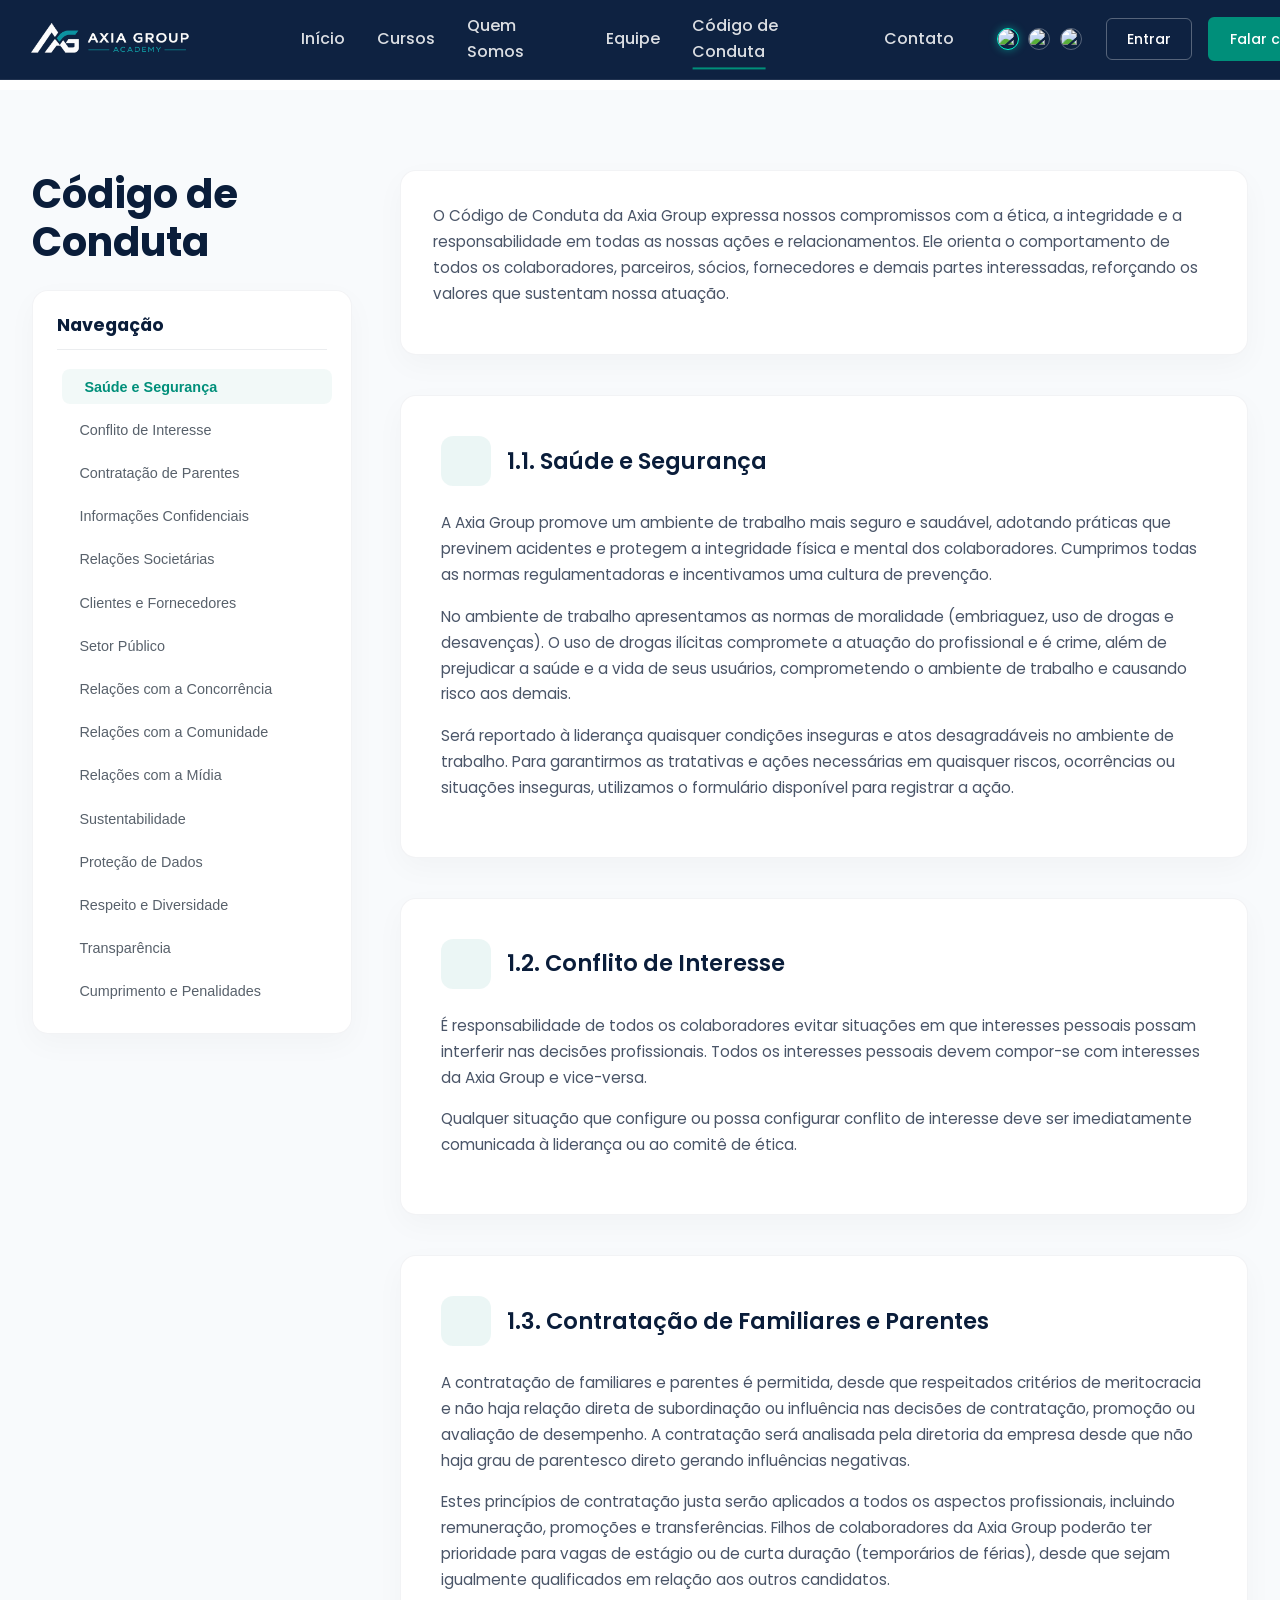
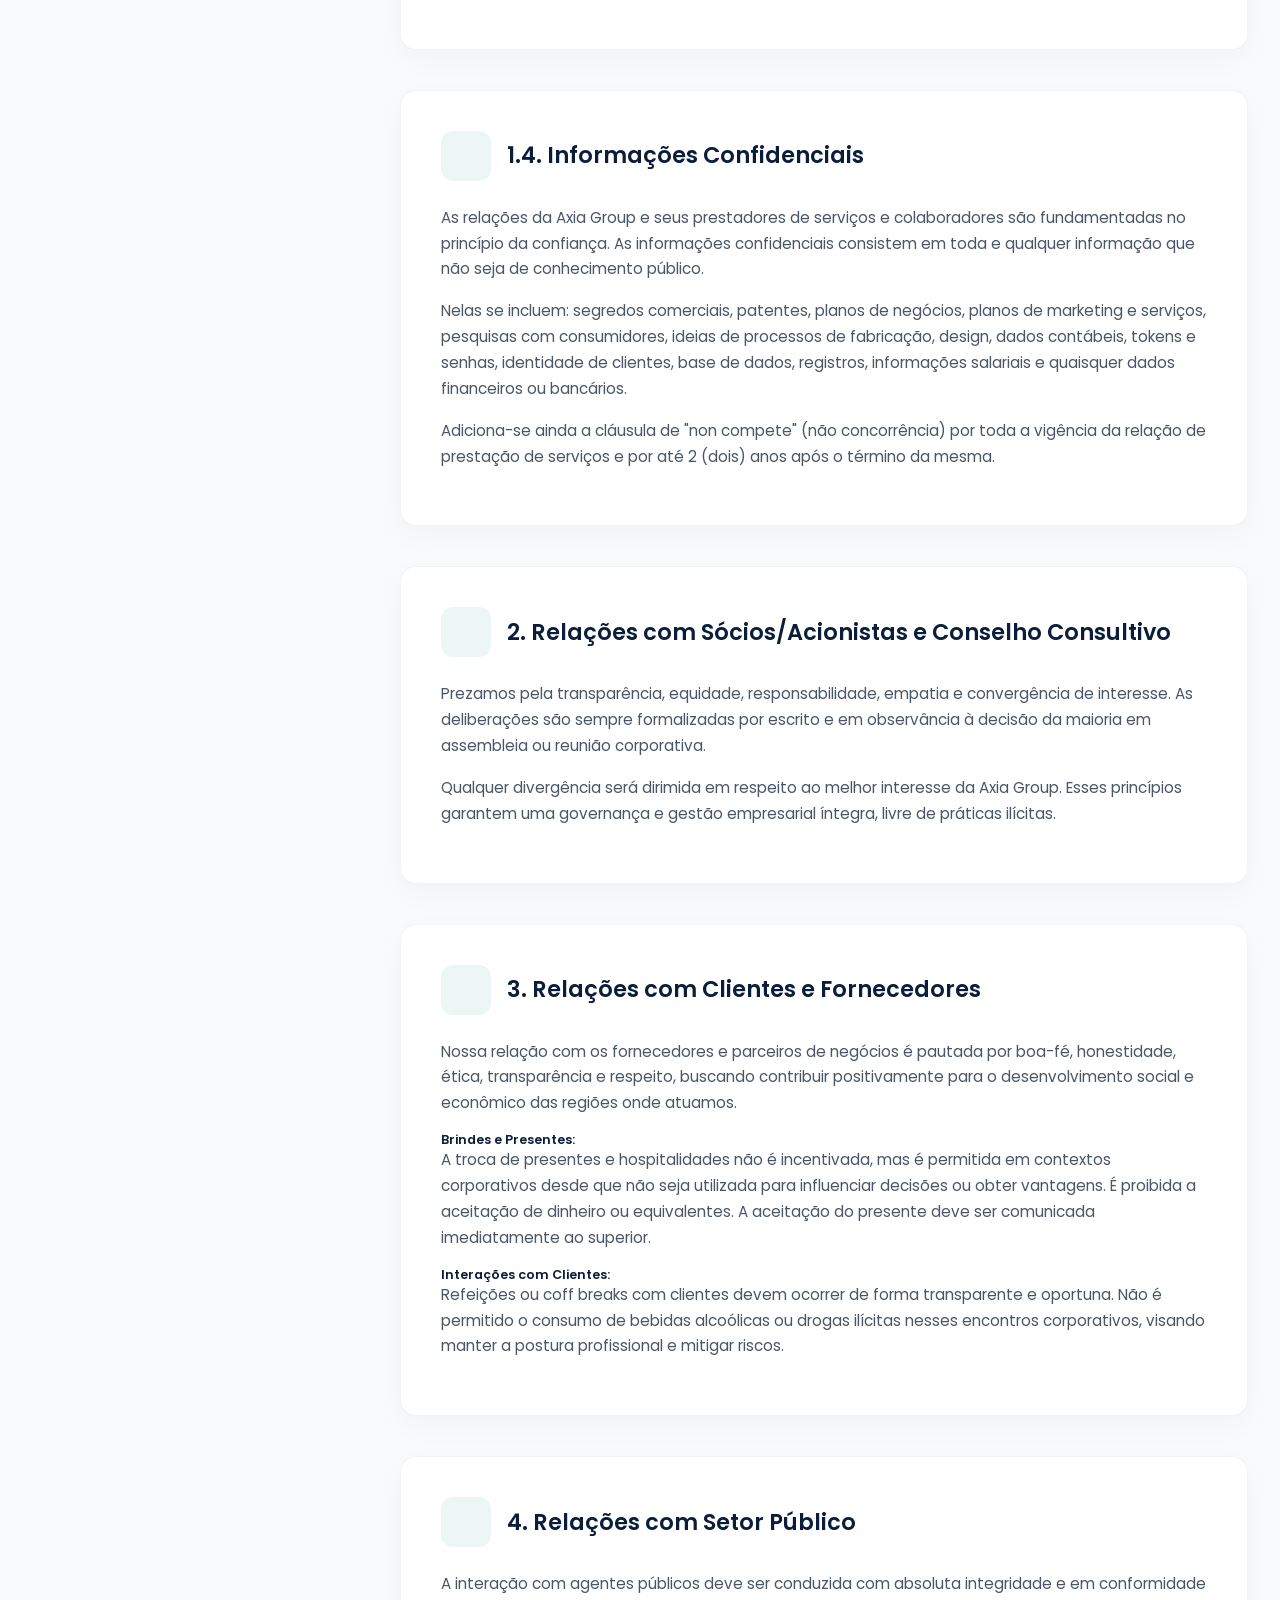
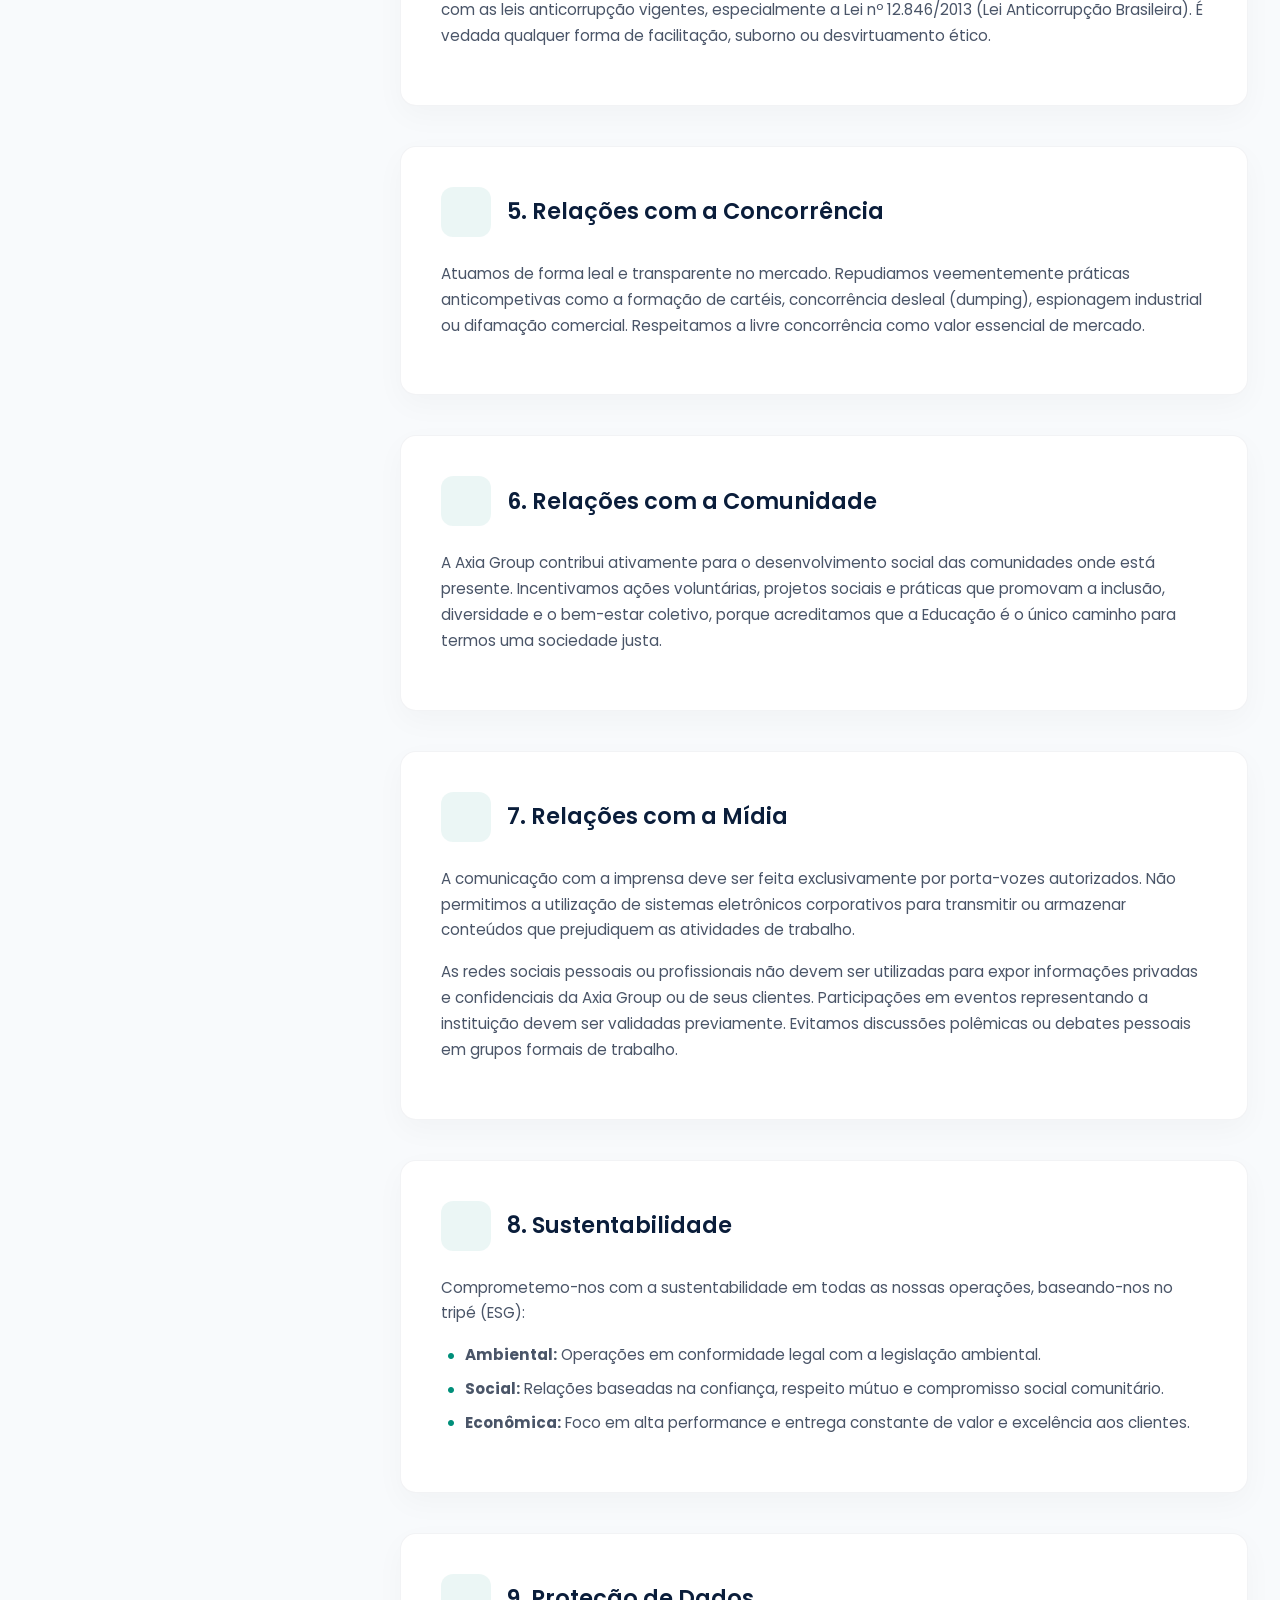
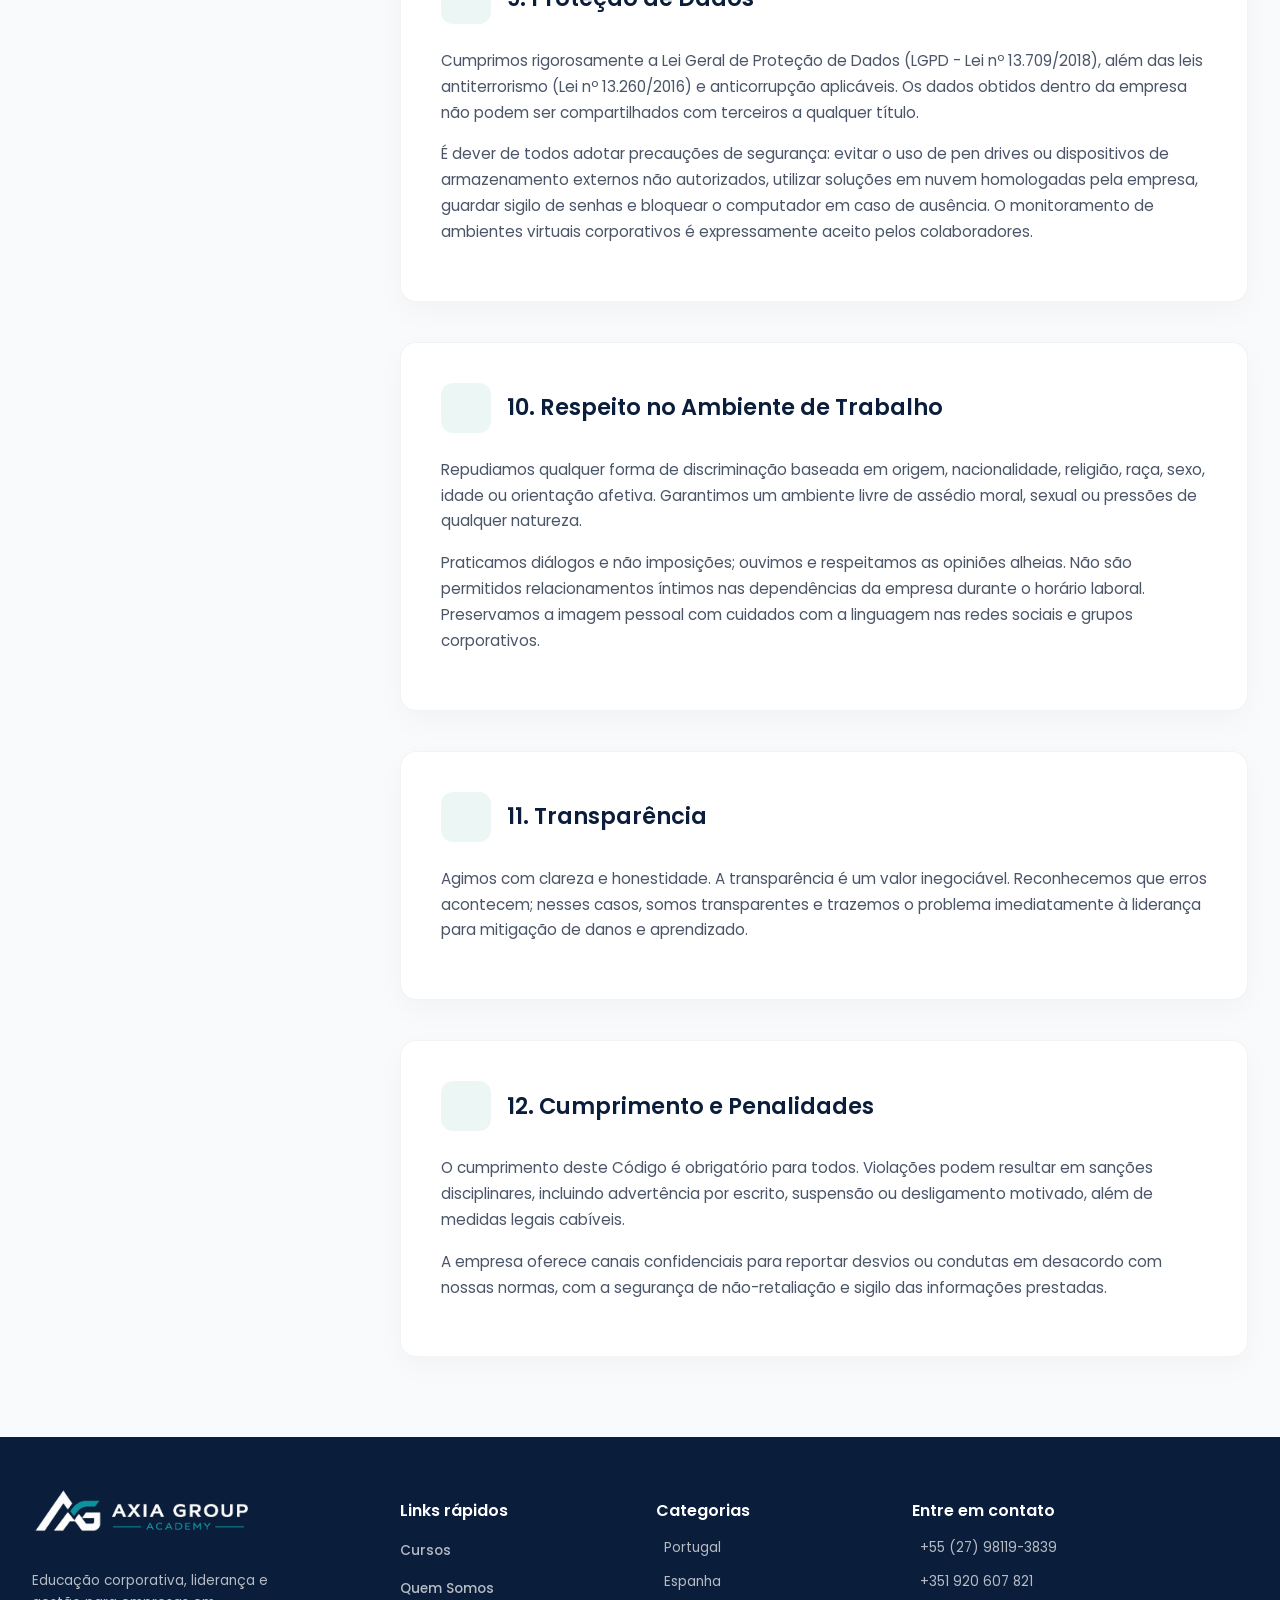
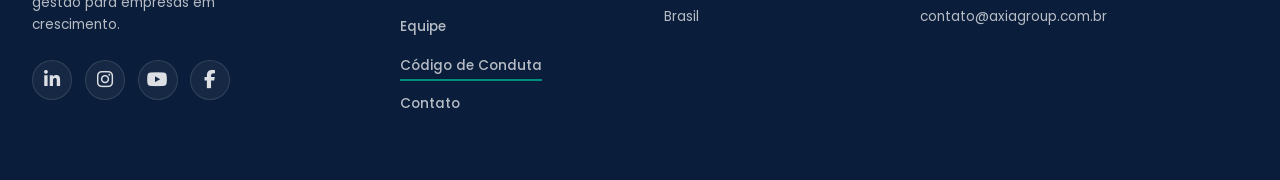
==== pages/codigo-de-condulta.html @ 371bbb48 "Terminei a parte do codigo de condulta" ====
<!doctype html>
<html lang="pt-BR">
  <head>
    <meta charset="UTF-8" />
    <meta name="viewport" content="width=device-width, initial-scale=1.0" />
    <meta
      name="description"
      content="Código de Conduta da AXIA GROUP | ACADEMY. Nossos compromissos com a ética, integridade e responsabilidade."
    />
    <title data-i18n="conduct_page_title">Código de Conduta - AXIA GROUP | ACADEMY</title>

    <!-- Google Fonts -->
    <link rel="preconnect" href="https://fonts.googleapis.com" />
    <link rel="preconnect" href="https://fonts.gstatic.com" crossorigin />
    <link
      href="https://fonts.googleapis.com/css2?family=Poppins:wght@300;400;500;600;700&display=swap"
      rel="stylesheet"
    />

    <!-- Phosphor Icons -->
    <script src="https://unpkg.com/@phosphor-icons/web"></script>

    <!-- Font Awesome -->
    <link rel="stylesheet" href="https://cdnjs.cloudflare.com/ajax/libs/font-awesome/6.5.1/css/all.min.css" />

    <!-- Custom CSS -->
    <link rel="stylesheet" href="../css/styles.css?v=1.33" />
    <link rel="stylesheet" href="../css/conduct.css" />
  </head>
  <body>
    <!-- HEADER -->
    <header class="header" id="header">
      <div class="container header-container">
        <div class="header-logo-container">
          <a href="../index.html">
            <img src="../assets/images/logo/logo.png" alt="Logo AXIA GROUP" />
          </a>
        </div>

        <nav class="nav-menu" id="nav-menu">
          <ul class="nav-list">
            <li><a href="../index.html#inicio" class="nav-link" data-i18n="nav_home">Início</a></li>
            <li><a href="../index.html#cursos" class="nav-link" data-i18n="nav_courses">Cursos</a></li>
            <li><a href="../index.html#sobre" class="nav-link" data-i18n="nav_about">Quem Somos</a></li>
            <li><a href="Equipe.html" class="nav-link" data-i18n="nav_team">Equipe</a></li>
            <li><a href="codigo-de-condulta.html" class="nav-link active" data-i18n="nav_conduct">Código de Conduta</a></li>
            <li><a href="contato.html" class="nav-link" data-i18n="nav_contact">Contato</a></li>
          </ul>
        </nav>

        <div class="header-actions">
          <div class="language-selector">
            <a href="#" class="lang-flag active" title="Português" data-lang="pt">
              <img src="https://flagcdn.com/br.svg" alt="Português" />
            </a>
            <a href="#" class="lang-flag" title="Español" data-lang="es">
              <img src="https://flagcdn.com/es.svg" alt="Español" />
            </a>
            <a href="#" class="lang-flag" title="Inglês" data-lang="en">
              <img src="https://flagcdn.com/gb.svg" alt="Inglês" />
            </a>
          </div>
          <a href="#" class="btn btn-outline-primary" data-i18n="btn_login">Entrar</a>
          <a href="https://wa.me/5527981193839" target="_blank" class="btn btn-primary" data-i18n="btn_speak_team">Falar com a Equipe</a>
          <button
            class="btn-icon mobile-toggle"
            aria-label="Menu"
            id="mobile-toggle"
          >
            <i class="ph ph-list"></i>
          </button>
        </div>
      </div>
    </header>

    <!-- MAIN CONTENT -->
    <main class="conduct-main">
      <div class="container">
        <div class="conduct-layout">
          
          <!-- LEFT COLUMN (STICKY) -->
          <div class="conduct-left-col">
            <h1 data-i18n="conduct_hero_title" style="margin-bottom: 1.5rem; color: #0a1d3a; font-weight: 700; font-size: 2.5rem; line-height: 1.2;">Código de Conduta</h1>
            
            <!-- STICKY SIDEBAR -->
            <aside class="conduct-sidebar">
            <h3 class="conduct-sidebar-title" data-i18n="conduct_sidebar_title">Navegação</h3>
            <nav class="conduct-nav">
              <button onclick="scrollToCard('seguranca', this)" class="conduct-nav-item active">
                <i class="ph ph-shield-checkered"></i> <span data-i18n="conduct_nav_1">Saúde e Segurança</span>
              </button>
              <button onclick="scrollToCard('conflito', this)" class="conduct-nav-item">
                <i class="ph ph-users-three"></i> <span data-i18n="conduct_nav_2">Conflito de Interesse</span>
              </button>
              <button onclick="scrollToCard('parentes', this)" class="conduct-nav-item">
                <i class="ph ph-briefcase"></i> <span data-i18n="conduct_nav_3">Contratação de Parentes</span>
              </button>
              <button onclick="scrollToCard('confidencial', this)" class="conduct-nav-item">
                <i class="ph ph-lock"></i> <span data-i18n="conduct_nav_4">Informações Confidenciais</span>
              </button>
              <button onclick="scrollToCard('socios', this)" class="conduct-nav-item">
                <i class="ph ph-scales"></i> <span data-i18n="conduct_nav_5">Relações Societárias</span>
              </button>
              <button onclick="scrollToCard('clientes', this)" class="conduct-nav-item">
                <i class="ph ph-handshake"></i> <span data-i18n="conduct_nav_6">Clientes e Fornecedores</span>
              </button>
              <button onclick="scrollToCard('publico', this)" class="conduct-nav-item">
                <i class="ph ph-buildings"></i> <span data-i18n="conduct_nav_7">Setor Público</span>
              </button>
              <button onclick="scrollToCard('concorrencia', this)" class="conduct-nav-item">
                <i class="ph ph-trend-up"></i> <span data-i18n="conduct_nav_8">Relações com a Concorrência</span>
              </button>
              <button onclick="scrollToCard('comunidade', this)" class="conduct-nav-item">
                <i class="ph ph-globe"></i> <span data-i18n="conduct_nav_9">Relações com a Comunidade</span>
              </button>
              <button onclick="scrollToCard('midia', this)" class="conduct-nav-item">
                <i class="ph ph-megaphone"></i> <span data-i18n="conduct_nav_10">Relações com a Mídia</span>
              </button>
              <button onclick="scrollToCard('sustentabilidade', this)" class="conduct-nav-item">
                <i class="ph ph-leaf"></i> <span data-i18n="conduct_nav_11">Sustentabilidade</span>
              </button>
              <button onclick="scrollToCard('dados', this)" class="conduct-nav-item">
                <i class="ph ph-database"></i> <span data-i18n="conduct_nav_12">Proteção de Dados</span>
              </button>
              <button onclick="scrollToCard('respeito', this)" class="conduct-nav-item">
                <i class="ph ph-heart"></i> <span data-i18n="conduct_nav_13">Respeito e Diversidade</span>
              </button>
              <button onclick="scrollToCard('transparencia', this)" class="conduct-nav-item">
                <i class="ph ph-eye"></i> <span data-i18n="conduct_nav_14">Transparência</span>
              </button>
              <button onclick="scrollToCard('penalidades', this)" class="conduct-nav-item">
                <i class="ph ph-warning-octagon"></i> <span data-i18n="conduct_nav_15">Cumprimento e Penalidades</span>
              </button>
            </nav>
          </aside>
          </div>

          <!-- CONTENT CARDS -->
          <div class="conduct-content">
            



            <!-- Intro text -->
            <div class="conduct-card" style="padding: 2rem;">
              <div class="conduct-card-body">
                <p data-i18n="conduct_intro_p">
                  O Código de Conduta da Axia Group expressa nossos compromissos com a ética, a integridade e a responsabilidade em todas as nossas ações e relacionamentos. Ele orienta o comportamento de todos os colaboradores, parceiros, sócios, fornecedores e demais partes interessadas, reforçando os valores que sustentam nossa atuação.
                </p>
              </div>
            </div>

            <!-- Card 1: Saúde e Segurança -->
            <div class="conduct-card" id="seguranca">
              <div class="conduct-card-header">
                <div class="conduct-card-icon"><i class="ph ph-shield-checkered"></i></div>
                <h4 class="conduct-card-title" data-i18n="conduct_title_1">1.1. Saúde e Segurança</h4>
              </div>
              <div class="conduct-card-body">
                <p data-i18n="conduct_text_1_p1">
                  A Axia Group promove um ambiente de trabalho mais seguro e saudável, adotando práticas que previnem acidentes e protegem a integridade física e mental dos colaboradores. Cumprimos todas as normas regulamentadoras e incentivamos uma cultura de prevenção.
                </p>
                <p data-i18n="conduct_text_1_p2">
                  No ambiente de trabalho apresentamos as normas de moralidade (embriaguez, uso de drogas e desavenças). O uso de drogas ilícitas compromete a atuação do profissional e é crime, além de prejudicar a saúde e a vida de seus usuários, comprometendo o ambiente de trabalho e causando risco aos demais.
                </p>
                <p data-i18n="conduct_text_1_p3">
                  Será reportado à liderança quaisquer condições inseguras e atos desagradáveis no ambiente de trabalho. Para garantirmos as tratativas e ações necessárias em quaisquer riscos, ocorrências ou situações inseguras, utilizamos o formulário disponível para registrar a ação.
                </p>
              </div>
            </div>

            <!-- Card 2: Conflito de Interesse -->
            <div class="conduct-card" id="conflito">
              <div class="conduct-card-header">
                <div class="conduct-card-icon"><i class="ph ph-users-three"></i></div>
                <h4 class="conduct-card-title" data-i18n="conduct_title_2">1.2. Conflito de Interesse</h4>
              </div>
              <div class="conduct-card-body">
                <p data-i18n="conduct_text_2_p1">
                  É responsabilidade de todos os colaboradores evitar situações em que interesses pessoais possam interferir nas decisões profissionais. Todos os interesses pessoais devem compor-se com interesses da Axia Group e vice-versa.
                </p>
                <p data-i18n="conduct_text_2_p2">
                  Qualquer situação que configure ou possa configurar conflito de interesse deve ser imediatamente comunicada à liderança ou ao comitê de ética.
                </p>
              </div>
            </div>

            <!-- Card 3: Contratação de Familiares -->
            <div class="conduct-card" id="parentes">
              <div class="conduct-card-header">
                <div class="conduct-card-icon"><i class="ph ph-briefcase"></i></div>
                <h4 class="conduct-card-title" data-i18n="conduct_title_3">1.3. Contratação de Familiares e Parentes</h4>
              </div>
              <div class="conduct-card-body">
                <p data-i18n="conduct_text_3_p1">
                  A contratação de familiares e parentes é permitida, desde que respeitados critérios de meritocracia e não haja relação direta de subordinação ou influência nas decisões de contratação, promoção ou avaliação de desempenho. A contratação será analisada pela diretoria da empresa desde que não haja grau de parentesco direto gerando influências negativas.
                </p>
                <p data-i18n="conduct_text_3_p2">
                  Estes princípios de contratação justa serão aplicados a todos os aspectos profissionais, incluindo remuneração, promoções e transferências. Filhos de colaboradores da Axia Group poderão ter prioridade para vagas de estágio ou de curta duração (temporários de férias), desde que sejam igualmente qualificados em relação aos outros candidatos.
                </p>
              </div>
            </div>

            <!-- Card 4: Informações Confidenciais -->
            <div class="conduct-card" id="confidencial">
              <div class="conduct-card-header">
                <div class="conduct-card-icon"><i class="ph ph-lock"></i></div>
                <h4 class="conduct-card-title" data-i18n="conduct_title_4">1.4. Informações Confidenciais</h4>
              </div>
              <div class="conduct-card-body">
                <p data-i18n="conduct_text_4_p1">
                  As relações da Axia Group e seus prestadores de serviços e colaboradores são fundamentadas no princípio da confiança. As informações confidenciais consistem em toda e qualquer informação que não seja de conhecimento público.
                </p>
                <p data-i18n="conduct_text_4_p2">
                  Nelas se incluem: segredos comerciais, patentes, planos de negócios, planos de marketing e serviços, pesquisas com consumidores, ideias de processos de fabricação, design, dados contábeis, tokens e senhas, identidade de clientes, base de dados, registros, informações salariais e quaisquer dados financeiros ou bancários.
                </p>
                <p data-i18n="conduct_text_4_p3">
                  Adiciona-se ainda a cláusula de "non compete" (não concorrência) por toda a vigência da relação de prestação de serviços e por até 2 (dois) anos após o término da mesma.
                </p>
              </div>
            </div>

            <!-- Card 5: Relações Societárias -->
            <div class="conduct-card" id="socios">
              <div class="conduct-card-header">
                <div class="conduct-card-icon"><i class="ph ph-scales"></i></div>
                <h4 class="conduct-card-title" data-i18n="conduct_title_5">2. Relações com Sócios/Acionistas e Conselho Consultivo</h4>
              </div>
              <div class="conduct-card-body">
                <p data-i18n="conduct_text_5_p1">
                  Prezamos pela transparência, equidade, responsabilidade, empatia e convergência de interesse. As deliberações são sempre formalizadas por escrito e em observância à decisão da maioria em assembleia ou reunião corporativa.
                </p>
                <p data-i18n="conduct_text_5_p2">
                  Qualquer divergência será dirimida em respeito ao melhor interesse da Axia Group. Esses princípios garantem uma governança e gestão empresarial íntegra, livre de práticas ilícitas.
                </p>
              </div>
            </div>

            <!-- Card 6: Clientes e Fornecedores -->
            <div class="conduct-card" id="clientes">
              <div class="conduct-card-header">
                <div class="conduct-card-icon"><i class="ph ph-handshake"></i></div>
                <h4 class="conduct-card-title" data-i18n="conduct_title_6">3. Relações com Clientes e Fornecedores</h4>
              </div>
              <div class="conduct-card-body">
                <p data-i18n="conduct_text_6_p1">
                  Nossa relação com os fornecedores e parceiros de negócios é pautada por boa-fé, honestidade, ética, transparência e respeito, buscando contribuir positivamente para o desenvolvimento social e econômico das regiões onde atuamos.
                </p>
                <h5 style="margin-top: 1rem; color: #0a1d3a; font-weight: 600;" data-i18n="conduct_title_6_1">Brindes e Presentes:</h5>
                <p data-i18n="conduct_text_6_p2">
                  A troca de presentes e hospitalidades não é incentivada, mas é permitida em contextos corporativos desde que não seja utilizada para influenciar decisões ou obter vantagens. É proibida a aceitação de dinheiro ou equivalentes. A aceitação do presente deve ser comunicada imediatamente ao superior.
                </p>
                <h5 style="margin-top: 1rem; color: #0a1d3a; font-weight: 600;" data-i18n="conduct_title_6_2">Interações com Clientes:</h5>
                <p data-i18n="conduct_text_6_p3">
                  Refeições ou coff breaks com clientes devem ocorrer de forma transparente e oportuna. Não é permitido o consumo de bebidas alcoólicas ou drogas ilícitas nesses encontros corporativos, visando manter a postura profissional e mitigar riscos.
                </p>
              </div>
            </div>

            <!-- Card 7: Setor Público -->
            <div class="conduct-card" id="publico">
              <div class="conduct-card-header">
                <div class="conduct-card-icon"><i class="ph ph-buildings"></i></div>
                <h4 class="conduct-card-title" data-i18n="conduct_title_7">4. Relações com Setor Público</h4>
              </div>
              <div class="conduct-card-body">
                <p data-i18n="conduct_text_7">
                  A interação com agentes públicos deve ser conduzida com absoluta integridade e em conformidade com as leis anticorrupção vigentes, especialmente a Lei nº 12.846/2013 (Lei Anticorrupção Brasileira). É vedada qualquer forma de facilitação, suborno ou desvirtuamento ético.
                </p>
              </div>
            </div>

            <!-- Card 8: Relações com a Concorrência -->
            <div class="conduct-card" id="concorrencia">
              <div class="conduct-card-header">
                <div class="conduct-card-icon"><i class="ph ph-trend-up"></i></div>
                <h4 class="conduct-card-title" data-i18n="conduct_title_8">5. Relações com a Concorrência</h4>
              </div>
              <div class="conduct-card-body">
                <p data-i18n="conduct_text_8">
                  Atuamos de forma leal e transparente no mercado. Repudiamos veementemente práticas anticompetivas como a formação de cartéis, concorrência desleal (dumping), espionagem industrial ou difamação comercial. Respeitamos a livre concorrência como valor essencial de mercado.
                </p>
              </div>
            </div>

            <!-- Card 9: Relações com a Comunidade -->
            <div class="conduct-card" id="comunidade">
              <div class="conduct-card-header">
                <div class="conduct-card-icon"><i class="ph ph-globe"></i></div>
                <h4 class="conduct-card-title" data-i18n="conduct_title_9">6. Relações com a Comunidade</h4>
              </div>
              <div class="conduct-card-body">
                <p data-i18n="conduct_text_9">
                  A Axia Group contribui ativamente para o desenvolvimento social das comunidades onde está presente. Incentivamos ações voluntárias, projetos sociais e práticas que promovam a inclusão, diversidade e o bem-estar coletivo, porque acreditamos que a Educação é o único caminho para termos uma sociedade justa.
                </p>
              </div>
            </div>

            <!-- Card 10: Relações com a Mídia -->
            <div class="conduct-card" id="midia">
              <div class="conduct-card-header">
                <div class="conduct-card-icon"><i class="ph ph-megaphone"></i></div>
                <h4 class="conduct-card-title" data-i18n="conduct_title_10">7. Relações com a Mídia</h4>
              </div>
              <div class="conduct-card-body">
                <p data-i18n="conduct_text_10_p1">
                  A comunicação com a imprensa deve ser feita exclusivamente por porta-vozes autorizados. Não permitimos a utilização de sistemas eletrônicos corporativos para transmitir ou armazenar conteúdos que prejudiquem as atividades de trabalho.
                </p>
                <p data-i18n="conduct_text_10_p2">
                  As redes sociais pessoais ou profissionais não devem ser utilizadas para expor informações privadas e confidenciais da Axia Group ou de seus clientes. Participações em eventos representando a instituição devem ser validadas previamente. Evitamos discussões polêmicas ou debates pessoais em grupos formais de trabalho.
                </p>
              </div>
            </div>

            <!-- Card 11: Sustentabilidade -->
            <div class="conduct-card" id="sustentabilidade">
              <div class="conduct-card-header">
                <div class="conduct-card-icon"><i class="ph ph-leaf"></i></div>
                <h4 class="conduct-card-title" data-i18n="conduct_title_11">8. Sustentabilidade</h4>
              </div>
              <div class="conduct-card-body">
                <p data-i18n="conduct_text_11_p1">
                  Comprometemo-nos com a sustentabilidade em todas as nossas operações, baseando-nos no tripé (ESG):
                </p>
                <ul>
                  <li data-i18n="conduct_text_11_li1"><strong>Ambiental:</strong> Operações em conformidade legal com a legislação ambiental.</li>
                  <li data-i18n="conduct_text_11_li2"><strong>Social:</strong> Relações baseadas na confiança, respeito mútuo e compromisso social comunitário.</li>
                  <li data-i18n="conduct_text_11_li3"><strong>Econômica:</strong> Foco em alta performance e entrega constante de valor e excelência aos clientes.</li>
                </ul>
              </div>
            </div>

            <!-- Card 12: Proteção de Dados -->
            <div class="conduct-card" id="dados">
              <div class="conduct-card-header">
                <div class="conduct-card-icon"><i class="ph ph-database"></i></div>
                <h4 class="conduct-card-title" data-i18n="conduct_title_12">9. Proteção de Dados</h4>
              </div>
              <div class="conduct-card-body">
                <p data-i18n="conduct_text_12_p1">
                  Cumprimos rigorosamente a Lei Geral de Proteção de Dados (LGPD - Lei nº 13.709/2018), além das leis antiterrorismo (Lei nº 13.260/2016) e anticorrupção aplicáveis. Os dados obtidos dentro da empresa não podem ser compartilhados com terceiros a qualquer título.
                </p>
                <p data-i18n="conduct_text_12_p2">
                  É dever de todos adotar precauções de segurança: evitar o uso de pen drives ou dispositivos de armazenamento externos não autorizados, utilizar soluções em nuvem homologadas pela empresa, guardar sigilo de senhas e bloquear o computador em caso de ausência. O monitoramento de ambientes virtuais corporativos é expressamente aceito pelos colaboradores.
                </p>
              </div>
            </div>

            <!-- Card 13: Respeito no Ambiente de Trabalho -->
            <div class="conduct-card" id="respeito">
              <div class="conduct-card-header">
                <div class="conduct-card-icon"><i class="ph ph-heart"></i></div>
                <h4 class="conduct-card-title" data-i18n="conduct_title_13">10. Respeito no Ambiente de Trabalho</h4>
              </div>
              <div class="conduct-card-body">
                <p data-i18n="conduct_text_13_p1">
                  Repudiamos qualquer forma de discriminação baseada em origem, nacionalidade, religião, raça, sexo, idade ou orientação afetiva. Garantimos um ambiente livre de assédio moral, sexual ou pressões de qualquer natureza.
                </p>
                <p data-i18n="conduct_text_13_p2">
                  Praticamos diálogos e não imposições; ouvimos e respeitamos as opiniões alheias. Não são permitidos relacionamentos íntimos nas dependências da empresa durante o horário laboral. Preservamos a imagem pessoal com cuidados com a linguagem nas redes sociais e grupos corporativos.
                </p>
              </div>
            </div>

            <!-- Card 14: Transparência -->
            <div class="conduct-card" id="transparencia">
              <div class="conduct-card-header">
                <div class="conduct-card-icon"><i class="ph ph-eye"></i></div>
                <h4 class="conduct-card-title" data-i18n="conduct_title_14">11. Transparência</h4>
              </div>
              <div class="conduct-card-body">
                <p data-i18n="conduct_text_14">
                  Agimos com clareza e honestidade. A transparência é um valor inegociável. Reconhecemos que erros acontecem; nesses casos, somos transparentes e trazemos o problema imediatamente à liderança para mitigação de danos e aprendizado.
                </p>
              </div>
            </div>

            <!-- Card 15: Cumprimento e Penalidades -->
            <div class="conduct-card" id="penalidades">
              <div class="conduct-card-header">
                <div class="conduct-card-icon"><i class="ph ph-warning-octagon"></i></div>
                <h4 class="conduct-card-title" data-i18n="conduct_title_15">12. Cumprimento e Penalidades</h4>
              </div>
              <div class="conduct-card-body">
                <p data-i18n="conduct_text_15_p1">
                  O cumprimento deste Código é obrigatório para todos. Violações podem resultar em sanções disciplinares, incluindo advertência por escrito, suspensão ou desligamento motivado, além de medidas legais cabíveis.
                </p>
                <p data-i18n="conduct_text_15_p2">
                  A empresa oferece canais confidenciais para reportar desvios ou condutas em desacordo com nossas normas, com a segurança de não-retaliação e sigilo das informações prestadas.
                </p>
              </div>
            </div>


          </div>

        </div>
      </div>
    </main>

    <!-- FOOTER -->
    <footer class="footer" id="contato">
      <div class="container footer-container">
        <div class="footer-col brand-col">
          <div class="footer-logo-container">
            <img src="../assets/images/logo/logo.png" alt="Logo AXIA GROUP" />
          </div>
          <p class="footer-desc" data-i18n="footer_desc">
            Educação corporativa, liderança e gestão para empresas em
            crescimento.
          </p>
          <div class="social-links footer-socials">
            <a href="#" aria-label="LinkedIn"><i class="fa-brands fa-linkedin-in"></i></a>
            <a href="#" aria-label="Instagram"><i class="fa-brands fa-instagram"></i></a>
            <a href="#" aria-label="YouTube"><i class="fa-brands fa-youtube"></i></a>
            <a href="#" aria-label="Facebook"><i class="fa-brands fa-facebook-f"></i></a>
          </div>
        </div>

        <div class="footer-col links-col">
          <h4 data-i18n="footer_links_title">Links rápidos</h4>
          <ul class="footer-links">
            <li><a href="../index.html#cursos" class="nav-link" data-i18n="nav_courses">Cursos</a></li>
            <li><a href="../index.html#sobre" class="nav-link" data-i18n="nav_about">Quem Somos</a></li>
            <li><a href="Equipe.html" class="nav-link" data-i18n="nav_team">Equipe</a></li>
            <li><a href="codigo-de-condulta.html" class="nav-link active" data-i18n="nav_conduct">Código de Conduta</a></li>
            <li><a href="contato.html" class="nav-link" data-i18n="nav_contact">Contato</a></li>
          </ul>
        </div>

        <div class="footer-col">
          <h4 data-i18n="footer_categories_title">Categorias</h4>
          <ul class="footer-links location-links">
            <li><i class="ph ph-map-pin"></i> Portugal</li>
            <li><i class="ph ph-map-pin"></i> Espanha</li>
            <li><i class="ph ph-map-pin"></i> Brasil</li>
          </ul>
        </div>

        <div class="footer-col">
          <h4 data-i18n="footer_contact_title">Entre em contato</h4>
          <ul class="footer-links contact-links">
            <li><i class="ph ph-phone"></i> +55 (27) 98119-3839</li>
            <li><i class="ph ph-phone"></i> +351 920 607 821</li>
            <li>
              <i class="ph ph-envelope-simple"></i> contato@axiagroup.com.br
            </li>
          </ul>
        </div>
      </div>
    </footer>

    <!-- Scripts -->
    <script src="../js/language.js"></script>
    <script src="../js/scripts.js"></script>
    <script>
      // Scroll to specific conduct card function
      function scrollToCard(id, element) {
        const card = document.getElementById(id);
        if (card) {
          card.scrollIntoView({ behavior: 'smooth' });
          
          // Update active sidebar nav item
          document.querySelectorAll('.conduct-nav-item').forEach(btn => {
            btn.classList.remove('active');
          });
          if (element) {
            element.classList.add('active');
          }
        }
      }
    </script>
  </body>
</html>
---- css/styles.css ----
/* ==========================================================================
   RESET
   ========================================================================== */

* {
  margin: 0;
  padding: 0;
  box-sizing: border-box;
}

html {
  scroll-behavior: smooth;
  font-size: 16px;
}

body {
  font-family: "Poppins", sans-serif;
  color: #58616b;
  background-color: #ffffff;
  line-height: 1.6;
  overflow-x: hidden;
}

a {
  text-decoration: none;
  color: inherit;
  transition: 0.3s cubic-bezier(0.4, 0, 0.2, 1);
}

ul {
  list-style: none;
}

img {
  max-width: 100%;
  height: auto;
  display: block;
}

/* ==========================================================================
   TYPOGRAPHY
   ========================================================================== */
h1,
h2,
h3,
h4,
h5,
h6 {
  color: #0a1d3a;
  font-weight: 600;
  line-height: 1.2;
}

.text-accent {
  color: #008f7a;
}

/* ==========================================================================
   UTILITIES & COMPONENTS
   ========================================================================== */
.container {
  width: 100%;
  max-width: 1300px;
  margin: 0 auto;
  padding: 0 2rem;
}

.section-title {
  font-size: 2rem;
  color: #0a1d3a;
}

/* Buttons */
.btn {
  display: inline-flex;
  align-items: center;
  justify-content: center;
  gap: 0.5rem;
  padding: 0.75rem 1.5rem;
  border-radius: 8px;
  font-weight: 500;
  font-size: 0.95rem;
  cursor: pointer;
  transition: 0.2s ease;
  border: 1px solid transparent;
}

.btn-sm {
  padding: 0.5rem 1rem;
  font-size: 0.85rem;
}

.btn-lg {
  padding: 1rem 1.5rem;
  font-size: 1rem;
}

.btn-primary {
  background-color: #008f7a;
  color: #ffffff;
}

.btn-primary:hover {
  background-color: #007a68;
}

.btn-outline-primary {
  background-color: transparent;
  color: #0a1d3a;
  border-color: #0a1d3a;
}

.btn-outline-primary:hover {
  background-color: #0a1d3a;
  color: #ffffff;
}

.btn-outline-secondary {
  background-color: transparent;
  color: #008f7a;
  border-color: #008f7a;
}

.btn-outline-secondary:hover {
  background-color: #008f7a;
  color: #ffffff;
}

.btn-icon {
  background: transparent;
  border: none;
  color: #0a1d3a;
  font-size: 1.5rem;
  cursor: pointer;
  display: flex;
  align-items: center;
  justify-content: center;
  transition: 0.2s ease;
}

.link-accent {
  color: #008f7a;
  font-weight: 500;
  display: inline-flex;
  align-items: center;
  gap: 0.5rem;
  font-size: 0.95rem;
}

.link-accent:hover {
  color: #007a68;
  gap: 0.8rem;
}

/* ==========================================================================
   HEADER
   ========================================================================== */
.header {
  position: fixed;
  top: 0;
  left: 0;
  width: 100%;
  height: 80px;
  background-color: #0e2241;
  z-index: 1000;
  transition: all 0.3s cubic-bezier(0.4, 0, 0.2, 1);
  border-bottom: 1px solid rgba(255, 255, 255, 0.08);
  display: flex;
  align-items: center;
}

.header.scrolled {
  height: 70px;
  box-shadow: 0 4px 20px rgba(0, 0, 0, 0.2);
  background-color: rgba(14, 34, 65, 0.95);
  backdrop-filter: blur(10px);
  border-bottom: 1px solid rgba(255, 255, 255, 0.05);
}

.header-container {
  position: relative;
  height: 100%;
  width: 100%;
  max-width: 1400px !important;
  margin: 0 auto;
  padding: 0 2rem;
  transform: translateY(-20px);
}

.header-logo-container {
  position: absolute;
  left: 1rem;
  top: 83%;
  transform: translateY(-50%);
  height: 100%;
  width: 220px;
  margin-left: -100px;
  display: flex;
  align-items: center;
  transition: all 0.3s cubic-bezier(0.4, 0, 0.2, 1);
}

.header-logo-container a {
  height: 100%;
  display: flex;
  align-items: center;
}

.header-logo-container img {
  margin-left: 90px;
  height: 150px;
  width: auto;
  object-fit: contain;
  display: block;
  transition: height 0.3s cubic-bezier(0.4, 0, 0.2, 1);
}

.header.scrolled .header-logo-container img {
  height: 140px;
}

.nav-menu {
  position: absolute;
  left: 49%;
  top: 75%;
  transform: translate(-50%, -50%);
}

.nav-list {
  display: flex;
  align-items: center;
  margin-left: 0;
  gap: 2rem;
}

.nav-link {
  color: rgba(255, 255, 255, 0.85);
  font-size: 1rem;
  font-weight: 500;
  position: relative;
  padding-bottom: 6px;
}

.nav-link:hover {
  color: #ffffff;
}

.nav-link::after {
  content: "";
  position: absolute;
  bottom: 0;
  left: 0;
  width: 0;
  height: 2px;
  background-color: #008f7a;
  transition: 0.3s cubic-bezier(0.4, 0, 0.2, 1);
}

.nav-link.active::after,
.nav-link:hover::after {
  width: 100%;
}

.header-actions {
  position: absolute;
  right: -7rem;
  top: 75%;
  transform: translateY(-50%);
  display: flex;
  align-items: center;
  gap: 1rem;
}

/* Language Selector Styles */
.language-selector {
  display: flex;
  align-items: center;
  gap: 0.6rem;
  margin-right: 0.5rem;
}

.lang-flag {
  display: flex;
  align-items: center;
  justify-content: center;
  width: 22px;
  height: 22px;
  border-radius: 50%;
  overflow: hidden;
  border: 1.5px solid rgba(255, 255, 255, 0.3);
  transition: all 0.2s cubic-bezier(0.4, 0, 0.2, 1);
  cursor: pointer;
  background-color: transparent;
}

.lang-flag img {
  width: 100%;
  height: 100%;
  object-fit: cover;
  display: block;
}

.lang-flag:hover {
  transform: scale(1.15);
  border-color: #00ffd1;
}

.lang-flag.active {
  border-color: #00ffd1;
  box-shadow: 0 0 8px rgba(0, 255, 209, 0.4);
}

.header-actions .btn {
  padding: 0.55rem 1.25rem;
  font-size: 0.875rem;
  font-weight: 500;
}

.header .btn-icon {
  color: #ffffff;
}

.header .btn-icon:hover {
  color: #008f7a;
}

.header .btn-outline-primary {
  color: #ffffff;
  border-color: rgba(255, 255, 255, 0.3);
}

.header .btn-outline-primary:hover {
  background-color: #ffffff;
  color: #0a1d3a;
  border-color: #ffffff;
}

.mobile-toggle {
  display: none;
}

/* ==========================================================================
   HERO SECTION
   ========================================================================== */

.hero {
  position: relative;
  padding: 140px 0 100px;
  background-color: #ffffff;
  display: flex;
  align-items: center;
  min-height: 85vh;
  overflow: hidden; /* Garante que nenhum elemento geométrico vaze a tela */
}

.hero::before {
  content: "";
  position: absolute;
  left: -200px;
  top: -100px;
  width: 600px;
  height: 600px;
  border-radius: 50%;
  background: radial-gradient(circle, rgba(0, 143, 122, 0.03) 0%, rgba(0, 143, 122, 0) 70%);
  pointer-events: none;
  z-index: 0;
}

.hero-mobile-wrapper {
  display: none;
}

.hero-desktop-wrapper {
  display: block;
  width: 100%;
}

.hero-container {
  max-width: 1400px;
  margin-left: 40px;
  margin-top: 60px;
  padding: 0 2rem;
  position: relative;
  z-index: 10;
  width: 100%;
  display: flex;
  flex-direction: column;
  justify-content: center;
}

.hero-content {
  max-width: 55%; /* Aumentado para dar espaço ao texto e quebras de linha sem sobrepor a imagem */
}

.hero-title {
  font-size: 2.8rem;
  font-weight: 700;
  color: #0f172a;
  line-height: 1.15;
  margin-bottom: 1.2rem;
  letter-spacing: -1px;
}

.text-accent {
  color: #008f7a;
}

.hero-description {
  font-size: 1.1rem;
  color: #475569;
  line-height: 1.6;
  margin-bottom: 2.5rem;
  max-width: 95%;
}

/* --- ESTRUTURA DOS ELEMENTOS GRÁFICOS (DIREITA) --- */
.hero-graphics {
  position: absolute;
  top: 0;
  right: 0;
  width: 58%; /* Ocupa a proporção exata do layout original */
  height: 100%;
  z-index: 1;
}

/* 1. Faixa Cinza Translúcida (Fundo) */
.shape-gray-bg {
  position: absolute;
  top: 0;
  left: 115px;
  width: 25%;
  height: 100%;
  background-color: #f1f5f9;
  transform: skewX(-20deg);
  z-index: 1;
}

/* 2. Faixa Verde Principal */
.shape-green-line {
  position: absolute;
  top: 0;
  left: 16%;
  width: 45px;
  height: 100%;
  background-color: #008f7a;
  transform: skewX(-20deg);
  z-index: 3;
}

/* 3. Container com o Recorte da Imagem */
.hero-img-container {
  position: absolute;
  top: 0;
  right: 0;
  width: 84%;
  height: 100%;
  clip-path: polygon(15% 0, 100% 0, 100% 100%, 0 100%);
  z-index: 2;
}

/* 4. A foto propriamente dita */
.hero-bg-img {
  width: 100%;
  height: 100%;
  object-fit: cover;
  /* O SEGREDO: Move a foto levemente para a direita e para baixo dentro do recorte, 
       impedindo que a cabeça do profissional ou as costas do aluno sejam cortadas */
  object-position: 18% center;
  transform: scale(1.1) translateY(55px);
}

/* 5. Detalhe Azul Escuro no Canto Inferior Direito */
.shape-right-dark {
  position: absolute;
  bottom: 0;
  right: 0;
  width: 160px;
  height: 160px;
  background-color: #0f172a; /* Cor escura idêntica ao seu menu */
  clip-path: polygon(100% 0, 100% 100%, 0 100%);
  z-index: 4;
}

/* 6. Detalhe Claro/Branco no Canto Superior Direito */
.shape-right-light {
  position: absolute;
  top: 0;
  right: 0;
  width: 100px;
  height: 180px;
  background-color: rgba(255, 255, 255, 0.15);
  clip-path: polygon(100% 0, 0 0, 100% 100%);
  backdrop-filter: blur(
    5px
  ); /* Dá o efeito sutil de vidro do design original */
  z-index: 4;
}

/* --- BOTÕES --- */
.hero-buttons {
  display: flex;
  gap: 1rem;
  margin-bottom: 3rem;
}

.btn {
  display: inline-flex;
  align-items: center;
  justify-content: center;
  gap: 0.5rem;
  padding: 0.85rem 1.8rem;
  font-size: 1rem;
  font-weight: 600;
  border-radius: 6px;
  text-decoration: none;
  transition: all 0.2s ease;
}

.btn-primary {
  background-color: #008f7a;
  color: #ffffff;
  border: 2px solid #008f7a;
}

.btn-primary:hover {
  background-color: #006b5c;
  border-color: #006b5c;
}

.btn-outline {
  background-color: transparent;
  color: #008f7a;
  border: 2px solid #008f7a;
}

.btn-outline:hover {
  background-color: rgba(0, 143, 122, 0.05);
}

/* --- BENEFÍCIOS --- */
.hero-benefits {
  display: flex;
  flex-wrap: wrap;
  gap: 1rem;
  margin-top: 1rem;
}

.benefit-item {
  display: flex;
  align-items: center;
  gap: 0.75rem;
  background-color: #ffffff;
  border: 1px solid #e2e8f0;
  border-radius: 8px;
  padding: 0.6rem 1.2rem;
  box-shadow: 0 2px 4px rgba(0, 0, 0, 0.01);
  transition: all 0.2s ease;
}

.benefit-item:hover {
  transform: translateY(-2px);
  box-shadow: 0 4px 12px rgba(0, 0, 0, 0.05);
  border-color: #008f7a;
}

.benefit-item i {
  color: #008f7a;
  font-size: 1.4rem;
}

.benefit-item span {
  font-size: 0.75rem;
  color: #475569;
  line-height: 1.3;
  font-weight: 500;
}

/* --- RESPONSIVIDADE --- */
@media (max-width: 992px) {
  .hero {
    padding: 100px 0 60px;
  }
  .hero-graphics {
    display: none;
  }
  .hero-content {
    max-width: 100%;
    text-align: center;
  }
  .hero-buttons {
    justify-content: center;
  }
  .hero-benefits {
    justify-content: center;
  }
}

.secao-quem-somos {
  padding: 8rem 0;
  background: radial-gradient(circle at 85% 30%, rgba(245, 158, 11, 0.03) 0%, #ffffff 70%);
  position: relative;
}

.quem-somos-grid {
  display: grid;
  grid-template-columns: 1.1fr 0.9fr;
  gap: 5rem;
  align-items: center;
}

.quem-somos-title {
  font-size: 2.6rem;
  color: #0a1d3a;
  font-weight: 700;
  line-height: 1.2;
  margin-top: 0.5rem;
  margin-bottom: 1.5rem;
}

.quem-somos-desc {
  font-size: 1.05rem;
  color: #58616b;
  line-height: 1.7;
  margin-bottom: 1.25rem;
}

.quem-somos-stats {
  display: flex;
  gap: 3rem;
  margin-top: 3rem;
  border-top: 1px solid #f1f5f9;
  padding-top: 2rem;
}

.stat-item {
  display: flex;
  flex-direction: column;
}

.stat-number {
  font-size: 3rem;
  font-weight: 700;
  color: #008f7a;
  line-height: 1;
}

.stat-label {
  font-size: 0.9rem;
  color: #64748b;
  font-weight: 500;
  margin-top: 0.5rem;
}

/* Media styling */
.quem-somos-media {
  position: relative;
  display: flex;
  align-items: center;
  justify-content: center;
}

.media-frame-bg {
  position: absolute;
  bottom: -20px;
  left: -20px;
  width: 60%;
  height: 60%;
  background: linear-gradient(135deg, rgba(255, 255, 255, 0.75) 0%, rgba(245, 158, 11, 0.04) 100%);
  backdrop-filter: blur(8px);
  -webkit-backdrop-filter: blur(8px);
  border-radius: 20px;
  z-index: 1;
  transition: all 0.5s cubic-bezier(0.16, 1, 0.3, 1);
  border: 1px solid rgba(245, 158, 11, 0.15);
  box-shadow: 0 15px 35px rgba(245, 158, 11, 0.05);
}

.quem-somos-media:hover .media-frame-bg {
  transform: translate(-12px, 12px) rotate(-1deg);
  background: linear-gradient(135deg, rgba(255, 255, 255, 0.85) 0%, rgba(245, 158, 11, 0.08) 100%);
  border-color: rgba(245, 158, 11, 0.35);
  box-shadow: 0 25px 50px rgba(245, 158, 11, 0.12);
}

.media-dots {
  position: absolute;
  top: -25px;
  right: -25px;
  z-index: 1;
  background-image: radial-gradient(#f59e0b 20%, transparent 20%);
  background-size: 15px 15px;
  width: 120px;
  height: 120px;
  opacity: 0.35;
}

.media-img-wrapper {
  border-radius: 20px;
  overflow: hidden;
  box-shadow: 0 20px 45px rgba(10, 29, 58, 0.08), 0 5px 15px rgba(245, 158, 11, 0.03);
  z-index: 2;
  position: relative;
  width: 100%;
  aspect-ratio: 1.25;
  border: 1px solid rgba(10, 29, 58, 0.06);
}

.quem-somos-img {
  width: 100%;
  height: 100%;
  object-fit: cover;
  transition: transform 0.6s cubic-bezier(0.16, 1, 0.3, 1);
}

.quem-somos-media:hover .quem-somos-img {
  transform: scale(1.04);
}

/* Responsividade para Quem Somos */
@media (max-width: 992px) {
  .secao-quem-somos {
    padding: 5rem 0;
  }
  .quem-somos-grid {
    grid-template-columns: 1fr;
    gap: 4rem;
  }
  .quem-somos-title {
    font-size: 2.2rem;
  }
  .quem-somos-stats {
    gap: 2rem;
    justify-content: space-between;
  }
  .media-img-wrapper {
    max-width: 550px;
    margin: 0 auto;
  }
}

@media (max-width: 576px) {
  .quem-somos-stats {
    flex-direction: column;
    gap: 1.5rem;
    align-items: center;
    text-align: center;
  }
  .stat-number {
    font-size: 2.5rem;
  }
}

/* ==========================================================================
   SEÇÃO MISSÃO, VISÃO E VALORES (MVV)
   ========================================================================== */
.secao-mvv {
  padding: 6rem 0;
  background: linear-gradient(180deg, #ffffff 0%, #f4faf8 100%);
  position: relative;
  overflow: hidden;
}

.secao-mvv::after {
  content: "";
  position: absolute;
  right: -200px;
  bottom: -100px;
  width: 500px;
  height: 500px;
  border-radius: 50%;
  background: radial-gradient(circle, rgba(14, 165, 233, 0.05) 0%, rgba(14, 165, 233, 0) 75%);
  pointer-events: none;
  z-index: 0;
}

.mvv-header {
  text-align: center;
  max-width: 800px;
  margin: 0 auto 3rem;
}

.mvv-section-title {
  font-size: 2.5rem;
  color: #0a1d3a;
  font-weight: 700;
  margin-top: 0.5rem;
  margin-bottom: 1rem;
  line-height: 1.2;
}

.mvv-section-subtitle {
  font-size: 1.05rem;
  color: #58616b;
  line-height: 1.6;
}

.mvv-grid {
  display: grid;
  grid-template-columns: repeat(3, 1fr);
  gap: 2rem;
  margin-top: 3rem;
}

.mvv-card {
  background: #ffffff;
  border: 1px solid #e2e8f0;
  border-radius: 16px;
  padding: 2.5rem 2rem;
  position: relative;
  overflow: hidden;
  display: flex;
  flex-direction: column;
  align-items: flex-start;
  transition: all 0.4s cubic-bezier(0.16, 1, 0.3, 1);
  box-shadow: 0 4px 20px rgba(10, 29, 58, 0.03);
  z-index: 1;
}

/* Top decorative light color bars on card hover */
.mvv-card::before {
  content: "";
  position: absolute;
  top: 0;
  left: 0;
  width: 100%;
  height: 4px;
  transform: scaleX(0);
  transform-origin: left;
  transition: transform 0.4s cubic-bezier(0.16, 1, 0.3, 1);
}

.mvv-card-missao::before {
  background-color: #008f7a;
}
.mvv-card-visao::before {
  background-color: #0a4da2;
}
.mvv-card-valores::before {
  background-color: #0ea5e9;
}

.mvv-card:hover::before {
  transform: scaleX(1);
}

/* Soft background gradient on hover */
.mvv-card-bg {
  position: absolute;
  top: 0;
  left: 0;
  width: 100%;
  height: 100%;
  opacity: 0;
  z-index: -1;
  transition: opacity 0.4s ease;
}

.mvv-card-missao .mvv-card-bg {
  background: linear-gradient(180deg, rgba(0, 143, 122, 0.02) 0%, rgba(0, 143, 122, 0) 100%);
}
.mvv-card-visao .mvv-card-bg {
  background: linear-gradient(180deg, rgba(10, 77, 162, 0.02) 0%, rgba(10, 77, 162, 0) 100%);
}
.mvv-card-valores .mvv-card-bg {
  background: linear-gradient(180deg, rgba(14, 165, 233, 0.02) 0%, rgba(14, 165, 233, 0) 100%);
}

.mvv-card:hover .mvv-card-bg {
  opacity: 1;
}

/* Card hover translation & glowing shadows */
.mvv-card-missao:hover {
  transform: translateY(-8px);
  border-color: rgba(0, 143, 122, 0.3);
  box-shadow: 0 20px 40px rgba(0, 143, 122, 0.08);
}

.mvv-card-visao:hover {
  transform: translateY(-8px);
  border-color: rgba(10, 77, 162, 0.3);
  box-shadow: 0 20px 40px rgba(10, 77, 162, 0.08);
}

.mvv-card-valores:hover {
  transform: translateY(-8px);
  border-color: rgba(14, 165, 233, 0.3);
  box-shadow: 0 20px 40px rgba(14, 165, 233, 0.08);
}

/* Icon wrappers */
.mvv-icon-wrapper {
  width: 64px;
  height: 64px;
  border-radius: 12px;
  display: flex;
  align-items: center;
  justify-content: center;
  font-size: 2rem;
  margin-bottom: 2rem;
  transition: all 0.4s cubic-bezier(0.16, 1, 0.3, 1);
}

.mvv-card-missao .mvv-icon-wrapper {
  background-color: rgba(0, 143, 122, 0.06);
  color: #008f7a;
}
.mvv-card-visao .mvv-icon-wrapper {
  background-color: rgba(10, 77, 162, 0.06);
  color: #0a4da2;
}
.mvv-card-valores .mvv-icon-wrapper {
  background-color: rgba(14, 165, 233, 0.06);
  color: #0ea5e9;
}

/* Icon hover transformations */
.mvv-card:hover .mvv-icon-wrapper {
  transform: scale(1.1) rotate(5deg);
}

.mvv-card-missao:hover .mvv-icon-wrapper {
  background-color: #008f7a;
  color: #ffffff;
  box-shadow: 0 8px 20px rgba(0, 143, 122, 0.25);
}
.mvv-card-visao:hover .mvv-icon-wrapper {
  background-color: #0a4da2;
  color: #ffffff;
  box-shadow: 0 8px 20px rgba(10, 77, 162, 0.25);
}
.mvv-card-valores:hover .mvv-icon-wrapper {
  background-color: #0ea5e9;
  color: #ffffff;
  box-shadow: 0 8px 20px rgba(14, 165, 233, 0.25);
}

/* Titles and descriptions */
.mvv-title {
  font-size: 1.4rem;
  font-weight: 700;
  color: #0a1d3a;
  margin-bottom: 1rem;
  transition: color 0.3s ease;
}

.mvv-card-missao:hover .mvv-title {
  color: #008f7a;
}
.mvv-card-visao:hover .mvv-title {
  color: #0a4da2;
}
.mvv-card-valores:hover .mvv-title {
  color: #0ea5e9;
}

.mvv-desc {
  font-size: 0.95rem;
  color: #58616b;
  line-height: 1.6;
  margin-bottom: 2rem;
  flex-grow: 1;
  text-align: justify;
}

/* Footer tags styling */
.mvv-card-footer {
  width: 100%;
  display: flex;
  justify-content: flex-start;
  border-top: 1px solid #f1f5f9;
  padding-top: 1.25rem;
  margin-top: auto;
}

.mvv-tag {
  font-size: 0.75rem;
  font-weight: 600;
  text-transform: uppercase;
  letter-spacing: 0.05em;
  padding: 0.35rem 0.85rem;
  border-radius: 50px;
  transition: all 0.3s ease;
}

.mvv-card-missao .mvv-tag {
  background-color: rgba(0, 143, 122, 0.06);
  color: #008f7a;
}
.mvv-card-visao .mvv-tag {
  background-color: rgba(10, 77, 162, 0.06);
  color: #0a4da2;
}
.mvv-card-valores .mvv-tag {
  background-color: rgba(14, 165, 233, 0.06);
  color: #0ea5e9;
}

.mvv-card-missao:hover .mvv-tag {
  background-color: rgba(0, 143, 122, 0.12);
}
.mvv-card-visao:hover .mvv-tag {
  background-color: rgba(10, 77, 162, 0.12);
}
.mvv-card-valores:hover .mvv-tag {
  background-color: rgba(14, 165, 233, 0.12);
}

/* Responsividade para MVV */
@media (max-width: 992px) {
  .mvv-grid {
    grid-template-columns: repeat(2, 1fr);
    gap: 1.5rem;
  }
  .mvv-card {
    padding: 2rem 1.5rem;
  }
  .mvv-section-title {
    font-size: 2.2rem;
  }
}

@media (max-width: 768px) {
  .secao-mvv {
    padding: 4rem 0;
  }
  .mvv-grid {
    grid-template-columns: 1fr;
    gap: 1.5rem;
  }
  .mvv-card {
    align-items: center;
    text-align: center;
  }
  .mvv-card-footer {
    justify-content: center;
  }
}

/* ==========================================================================
   NOSSAS TRILHAS SECTION
   ========================================================================== */
.trilhas {
  padding: 5rem 0;
  background-color: #f8fafc;
  border-top: 1px solid #e2e8f0;
  border-bottom: 1px solid #e2e8f0;
  position: relative;
  overflow: hidden;
}

.trilhas::before {
  content: "";
  position: absolute;
  left: -150px;
  top: 10%;
  width: 450px;
  height: 450px;
  border-radius: 50%;
  background: radial-gradient(circle, rgba(0, 143, 122, 0.04) 0%, rgba(0, 143, 122, 0) 70%);
  pointer-events: none;
  z-index: 0;
}

.trilhas .container {
  max-width: 100%;
  padding: 0 4rem;
}

.section-header-flex {
  display: flex;
  justify-content: space-between;
  align-items: flex-end;
  margin-bottom: 2.5rem;
  border-bottom: 2px solid #e2e8f0;
  padding-bottom: 0.75rem;
}

.trilhas-grid {
  display: grid;
  grid-template-columns: repeat(5, 1fr);
  gap: 1.75rem;
}

.trilha-card {
  background: #ffffff;
  border: 1px solid #e2e8f0;
  border-radius: 12px;
  padding: 2rem 1.75rem;
  transition: all 0.4s cubic-bezier(0.4, 0, 0.2, 1);
  display: flex;
  flex-direction: column;
  position: relative;
  cursor: pointer;
  box-shadow:
    0 4px 6px -1px rgba(0, 0, 0, 0.02),
    0 2px 4px -1px rgba(0, 0, 0, 0.01);
}

.trilha-card:hover {
  transform: translateY(-6px);
  box-shadow:
    0 20px 25px -5px rgba(0, 143, 122, 0.08),
    0 10px 10px -5px rgba(0, 143, 122, 0.04);
  border-color: #008f7a;
}

.trilha-icon {
  font-size: 2rem;
  color: #008f7a;
  background: rgba(0, 143, 122, 0.06);
  width: 56px;
  height: 56px;
  border-radius: 10px;
  display: flex;
  align-items: center;
  justify-content: center;
  margin-bottom: 1.5rem;
  transition: all 0.3s ease;
}

.trilha-card:hover .trilha-icon {
  background: #008f7a;
  color: #ffffff;
}

.trilha-title {
  font-size: 1.15rem;
  font-weight: 600;
  color: #0a1d3a;
  margin-bottom: 0.75rem;
}

.trilha-desc {
  font-size: 0.85rem;
  color: #64748b;
  line-height: 1.6;
  flex-grow: 1;
  margin-bottom: 1.5rem;
}

.trilha-arrow {
  width: 28px;
  height: 28px;
  border-radius: 50%;
  border: 1px solid #008f7a;
  display: flex;
  align-items: center;
  justify-content: center;
  color: #008f7a;
  align-self: flex-end;
  font-size: 0.85rem;
  transition: all 0.3s cubic-bezier(0.4, 0, 0.2, 1);
}

.trilha-card:hover .trilha-arrow {
  background: #008f7a;
  color: #ffffff;
  transform: translateX(3px);
}

/* ==========================================================================
   SEÇÕES: PARA EMPRESAS & APRENDA DO SEU JEITO
   ========================================================================== */
.secao-incompany {
  padding: 7rem 0;
  background-color: #ffffff;
  position: relative;
  overflow: hidden;
}

.secao-incompany::before {
  content: "";
  position: absolute;
  left: -200px;
  top: 20%;
  width: 500px;
  height: 500px;
  border-radius: 50%;
  background: radial-gradient(circle, rgba(0, 143, 122, 0.035) 0%, rgba(0, 143, 122, 0) 75%);
  pointer-events: none;
  z-index: 0;
}

/* ==========================================================================
   SEÇÃO PLATAFORMA (APP DA EMPRESA)
   ========================================================================== */
.secao-plataforma {
  padding: 6rem 0 7rem 0;
  background-color: #f4f8f6;
  border-top: 1px solid #e2e8f0;
  border-bottom: 1px solid #e2e8f0;
  position: relative;
  overflow: hidden;
}

.plataforma-grid-container {
  display: grid;
  grid-template-columns: 0.95fr 1.05fr;
  gap: 4rem;
  align-items: center;
  margin-bottom: 0;
}

@media (max-width: 991px) {
  .plataforma-grid-container {
    grid-template-columns: 1fr;
    gap: 3rem;
  }
}

.destaque-label-app {
  font-size: 0.8rem;
  font-weight: 700;
  display: inline-block;
  padding: 0.4rem 1rem;
  background-color: #008f7a;
  color: #ffffff;
  border-radius: 50px;
  text-transform: uppercase;
  letter-spacing: 0.05em;
  margin-bottom: 1.5rem;
}

.secao-plataforma .plataforma-title {
  font-size: 2.8rem;
  color: #0a1d3a;
  line-height: 1.15;
  font-weight: 700;
  margin-bottom: 1.5rem;
}

.secao-plataforma .plataforma-title .text-highlight {
  color: #008f7a;
}

.secao-plataforma .plataforma-description {
  font-size: 1.05rem;
  color: #58616b;
  line-height: 1.6;
  margin-bottom: 2.5rem;
  max-width: 550px;
}

/* Mini Features Grid */
.plataforma-mini-features {
  display: grid;
  grid-template-columns: repeat(4, 1fr);
  gap: 1.5rem;
  margin-bottom: 2.5rem;
}

@media (max-width: 768px) {
  .plataforma-mini-features {
    grid-template-columns: repeat(2, 1fr);
    gap: 1.25rem;
  }
}

.mini-feature-item {
  display: flex;
  flex-direction: column;
  align-items: center;
  text-align: center;
}

.mini-feature-icon {
  width: 60px;
  height: 60px;
  border-radius: 12px;
  border: 1px solid rgba(0, 143, 122, 0.2);
  background-color: rgba(0, 143, 122, 0.05);
  display: flex;
  align-items: center;
  justify-content: center;
  color: #008f7a;
  font-size: 1.75rem;
  margin-bottom: 0.75rem;
  transition: all 0.3s ease;
}

.mini-feature-item:hover .mini-feature-icon {
  background-color: #008f7a;
  color: #ffffff;
  transform: translateY(-3px);
  box-shadow: 0 10px 20px rgba(0, 143, 122, 0.15);
}

.mini-feature-item p {
  font-size: 0.8rem;
  font-weight: 500;
  color: #0a1d3a;
  line-height: 1.4;
}

/* CTA Button */
.btn-app-cta {
  background-color: #008f7a;
  color: #ffffff;
  font-weight: 600;
  padding: 0.9rem 2rem;
  border-radius: 8px;
  display: inline-flex;
  align-items: center;
  gap: 0.75rem;
  transition: all 0.3s ease;
  box-shadow: 0 4px 14px rgba(0, 143, 122, 0.2);
  border: none;
  cursor: pointer;
  text-decoration: none;
}

.btn-app-cta:hover {
  background-color: #006e5d;
  color: #ffffff;
  transform: translateY(-2px);
  box-shadow: 0 6px 20px rgba(0, 143, 122, 0.3);
}

.store-badges-wrapper {
  display: flex;
  gap: 1.25rem;
  align-items: center;
  margin-top: 2.5rem;
}

@media (max-width: 576px) {
  .store-badges-wrapper {
    flex-direction: row;
    justify-content: flex-start;
    width: 100%;
  }
}

.store-badge-link {
  display: inline-block;
  border-radius: 10px;
  overflow: hidden;
  box-shadow: 0 4px 15px rgba(10, 29, 58, 0.08);
  transition: all 0.3s cubic-bezier(0.16, 1, 0.3, 1);
  border: 2px solid transparent;
  line-height: 0;
}

.store-badge-link-aplle {
  display: inline-block;
  border-radius: 10px;
  overflow: hidden;
  box-shadow: 0 4px 15px rgba(10, 29, 58, 0.08);
  transition: all 0.3s cubic-bezier(0.16, 1, 0.3, 1);
  border: 2px solid transparent;
  line-height: 0;
}

.store-badge-link-aplle:hover {
  transform: translateY(-4px) scale(1.02);
  box-shadow: 0 12px 24px rgba(10, 29, 58, 0.15);
  border-color: #008f7a;
}

.store-badge-link:hover {
  transform: translateY(-4px) scale(1.02);
  box-shadow: 0 12px 24px rgba(10, 29, 58, 0.15);
  border-color: #008f7a;
}

.store-badge-img {
  height: 46px;
  width: auto;
  display: block;
}

/* Media Mockup Container */
.plataforma-media-wrapper {
  position: relative;
  display: flex;
  justify-content: center;
  align-items: flex-end;
  height: 100%;
}

.plataforma-mockup-img {
  width: 115%;
  max-width: none;
  height: auto;
  z-index: 2;
  filter: drop-shadow(0 20px 40px rgba(0, 0, 0, 0.08));
  display: block;
}

@media (max-width: 991px) {
  .plataforma-mockup-img {
    width: 100%;
    max-width: 600px;
    margin: 0 auto;
  }
}

.dots-decoration {
  position: absolute;
  top: -20px;
  right: -20px;
  width: 120px;
  height: 120px;
  background-image: radial-gradient(#008f7a 20%, transparent 20%);
  background-size: 15px 15px;
  opacity: 0.25;
  z-index: 1;
}

/* Bottom App Stores Bar */
.app-stores-bar {
  background: linear-gradient(90deg, #f0e6ff 0%, #f5f0ff 100%);
  border-top: 1px solid rgba(10, 29, 58, 0.05);
  padding: 1.5rem 3rem;
  border-radius: 16px 16px 0 0;
  display: flex;
  justify-content: space-between;
  align-items: center;
  max-width: 1200px;
  margin: 4rem auto 0;
  box-shadow: 0 -5px 25px rgba(0, 0, 0, 0.02);
  position: relative;
  z-index: 5;
}

@media (max-width: 768px) {
  .app-stores-bar {
    flex-direction: column;
    gap: 1.5rem;
    padding: 1.5rem;
    text-align: center;
  }
}

.stores-bar-left {
  display: flex;
  align-items: center;
  gap: 1.25rem;
  color: #0a1d3a;
}

@media (max-width: 768px) {
  .stores-bar-left {
    flex-direction: column;
    gap: 0.5rem;
  }
}

.stores-device-icon {
  width: 48px;
  height: 48px;
  border-radius: 50%;
  background-color: #ffffff;
  color: #7c3aed;
  display: flex;
  align-items: center;
  justify-content: center;
  font-size: 1.5rem;
  box-shadow: 0 4px 10px rgba(124, 58, 237, 0.1);
}

.stores-bar-left span {
  font-size: 0.95rem;
  line-height: 1.4;
  text-align: left;
}

@media (max-width: 768px) {
  .stores-bar-left span {
    text-align: center;
  }
}

.stores-bar-right {
  display: flex;
  gap: 1rem;
}

@media (max-width: 576px) {
  .stores-bar-right {
    flex-direction: column;
    width: 100%;
  }
}

/* Store Badge Button */
.store-badge-btn {
  background-color: #000000;
  color: #ffffff !important;
  padding: 0.6rem 1.5rem;
  border-radius: 8px;
  display: inline-flex;
  align-items: center;
  gap: 0.75rem;
  transition: all 0.3s ease;
  border: 1px solid rgba(255, 255, 255, 0.1);
  text-decoration: none;
}

.store-badge-btn:hover {
  background-color: #1a1a1a;
  transform: translateY(-2px);
  box-shadow: 0 8px 15px rgba(0, 0, 0, 0.15);
}

.store-icon {
  width: 24px;
  height: 24px;
  flex-shrink: 0;
}

.store-text {
  display: flex;
  flex-direction: column;
  text-align: left;
}

.store-sub {
  font-size: 0.6rem;
  font-weight: 500;
  letter-spacing: 0.05em;
  opacity: 0.8;
  text-transform: uppercase;
}

.store-main {
  font-size: 1.05rem;
  font-weight: 700;
  line-height: 1.1;
}

.secao-container {
  display: grid;
  grid-template-columns: 1fr 1.2fr;
  gap: 5rem;
  align-items: center;
}

/* Para Empresas Style (Inspirado no layout HKTCDOBRASIL) */
.incompany-header {
  max-width: 850px;
  margin-bottom: 4rem;
}

.incompany-header .incompany-title {
  font-size: 2.5rem;
  color: #0a1d3a;
  line-height: 1.2;
  margin-bottom: 1rem;
}

.incompany-header .incompany-description {
  font-size: 1.1rem;
  color: #58616b;
  line-height: 1.6;
}

.incompany-grid-container {
  display: grid;
  grid-template-columns: 1fr 1.3fr auto;
  gap: 4rem;
  align-items: center;
}

.incompany-media {
  width: 100%;
  height: 520px;
  border-radius: 16px;
  overflow: hidden;
  position: relative;
  box-shadow: 0 20px 40px rgba(0, 0, 0, 0.06);
}

.incompany-media::after {
  content: "";
  position: absolute;
  top: 0;
  left: 0;
  width: 100%;
  height: 100%;
  background: linear-gradient(
    to bottom,
    rgba(10, 29, 58, 0.05),
    rgba(10, 29, 58, 0.3)
  );
  pointer-events: none;
}

.incompany-media.has-video::after {
  display: none;
}

.incompany-portrait-img {
  width: 100%;
  height: 100%;
  object-fit: cover;
  object-position: center;
}

.incompany-icon {
  font-size: 2.5rem;
  color: #008f7a;
  margin-bottom: 1rem;
}

.destaque-label {
  font-size: 0.9rem;
  font-weight: 600;
  display: inline-block;
  margin-bottom: 0.75rem;
  text-transform: uppercase;
  letter-spacing: 1px;
}

/* Detailed features style */
.incompany-body .incompany-features-list {
  display: flex;
  flex-direction: column;
  gap: 2rem;
}

.incompany-body .incompany-features-list li {
  display: flex;
  align-items: flex-start;
  gap: 1.25rem;
}

.incompany-body .incompany-features-list i {
  color: #008f7a;
  font-size: 1.75rem;
  margin-top: 2px;
  flex-shrink: 0;
}

.incompany-body .incompany-features-list h4 {
  font-size: 1.15rem;
  color: #0a1d3a;
  margin-bottom: 0.25rem;
  font-weight: 600;
}

.incompany-body .incompany-features-list p {
  font-size: 0.9rem;
  color: #58616b;
  line-height: 1.5;
}

.incompany-cta {
  margin-top: 2.5rem;
}

/* Vertical Decorative Text on the Right */
.incompany-vertical-text {
  display: flex;
  align-items: center;
  justify-content: center;
  border-left: 1px solid #e2e8f0;
  padding-left: 2rem;
  height: 380px;
}

.incompany-vertical-text span {
  writing-mode: vertical-rl;
  text-transform: uppercase;
  font-size: 0.85rem;
  font-weight: 600;
  color: #94a3b8;
  letter-spacing: 0.2em;
  white-space: nowrap;
}

/* Plataforma Style */
.plataforma-img-wrapper {
  display: flex;
  justify-content: center;
  align-items: center;
}

.plataforma-img-wrapper img {
  width: 820px;
  height: 420px;
  filter: drop-shadow(0 20px 30px rgba(0, 0, 0, 0.08));
}

/* ==========================================================================
   SOCIAL PROOF (DEPOIMENTOS & CERTIFICAÇÃO)
   ========================================================================== */
.social-proof {
  padding: 0 0 4rem;
  background: #ffffff;
}

.social-proof-grid {
  display: grid;
  grid-template-columns: 1.2fr 1fr 1fr 1fr;
  gap: 1.5rem;
}

@media (max-width: 1024px) {
  .social-proof-grid {
    grid-template-columns: 1fr 1fr;
  }
}

@media (max-width: 576px) {
  .social-proof-grid {
    grid-template-columns: 1fr;
  }
}

.social-proof-intro h2 {
  font-size: 1.8rem;
  margin-bottom: 1rem;
}

.social-proof-intro p {
  font-size: 0.85rem;
}

.depoimento-card {
  padding: 1.5rem;
  background: #ffffff;
  border: 1px solid #e8ecef;
  border-radius: 8px;
  display: flex;
  flex-direction: column;
}

.depoimento-quote {
  font-size: 1.5rem;
  color: #008f7a;
  margin-bottom: 1rem;
}

.depoimento-text {
  font-size: 0.8rem;
  margin-bottom: 1.5rem;
  flex-grow: 1;
  color: #0a1d3a;
}

.depoimento-author {
  display: flex;
  flex-direction: column;
}

.depoimento-author strong {
  color: #0a1d3a;
  font-weight: 600;
  font-size: 0.8rem;
}

.depoimento-author span {
  font-size: 0.7rem;
  color: #58616b;
}

/* ==========================================================================
   SEÇÃO DE CERTIFICAÇÕES
   ========================================================================== */
.secao-certificacoes {
  padding: 6rem 0;
  background-color: #ffffff;
  border-top: 1px solid #f1f5f9;
  border-bottom: 1px solid #f1f5f9;
}

.certificacoes-header {
  text-align: center;
  max-width: 800px;
  margin: 0 auto 4rem;
}

.certificacoes-title {
  font-size: 2.5rem;
  color: #0a1d3a;
  font-weight: 700;
  margin-top: 0.5rem;
  margin-bottom: 1rem;
}

.certificacoes-subtitle {
  font-size: 1.05rem;
  color: #58616b;
  line-height: 1.6;
}

.certificacoes-grid {
  display: grid;
  grid-template-columns: repeat(5, 1fr);
  gap: 1.5rem;
}

@media (max-width: 1024px) {
  .certificacoes-grid {
    grid-template-columns: repeat(3, 1fr);
    gap: 1.5rem;
  }
}

@media (max-width: 768px) {
  .certificacoes-grid {
    grid-template-columns: repeat(2, 1fr);
  }
}

@media (max-width: 480px) {
  .certificacoes-grid {
    grid-template-columns: 1fr;
  }
}

/* Certificado Card */
.certificacao-item-card {
  background-color: #f8fafc;
  border: 1px solid #e2e8f0;
  border-radius: 12px;
  padding: 2rem 1.5rem;
  text-align: center;
  display: flex;
  flex-direction: column;
  align-items: center;
  cursor: pointer;
  transition: all 0.3s cubic-bezier(0.16, 1, 0.3, 1);
}

.certificacao-item-card:hover {
  transform: translateY(-5px);
  background-color: #ffffff;
  border-color: #008f7a;
  box-shadow: 0 12px 30px rgba(0, 143, 122, 0.08);
}

.cert-badge-wrapper {
  width: 120px;
  height: 120px;
  border-radius: 50%;
  background-color: #ffffff;
  border: 1px solid #f1f5f9;
  display: flex;
  align-items: center;
  justify-content: center;
  margin-bottom: 1.5rem;
  padding: 0.5rem;
  transition: transform 0.3s ease;
  box-shadow: 0 4px 12px rgba(10, 29, 58, 0.03);
}

.certificacao-item-card:hover .cert-badge-wrapper {
  transform: scale(1.05);
  border-color: rgba(0, 143, 122, 0.2);
  box-shadow: 0 6px 18px rgba(0, 143, 122, 0.08);
}

.cert-badge-img {
  max-width: 100%;
  max-height: 100%;
  object-fit: contain;
}

.certificacao-item-card h4 {
  font-size: 1.05rem;
  color: #0a1d3a;
  font-weight: 700;
  margin-bottom: 0.75rem;
}

.certificacao-item-card p {
  font-size: 0.8rem;
  color: #58616b;
  line-height: 1.5;
  flex-grow: 1;
  margin-bottom: 1.25rem;
}

.cert-zoom-hint {
  font-size: 0.75rem;
  font-weight: 600;
  color: #008f7a;
  display: inline-flex;
  align-items: center;
  gap: 0.25rem;
  opacity: 0.8;
  transition: opacity 0.2s ease;
}

.certificacao-item-card:hover .cert-zoom-hint {
  opacity: 1;
}

/* Lightbox Modal */
.cert-modal {
  display: none;
  position: fixed;
  z-index: 10000;
  left: 0;
  top: 0;
  width: 100%;
  height: 100%;
  overflow: auto;
  background-color: rgba(10, 29, 58, 0.9);
  backdrop-filter: blur(8px);
  justify-content: center;
  align-items: center;
  flex-direction: column;
}

.cert-modal-content {
  margin: 0;
  display: block;
  max-width: 85%;
  max-height: 75%;
  border-radius: 12px;
  box-shadow: 0 20px 50px rgba(0, 0, 0, 0.3);
  animation: zoom 0.3s cubic-bezier(0.16, 1, 0.3, 1);
  background-color: #ffffff;
  padding: 2rem;
  box-sizing: border-box;
}

@keyframes zoom {
  from {
    transform: scale(0.85);
    opacity: 0;
  }
  to {
    transform: scale(1);
    opacity: 1;
  }
}

.cert-modal-close {
  position: absolute;
  top: 2rem;
  right: 3rem;
  color: #ffffff;
  font-size: 3rem;
  font-weight: 300;
  cursor: pointer;
  transition: color 0.2s ease;
  z-index: 10001;
}

.cert-modal-close:hover {
  color: #008f7a;
}

.cert-modal-caption {
  margin-top: 30px;
  color: #ffffff;
  font-size: 1.2rem;
  font-weight: 600;
  text-align: center;
  animation: zoom 0.3s cubic-bezier(0.16, 1, 0.3, 1);
}

/* ==========================================================================
   FOOTER
   ========================================================================== */
.footer {
  background-color: #0a1d3a;
  color: #ffffff;
  padding: 4rem 0;
}

.footer .header-logo-container {
  height: 200px;
  width: 250px;
  margin-top: -75px;
  margin-left: -20px;
}

.footer-container {
  display: grid;
  grid-template-columns: 1.5fr 1fr 1fr 1.5fr;
  gap: 2rem;
}

.footer-logo-container {
  height: 200px;
  margin-top: -80px;
  margin-left: -30px;
  display: flex;
  align-items: center;
  margin-bottom: 1.5rem;
}

.footer-logo-container img {
  height: 100%;
  width: auto;
  object-fit: contain;
  display: block;
}

.footer-desc {
  color: rgba(255, 255, 255, 0.7);
  margin-top: -75px;
  font-size: 0.85rem;
  max-width: 80%;
}

.footer-socials {
  margin-top: 1.5rem;
}

.footer-col h4 {
  color: #ffffff;
  font-size: 1rem;
  margin-bottom: 1rem;
}

.contact-links,
.location-links {
  display: flex;
  flex-direction: column;
  gap: 0.8rem;
}

.contact-links li,
.location-links li {
  display: flex;
  align-items: center;
  gap: 0.5rem;
  color: rgba(255, 255, 255, 0.7);
  font-size: 0.85rem;
}

.contact-links i,
.location-links i {
  color: #008f7a;
  font-size: 1.2rem;
}

.footer-links-grid {
  display: grid;
  grid-template-columns: 1fr 1fr;
  gap: 1rem;
}

.footer-links {
  display: flex;
  flex-direction: column;
  gap: 0.8rem;
}

.footer-links a {
  color: rgba(255, 255, 255, 0.7);
  font-size: 0.85rem;
}

.footer-links a:hover {
  color: #ffffff;
}

.social-links {
  display: flex;
  gap: 0.8rem;
}

.social-links a {
  width: 40px;
  height: 40px;
  background: rgba(255, 255, 255, 0.05);
  border: 1px solid rgba(255, 255, 255, 0.12);
  border-radius: 50%;
  display: flex;
  align-items: center;
  justify-content: center;
  color: rgba(255, 255, 255, 0.85);
  font-size: 1.15rem;
  transition: all 0.3s cubic-bezier(0.4, 0, 0.2, 1);
}

.social-links a:hover {
  background: #008f7a;
  color: #ffffff;
  border-color: #008f7a;
  transform: translateY(-3px);
  box-shadow: 0 6px 15px rgba(0, 143, 122, 0.4);
}

/* ==========================================================================
   ANIMATIONS & EFFECTS
   ========================================================================== */
.fade-up {
  opacity: 0;
  transform: translateY(20px);
  transition:
    opacity 0.6s ease,
    transform 0.6s ease;
}

.fade-up.visible {
  opacity: 1;
  transform: translateY(0);
}

.delay-100 {
  transition-delay: 0.1s;
}
.delay-200 {
  transition-delay: 0.2s;
}
.delay-300 {
  transition-delay: 0.3s;
}
.delay-400 {
  transition-delay: 0.4s;
}

/* ==========================================================================
   MEDIA QUERIES (RESPONSIVE)
   ========================================================================== */
@media (max-width: 1200px) {
  .social-proof-grid {
    grid-template-columns: repeat(3, 1fr);
  }
  .social-proof-intro {
    grid-column: span 3;
  }
  .certificacao-card {
    grid-column: span 3;
    flex-direction: row;
    align-items: center;
  }
  .cert-img {
    max-width: 30%;
  }

  .header-container {
    padding: 0 2rem;
  }
}

@media (max-width: 992px) {
  /* Menu e Cabeçalho Móvel */
  .header {
    height: 80px;
    background-color: transparent;
    border-bottom: none;
    box-shadow: none;
  }
  .header.scrolled {
    height: 80px;
    background-color: #0e2241;
    border-bottom: 1px solid rgba(255, 255, 255, 0.1);
    box-shadow: 0 4px 20px rgba(0, 0, 0, 0.15);
  }
  /* Keep header solid when mobile menu is open */
  .header:has(.nav-menu.active) {
    background-color: #0e2241 !important;
    border-bottom: 1px solid rgba(255, 255, 255, 0.1) !important;
  }
  .header-container {
    display: flex;
    justify-content: space-between;
    align-items: center;
    padding: 0 1.5rem;
    max-width: 100% !important;
    transform: none;
    position: relative;
  }
  .header-logo-container {
    position: static;
    transform: none;
    height: 40px;
    margin-top: 0;
    margin-left: 0;
  }
  .header-logo-container img {
    margin-left: 0;
    height: 100%;
  }
  .header-actions .btn {
    display: none;
  }
  .header-actions {
    position: static;
    transform: none;
    display: flex;
    align-items: center;
    gap: 1rem;
  }
  .mobile-toggle {
    display: flex;
  }
  .nav-menu {
    position: fixed;
    top: 80px;
    left: -100%;
    width: 100%;
    height: calc(100vh - 80px);
    background-color: #0e2241;
    display: flex;
    flex-direction: column;
    align-items: center;
    padding-top: 3rem;
    transform: none;
    transition: 0.3s cubic-bezier(0.4, 0, 0.2, 1);
    z-index: 999;
    border-top: 1px solid rgba(255, 255, 255, 0.1);
  }
  .nav-menu.active {
    left: 0;
  }
  .nav-list {
    flex-direction: column;
    gap: 2rem;
    text-align: center;
  }
  .nav-link {
    font-size: 1.2rem;
  }

  /* Hero Section - Mobile Spec */
  .hero {
    padding: 135px 0 20px;
    min-height: auto;
    background: #060f1e url('../assets/elementos-hero/hero-mobile.png') no-repeat center 110px;
    background-size: 125% auto;
    display: flex;
    flex-direction: column;
  }
  .hero-desktop-wrapper {
    display: none;
  }
  .hero-mobile-wrapper {
    display: flex;
    flex-direction: column;
    width: 100%;
    flex: 1;
  }
  .hero-mobile-wrapper .container {
    display: flex;
    flex-direction: column;
    flex: 1;
    height: 100%;
  }
  .hero-mobile-content {
    display: flex;
    flex-direction: column;
    align-items: flex-start;
    text-align: left;
    width: 100%;
    height: 100%;
    flex: 1;
  }
  .hero-mobile-title {
    font-size: 1.6rem;
    font-weight: 700;
    line-height: 1.25;
    color: #FFFFFF;
    margin-bottom: 0.75rem;
    letter-spacing: -0.5px;
    text-align: left;
    margin-top: 0.5rem;
  }
  .hero-mobile-title .text-accent {
    color: #00FFD1;
  }
  .hero-mobile-description {
    font-size: 0.825rem;
    color: rgba(255, 255, 255, 0.7);
    line-height: 1.5;
    margin-bottom: 1.25rem;
    max-width: 100%;
    text-align: left;
  }

  /* Custom outline CTA button matching mockup */
  .btn-hero-mobile {
    background-color: rgba(0, 255, 209, 0.03);
    color: #FFFFFF;
    border: 1px solid #00FFD1;
    border-radius: 6px;
    padding: 0.7rem 1.4rem;
    font-size: 0.85rem;
    font-weight: 600;
    display: inline-flex;
    align-items: center;
    gap: 0.5rem;
    transition: all 0.2s ease;
    cursor: pointer;
  }
  .btn-hero-mobile i {
    color: #00FFD1;
    font-size: 0.9rem;
    transition: transform 0.2s ease;
  }
  .btn-hero-mobile:hover {
    background-color: rgba(0, 255, 209, 0.1);
    border-color: #00FFD1;
    color: #FFFFFF;
    box-shadow: 0 0 15px rgba(0, 255, 209, 0.3);
  }
  .btn-hero-mobile:hover i {
    transform: translateX(3px);
  }

  .hero-mobile-buttons {
    display: flex;
    justify-content: flex-start;
    margin-bottom: 2.5rem;
    width: 100%;
  }

  /* Benefits Row Layout */
  .hero-mobile-benefits {
    display: grid;
    grid-template-columns: repeat(4, 1fr);
    gap: 0.25rem;
    width: 100%;
    margin-top: 2.5rem;
    padding-top: 1.5rem;
    border-top: none;
  }
  .mobile-benefit-item {
    display: flex;
    flex-direction: column;
    align-items: center;
    text-align: center;
    border-right: 1px solid rgba(255, 255, 255, 0.15);
    padding-right: 0.25rem;
    padding-left: 0.25rem;
  }
  .mobile-benefit-item:last-child {
    border-right: none;
  }
  .mobile-benefit-item i {
    color: #00FFD1;
    font-size: 1.6rem;
    margin-bottom: 0.5rem;
  }
  .mobile-benefit-item span {
    font-size: 0.65rem;
    color: rgba(255, 255, 255, 0.85);
    font-weight: 500;
    line-height: 1.35;
  }

  /* Bottom Metadata Row */
  .hero-mobile-footer-row {
    display: flex;
    justify-content: space-between;
    align-items: center;
    width: 100%;
    padding-top: 1.25rem;
    margin-top: 1.25rem;
    border-top: 1px solid rgba(255, 255, 255, 0.1);
  }
  .hero-mobile-footer-row span {
    font-size: 0.55rem;
    font-weight: 700;
    letter-spacing: 0.05em;
    color: rgba(255, 255, 255, 0.7);
    text-transform: uppercase;
  }
  .hero-mobile-footer-row span .text-accent-alt {
    color: #00FFD1;
  }
  .hero-mobile-footer-row .row-divider {
    width: 1px;
    height: 10px;
    background-color: rgba(255, 255, 255, 0.15);
  }

  /* Trilhas Grid */
  .trilhas-grid {
    grid-template-columns: repeat(auto-fit, minmax(240px, 1fr));
    gap: 1.5rem;
  }

  /* In-Company Section */
  .incompany-grid-container {
    grid-template-columns: 1fr;
    gap: 3rem;
  }
  .incompany-vertical-text {
    display: none;
  }
  .incompany-media {
    height: 380px;
  }
  .secao-incompany,
  .secao-plataforma {
    padding: 4rem 0;
  }
  .incompany-header {
    margin-bottom: 2.5rem;
  }
  .incompany-header .incompany-title {
    font-size: 2rem;
  }

  /* Plataforma / Aplicativo */
  .plataforma-grid-container {
    grid-template-columns: 1fr;
    gap: 3rem;
  }
  .plataforma-content {
    text-align: center;
  }
  .secao-plataforma .plataforma-title {
    font-size: 2.2rem;
  }
  .secao-plataforma .plataforma-description {
    max-width: 100%;
    margin-bottom: 2rem;
  }
  .store-badges-wrapper {
    justify-content: center;
    margin-top: 2rem;
  }
  .plataforma-media-wrapper {
    order: 2; /* Move a imagem para depois do texto no mobile */
  }
  .plataforma-mockup-img {
    width: 100%;
    max-width: 500px;
    margin: 0 auto;
  }

  /* Rodapé e depoimentos */
  .resultados-grid {
    grid-template-columns: 1fr 1fr;
  }
  .resultado-item:nth-child(2) {
    border-right: none;
  }
  .footer-container {
    grid-template-columns: 1fr 1fr;
    gap: 3rem 2rem;
  }
}

@media (max-width: 768px) {
  .container {
    padding: 0 1.5rem;
  }
  .trilhas .container {
    padding: 0 1.5rem;
  }
  .incompany-media {
    height: 300px;
  }
  .certificacoes-grid {
    grid-template-columns: repeat(2, 1fr);
    gap: 1.25rem;
  }
  .plataforma-mini-features {
    grid-template-columns: repeat(2, 1fr);
    gap: 1.25rem;
  }
}

@media (max-width: 576px) {
  .hero-title {
    font-size: 2rem;
  }
  .hero-benefits {
    grid-template-columns: repeat(2, 1fr);
    display: grid;
  }
  .benefit-item {
    padding: 0.75rem 0.5rem;
    flex-direction: column;
    text-align: center;
  }
  .benefit-item span {
    font-size: 0.7rem;
  }
  .resultados-grid {
    grid-template-columns: 1fr;
  }
  .resultado-item {
    border-right: none;
    border-bottom: 1px solid rgba(255, 255, 255, 0.1);
    padding: 1rem 0;
  }
  .social-proof-grid {
    grid-template-columns: 1fr;
  }
  .social-proof-intro,
  .certificacao-card {
    grid-column: 1;
  }
  .certificacao-card {
    flex-direction: column;
  }
  .footer-container {
    grid-template-columns: 1fr;
    gap: 2rem;
  }
  .plataforma-mini-features {
    grid-template-columns: 1fr;
    gap: 1rem;
  }
  .mini-feature-item {
    flex-direction: row;
    text-align: left;
    align-items: center;
    gap: 1rem;
  }
  .mini-feature-icon {
    margin-bottom: 0;
    width: 50px;
    height: 50px;
    font-size: 1.5rem;
  }
  .mini-feature-item p {
    text-align: left;
  }
  .store-badges-wrapper {
    flex-direction: column;
    align-items: center;
    gap: 1rem;
  }
  .certificacoes-grid {
    grid-template-columns: 1fr;
  }
  .footer-links-grid {
    grid-template-columns: 1fr;
    gap: 0.8rem;
  }
}
---- css/conduct.css ----
/* ==========================================================================
   AXIA GROUP | ACADEMY - CÓDIGO DE CONDUTA
   ========================================================================== */

/* ==========================================================================
   BLOCK 1: HERO SECTION & HEADER ADJUSTMENTS
   ========================================================================== */

/* ==========================================================================
   BLOCK 1: MAIN CONTAINER & HEADER SPACING
   ========================================================================== */

.conduct-main {
  margin-top: 90px; /* Espaçamento de 90px para afastar todo o conteúdo do header fixo */
  padding: 5rem 0;
  background-color: #f8fafc;
}

.conduct-layout {
  display: grid;
  grid-template-columns: 320px 1fr;
  gap: 3rem;
  align-items: start;
}


/* ==========================================================================
   BLOCK 2: SIDEBAR / NAVEGAÇÃO DA ESQUERDA
   ========================================================================== */

.conduct-left-col {
  position: sticky;
  top: 90px; /* Mantém o título H1 e a barra de navegação visíveis abaixo do header fixo ao rolar */
}

.conduct-sidebar {
  background: #ffffff;
  border-radius: 16px;
  padding: 1.5rem;
  box-shadow: 0 10px 30px rgba(0, 0, 0, 0.03);
  border: 1px solid rgba(10, 29, 58, 0.05);
}

.conduct-sidebar-title {
  font-size: 1.1rem;
  color: #0a1d3a;
  font-weight: 700;
  margin-bottom: 1.2rem;
  padding-bottom: 0.8rem;
  border-bottom: 1px solid rgba(10, 29, 58, 0.08);
}

.conduct-nav {
  display: flex;
  flex-direction: column;
  gap: 0.5rem;
}

.conduct-nav-item {
  color: #58616b;
  font-size: 0.9rem;
  font-weight: 500;
  padding: 0.6rem 0.8rem;
  border-radius: 8px;
  transition: all 0.2s ease;
  display: flex;
  align-items: center;
  gap: 0.6rem;
  cursor: pointer;
  border: none;
  background: none;
  text-align: left;
  width: 100%;
}

.conduct-nav-item:hover,
.conduct-nav-item.active {
  color: #008f7a;
  background-color: rgba(0, 143, 122, 0.05);
  transform: translateX(5px);
}

.conduct-nav-item.active {
  font-weight: 600;
}


/* ==========================================================================
   BLOCK 3: CONTENT CARDS (CÓDIGO DE CONDUTA)
   ========================================================================== */

.conduct-content {
  display: flex;
  flex-direction: column;
  gap: 2.5rem;
}

.conduct-card {
  background: #ffffff;
  border-radius: 16px;
  padding: 2.5rem;
  box-shadow: 0 10px 30px rgba(0, 0, 0, 0.03);
  border: 1px solid rgba(10, 29, 58, 0.05);
  scroll-margin-top: 210px;
  transition: transform 0.3s ease, box-shadow 0.3s ease;
}

.conduct-card:hover {
  transform: translateY(-3px);
  box-shadow: 0 15px 40px rgba(0, 0, 0, 0.06);
}

.conduct-card-header {
  display: flex;
  align-items: center;
  gap: 1rem;
  margin-bottom: 1.5rem;
}

.conduct-card-icon {
  width: 50px;
  height: 50px;
  border-radius: 12px;
  background-color: rgba(0, 143, 122, 0.08);
  color: #008f7a;
  display: flex;
  align-items: center;
  justify-content: center;
  font-size: 1.5rem;
}

.conduct-card-title {
  font-size: 1.4rem;
  color: #0a1d3a;
  margin: 0;
}

.conduct-card-body {
  color: #4a5568;
  font-size: 0.95rem;
  line-height: 1.7;
}

.conduct-card-body p {
  margin-bottom: 1rem;
}

.conduct-card-body ul {
  list-style: none;
  padding-left: 0;
  margin-bottom: 1rem;
}

.conduct-card-body ul li {
  position: relative;
  padding-left: 1.5rem;
  margin-bottom: 0.5rem;
}

.conduct-card-body ul li::before {
  content: "•";
  color: #008f7a;
  font-weight: bold;
  font-size: 1.2rem;
  position: absolute;
  left: 0.3rem;
  top: -0.1rem;
}


/* ==========================================================================
   BLOCK 4: PDF DOWNLOAD BAR
   ========================================================================== */

.conduct-download-bar {
  position: sticky;
  top: 90px; /* Mantém a aba do PDF fixa no topo do conteúdo ao rolar */
  z-index: 5;
  background: #ffffff;
  border-radius: 12px;
  padding: 1.5rem;
  display: flex;
  align-items: center;
  justify-content: space-between;
  box-shadow: 0 10px 30px rgba(0, 0, 0, 0.05); /* Sombra reforçada para sobreposição visual */
  border: 1px solid rgba(10, 29, 58, 0.05);
  margin-bottom: 2rem;
}

.conduct-download-info {
  display: flex;
  align-items: center;
  gap: 1rem;
}

.conduct-download-icon {
  font-size: 2.2rem;
  color: #dc2626;
}

.conduct-download-text h4 {
  font-size: 1rem;
  margin: 0 0 0.2rem;
}

.conduct-download-text p {
  margin: 0;
  font-size: 0.8rem;
  color: #58616b;
}

.btn-download {
  background-color: #dc2626;
  color: #ffffff;
  font-size: 0.85rem;
  padding: 0.6rem 1.2rem;
  border-radius: 6px;
  display: inline-flex;
  align-items: center;
  gap: 0.5rem;
  transition: all 0.2s;
}

.btn-download:hover {
  background-color: #b91c1c;
  box-shadow: 0 4px 12px rgba(220, 38, 38, 0.25);
  color: #ffffff;
}


/* ==========================================================================
   BLOCK 5: ETHICS CHANNELS & COMPLIANCE REPORT FORM
   ========================================================================== */

.conduct-cta-box {
  background: linear-gradient(135deg, #0e2241 0%, #07162c 100%);
  color: #ffffff;
  border-radius: 16px;
  padding: 3rem;
  margin-top: 3rem;
  display: flex;
  flex-direction: column;
  gap: 2rem;
  box-shadow: 0 15px 40px rgba(7, 22, 44, 0.15);
}

.conduct-cta-header {
  text-align: center;
}

.conduct-cta-title {
  font-size: 2rem;
  color: #ffffff;
  margin-bottom: 0.8rem;
}

.conduct-cta-desc {
  color: rgba(255, 255, 255, 0.8);
  max-width: 600px;
  margin: 0 auto;
  font-size: 1rem;
}

.conduct-cta-content {
  display: grid;
  grid-template-columns: 1fr 1fr;
  gap: 2rem;
}

.ethics-info-card {
  background: rgba(255, 255, 255, 0.05);
  border: 1px solid rgba(255, 255, 255, 0.1);
  border-radius: 12px;
  padding: 2rem;
}

.ethics-info-title {
  color: #00ffd1;
  font-size: 1.2rem;
  margin-bottom: 1.2rem;
  display: flex;
  align-items: center;
  gap: 0.6rem;
}

.ethics-list {
  display: flex;
  flex-direction: column;
  gap: 1rem;
}

.ethics-item {
  display: flex;
  align-items: center;
  gap: 0.8rem;
}

.ethics-item i {
  color: #00ffd1;
  font-size: 1.2rem;
}

.ethics-item a {
  color: #ffffff;
  text-decoration: underline;
  transition: color 0.2s;
}

.ethics-item a:hover {
  color: #00ffd1;
}

.ethics-form-card {
  background: rgba(255, 255, 255, 0.05);
  border: 1px solid rgba(255, 255, 255, 0.1);
  border-radius: 12px;
  padding: 2rem;
}

.ethics-form-title {
  color: #00ffd1;
  font-size: 1.2rem;
  margin-bottom: 1.2rem;
  display: flex;
  align-items: center;
  gap: 0.6rem;
}

.ethics-form-group {
  margin-bottom: 1rem;
}

.ethics-form-group label {
  display: block;
  font-size: 0.85rem;
  color: rgba(255, 255, 255, 0.8);
  margin-bottom: 0.4rem;
}

.ethics-form-input,
.ethics-form-textarea {
  width: 100%;
  background: rgba(255, 255, 255, 0.08);
  border: 1px solid rgba(255, 255, 255, 0.15);
  border-radius: 6px;
  padding: 0.6rem 0.8rem;
  color: #ffffff;
  font-family: inherit;
  font-size: 0.9rem;
  transition: border-color 0.2s, box-shadow 0.2s;
}

.ethics-form-input:focus,
.ethics-form-textarea:focus {
  outline: none;
  border-color: #00ffd1;
  box-shadow: 0 0 8px rgba(0, 255, 209, 0.25);
}

.ethics-form-textarea {
  min-height: 100px;
  resize: vertical;
}

.ethics-form-btn {
  width: 100%;
  background-color: #008f7a;
  color: #ffffff;
  border: none;
  border-radius: 6px;
  padding: 0.75rem;
  font-weight: 600;
  cursor: pointer;
  transition: all 0.2s;
  display: flex;
  align-items: center;
  justify-content: center;
  gap: 0.5rem;
}

.ethics-form-btn:hover {
  background-color: #00ffd1;
  color: #07162c;
  box-shadow: 0 4px 15px rgba(0, 255, 209, 0.3);
}


/* ==========================================================================
   BLOCK 6: RESPONSIVE MEDIA QUERIES
   ========================================================================== */

@media (max-width: 992px) {
  .conduct-layout {
    grid-template-columns: 1fr;
  }
  .conduct-left-col {
    position: static;
  }
  .conduct-sidebar {
    display: none;
  }
  .conduct-cta-content {
    grid-template-columns: 1fr;
  }
}
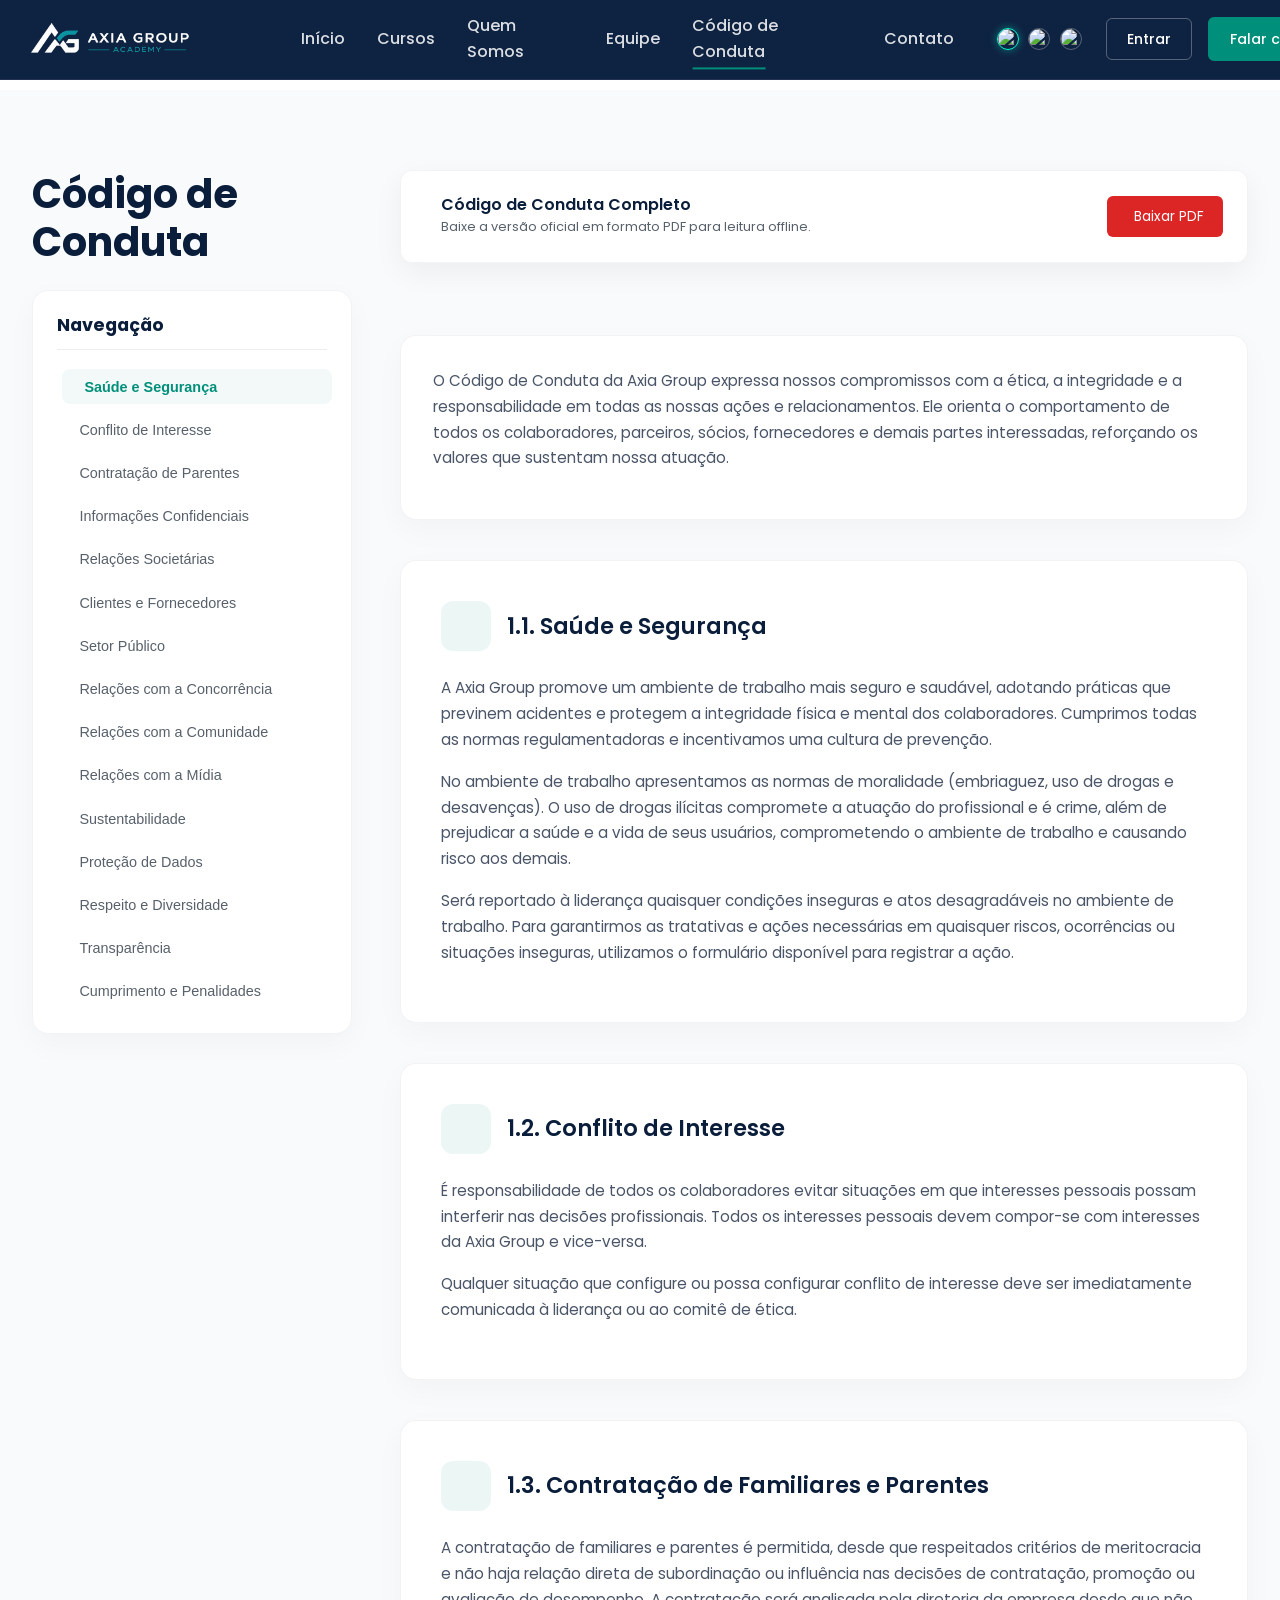
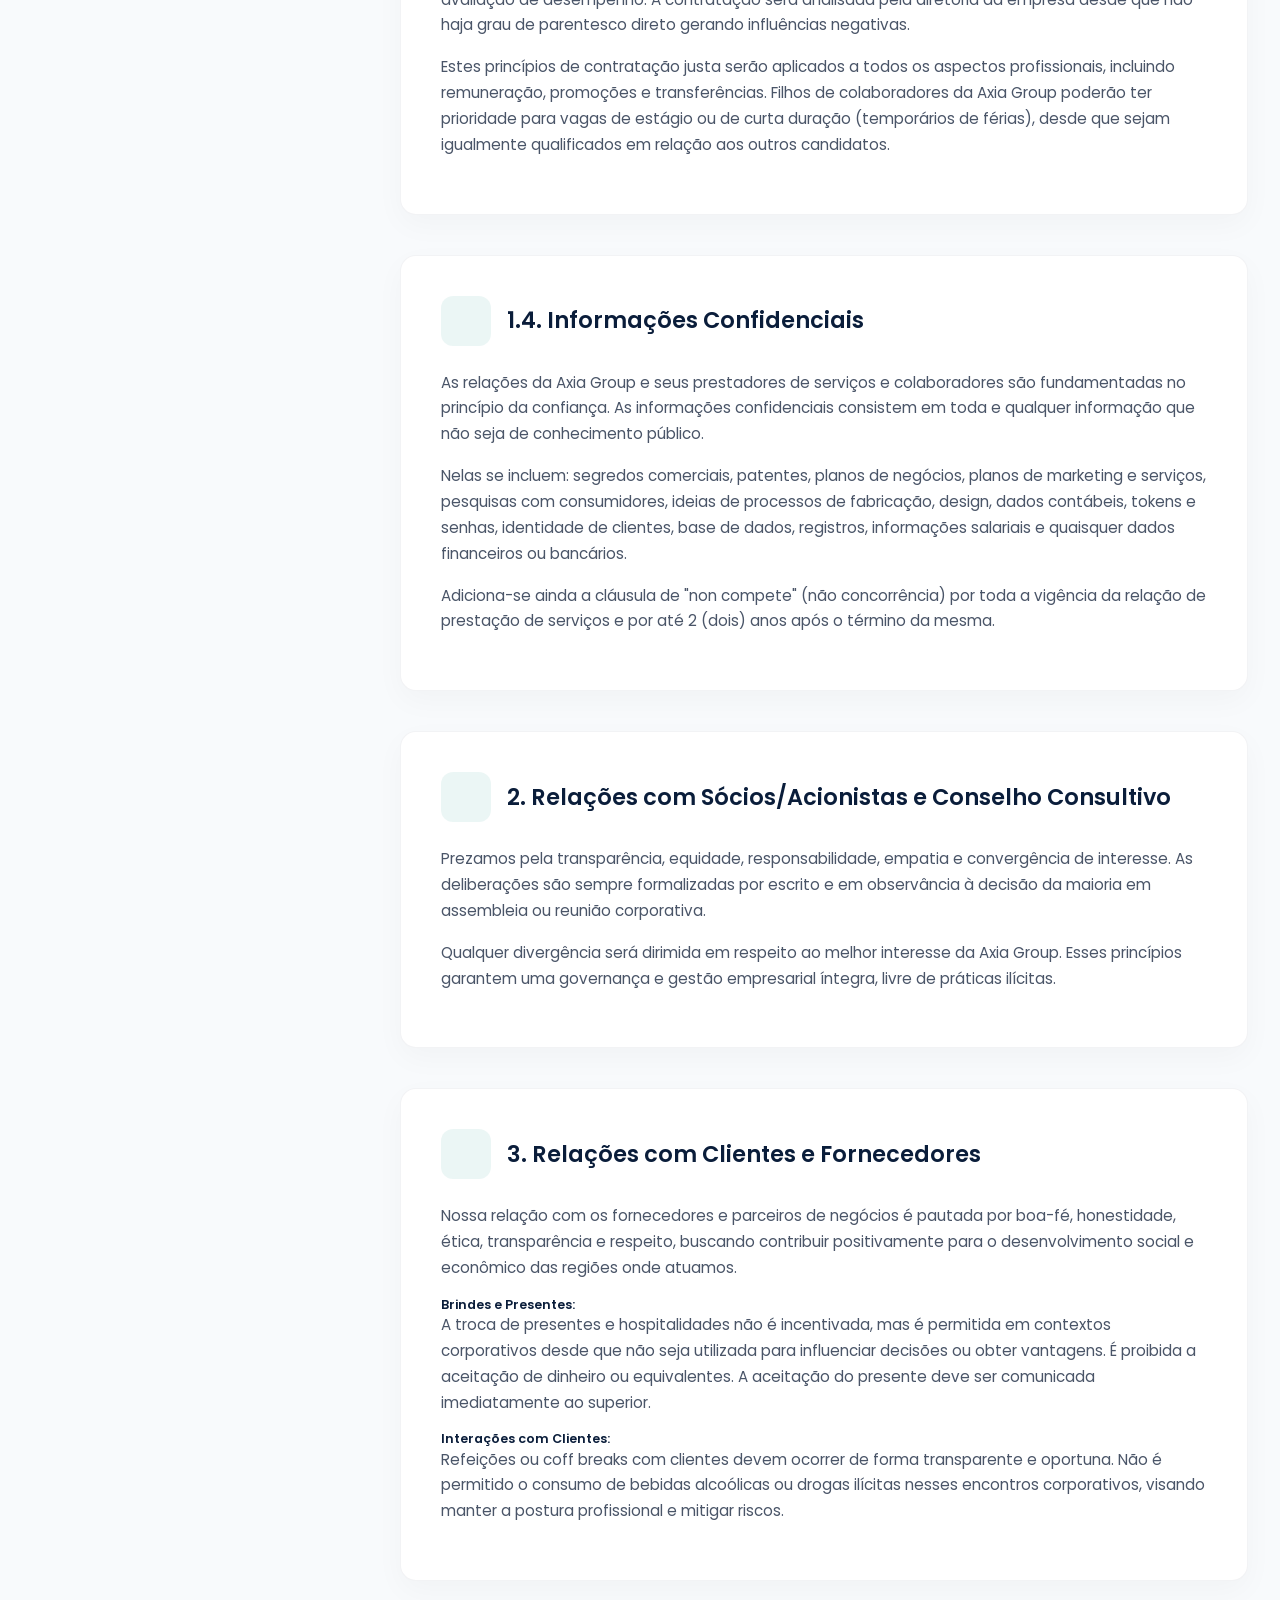
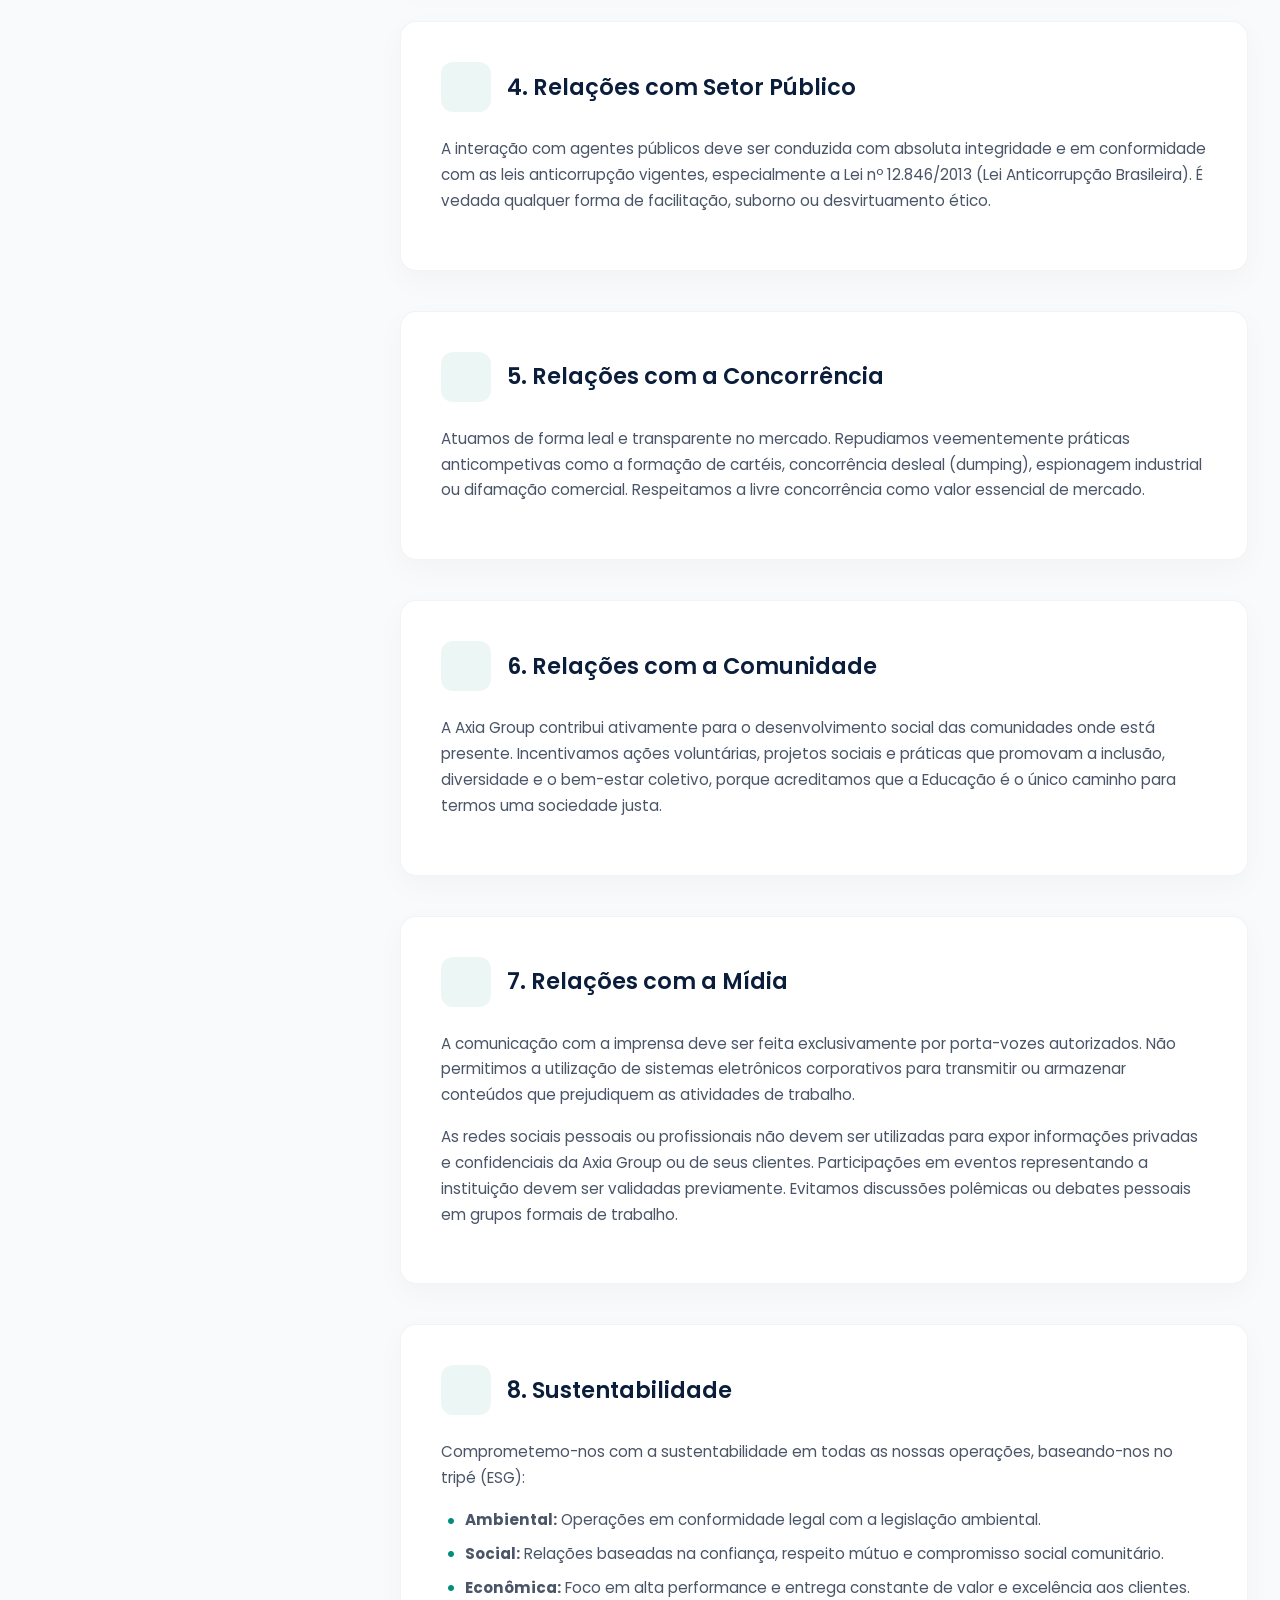
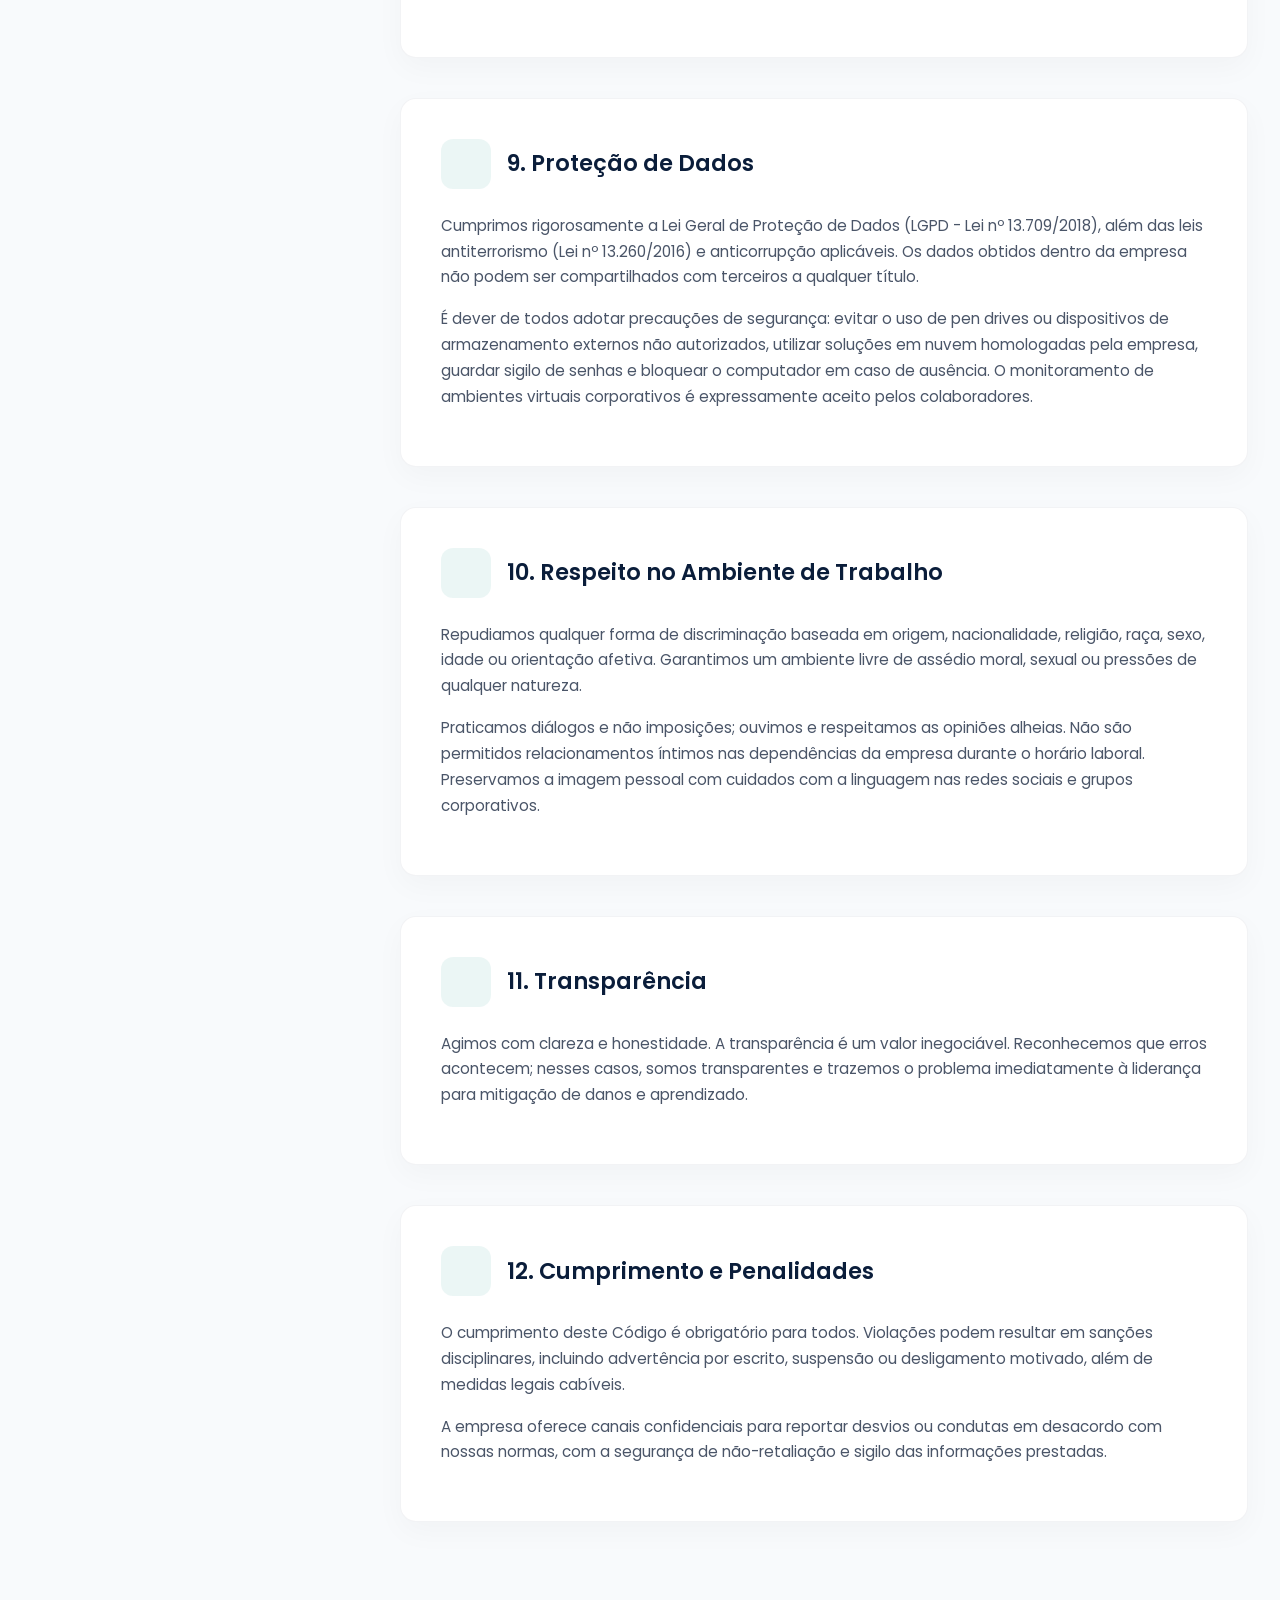
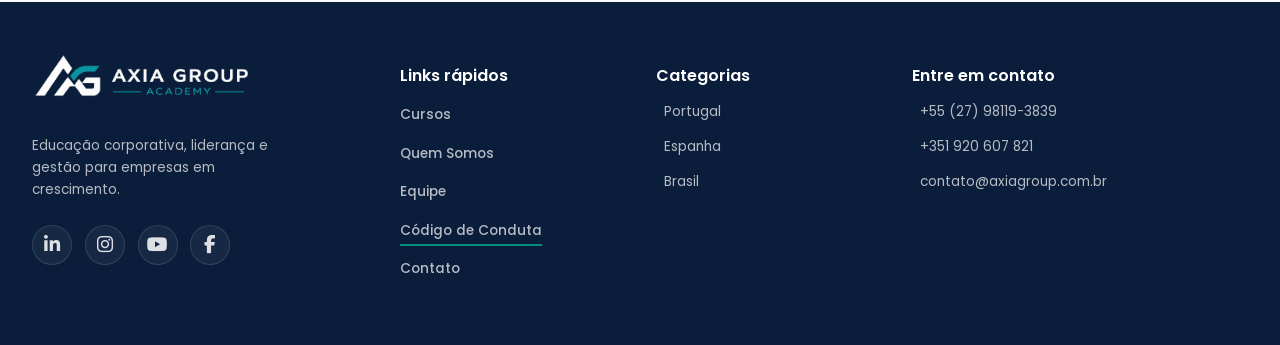
==== commit 13814c4c: "terminei o basico" ====
--- a/pages/codigo-de-condulta.html
+++ b/pages/codigo-de-condulta.html
@@ -138,8 +138,22 @@
           <!-- CONTENT CARDS -->
           <div class="conduct-content">
             
-
-
+            <!-- PDF Download Bar -->
+            <div class="conduct-download-bar">
+              <div class="conduct-download-info">
+                <div class="conduct-download-icon">
+                  <i class="ph ph-file-pdf"></i>
+                </div>
+                <div class="conduct-download-text">
+                  <h4 data-i18n="conduct_download_title">Código de Conduta Completo</h4>
+                  <p data-i18n="conduct_download_desc">Baixe a versão oficial em formato PDF para leitura offline.</p>
+                </div>
+              </div>
+              <a href="#" onclick="openPdfModal(event)" class="btn-download">
+                <i class="ph ph-download-simple"></i>
+                <span data-i18n="conduct_download_btn">Baixar PDF</span>
+              </a>
+            </div>
 
             <!-- Intro text -->
             <div class="conduct-card" style="padding: 2rem;">
@@ -449,6 +463,42 @@
         </div>
       </div>
     </footer>
+
+    <!-- PDF Language Selection Modal -->
+    <div id="pdf-lang-modal" class="pdf-modal-overlay" aria-hidden="true">
+      <div class="pdf-modal-container">
+        <button class="pdf-modal-close" onclick="closePdfModal()" aria-label="Fechar Modal">
+          <i class="ph ph-x"></i>
+        </button>
+        <div class="pdf-modal-header">
+          <div class="pdf-modal-icon">
+            <i class="ph ph-file-pdf"></i>
+          </div>
+          <h3>Download PDF</h3>
+          <p>Selecione o idioma / Seleccione el idioma / Choose the language:</p>
+        </div>
+        <div class="pdf-modal-options">
+          <a href="../pdf/codigo_de_conduta_pt.pdf" download class="pdf-modal-opt-card" onclick="closePdfModal()">
+            <img src="https://flagcdn.com/br.svg" alt="Brasil" />
+            <span class="opt-name">Português</span>
+            <span class="opt-sub">PDF Oficial (PT)</span>
+            <i class="ph ph-download-simple opt-arrow"></i>
+          </a>
+          <a href="../pdf/codigo_de_conduta_es.pdf" download class="pdf-modal-opt-card" onclick="closePdfModal()">
+            <img src="https://flagcdn.com/es.svg" alt="España" />
+            <span class="opt-name">Español</span>
+            <span class="opt-sub">PDF Oficial (ES)</span>
+            <i class="ph ph-download-simple opt-arrow"></i>
+          </a>
+          <a href="../pdf/codigo_de_conduta_en.pdf" download class="pdf-modal-opt-card" onclick="closePdfModal()">
+            <img src="https://flagcdn.com/gb.svg" alt="English" />
+            <span class="opt-name">English</span>
+            <span class="opt-sub">Official PDF (EN)</span>
+            <i class="ph ph-download-simple opt-arrow"></i>
+          </a>
+        </div>
+      </div>
+    </div>
 
     <!-- Scripts -->
     <script src="../js/language.js"></script>
@@ -469,6 +519,39 @@
           }
         }
       }
+
+      // PDF Modal Functions
+      function openPdfModal(e) {
+        if (e) e.preventDefault();
+        const modal = document.getElementById('pdf-lang-modal');
+        if (modal) {
+          modal.classList.add('active');
+          modal.setAttribute('aria-hidden', 'false');
+        }
+      }
+
+      // Close PDF modal function
+      function closePdfModal() {
+        const modal = document.getElementById('pdf-lang-modal');
+        if (modal) {
+          modal.classList.remove('active');
+          modal.setAttribute('aria-hidden', 'true');
+        }
+      }
+
+      // Close modal on escape key or clicking overlay
+      document.addEventListener('keydown', (e) => {
+        if (e.key === 'Escape') {
+          closePdfModal();
+        }
+      });
+
+      document.addEventListener('click', (e) => {
+        const modal = document.getElementById('pdf-lang-modal');
+        if (modal && e.target === modal) {
+          closePdfModal();
+        }
+      });
     </script>
   </body>
 </html>
--- a/css/conduct.css
+++ b/css/conduct.css
@@ -403,3 +403,167 @@
     grid-template-columns: 1fr;
   }
 }
+
+/* ==========================================================================
+   BLOCK 7: PDF LANGUAGE MODAL
+   ========================================================================== */
+.pdf-modal-overlay {
+  position: fixed;
+  inset: 0;
+  background: rgba(7, 22, 44, 0.45);
+  backdrop-filter: blur(12px);
+  -webkit-backdrop-filter: blur(12px);
+  display: flex;
+  align-items: center;
+  justify-content: center;
+  z-index: 9999;
+  opacity: 0;
+  pointer-events: none;
+  transition: opacity 0.3s cubic-bezier(0.4, 0, 0.2, 1);
+}
+
+.pdf-modal-overlay.active {
+  opacity: 1;
+  pointer-events: all;
+}
+
+.pdf-modal-container {
+  background: #ffffff;
+  border-radius: 24px;
+  width: 90%;
+  max-width: 460px;
+  padding: 2.8rem 2.2rem;
+  box-shadow: 
+    inset 0 1px 1px rgba(255, 255, 255, 0.8),
+    0 25px 60px rgba(7, 22, 44, 0.12);
+  border: 1px solid rgba(7, 22, 44, 0.08);
+  position: relative;
+  transform: translateY(20px) scale(0.95);
+  transition: transform 0.3s cubic-bezier(0.34, 1.56, 0.64, 1);
+}
+
+.pdf-modal-overlay.active .pdf-modal-container {
+  transform: translateY(0) scale(1);
+}
+
+.pdf-modal-close {
+  position: absolute;
+  top: 1.25rem;
+  right: 1.25rem;
+  width: 32px;
+  height: 32px;
+  border-radius: 50%;
+  background: #f1f5f9;
+  border: none;
+  display: flex;
+  align-items: center;
+  justify-content: center;
+  color: #475569;
+  font-size: 1rem;
+  cursor: pointer;
+  transition: all 0.2s ease;
+}
+
+.pdf-modal-close:hover {
+  background: #0a1d3a;
+  color: #ffffff;
+  transform: rotate(90deg);
+}
+
+.pdf-modal-header {
+  text-align: center;
+  margin-bottom: 2rem;
+}
+
+.pdf-modal-icon {
+  width: 56px;
+  height: 56px;
+  background: linear-gradient(135deg, rgba(220, 38, 38, 0.08), rgba(239, 68, 68, 0.08));
+  border: 1px solid rgba(220, 38, 38, 0.15);
+  border-radius: 16px;
+  display: flex;
+  align-items: center;
+  justify-content: center;
+  color: #dc2626;
+  font-size: 1.8rem;
+  margin: 0 auto 1.25rem;
+}
+
+.pdf-modal-header h3 {
+  font-family: 'Outfit', sans-serif;
+  font-size: 1.45rem;
+  font-weight: 700;
+  color: #0a1d3a;
+  margin-bottom: 0.5rem;
+  letter-spacing: -0.5px;
+}
+
+.pdf-modal-header p {
+  font-size: 0.88rem;
+  color: #64748b;
+  margin: 0;
+}
+
+.pdf-modal-options {
+  display: flex;
+  flex-direction: column;
+  gap: 0.9rem;
+}
+
+.pdf-modal-opt-card {
+  display: flex;
+  align-items: center;
+  gap: 1.1rem;
+  padding: 1.1rem 1.4rem;
+  border-radius: 16px;
+  border: 1.5px solid #e2e8f0;
+  background: #ffffff;
+  color: #0a1d3a;
+  text-decoration: none;
+  transition: all 0.25s cubic-bezier(0.4, 0, 0.2, 1);
+  position: relative;
+}
+
+.pdf-modal-opt-card img {
+  width: 28px;
+  height: 20px;
+  border-radius: 4px;
+  object-fit: cover;
+  box-shadow: 0 2px 4px rgba(0,0,0,0.08);
+}
+
+.pdf-modal-opt-card .opt-name {
+  font-family: 'Outfit', sans-serif;
+  font-size: 1.05rem;
+  font-weight: 600;
+}
+
+.pdf-modal-opt-card .opt-sub {
+  font-size: 0.76rem;
+  color: #64748b;
+  margin-left: auto;
+  padding-right: 1.5rem;
+}
+
+.pdf-modal-opt-card .opt-arrow {
+  position: absolute;
+  right: 1.4rem;
+  font-size: 1rem;
+  color: #94a3b8;
+  transition: transform 0.25s ease, color 0.25s ease;
+}
+
+.pdf-modal-opt-card:hover {
+  border-color: #008f7a;
+  box-shadow: 0 8px 24px rgba(0, 143, 122, 0.08);
+  transform: translateY(-2px);
+}
+
+.pdf-modal-opt-card:hover .opt-arrow {
+  color: #008f7a;
+  transform: translateY(2px);
+}
+
+.pdf-modal-opt-card:active {
+  transform: translateY(0);
+}
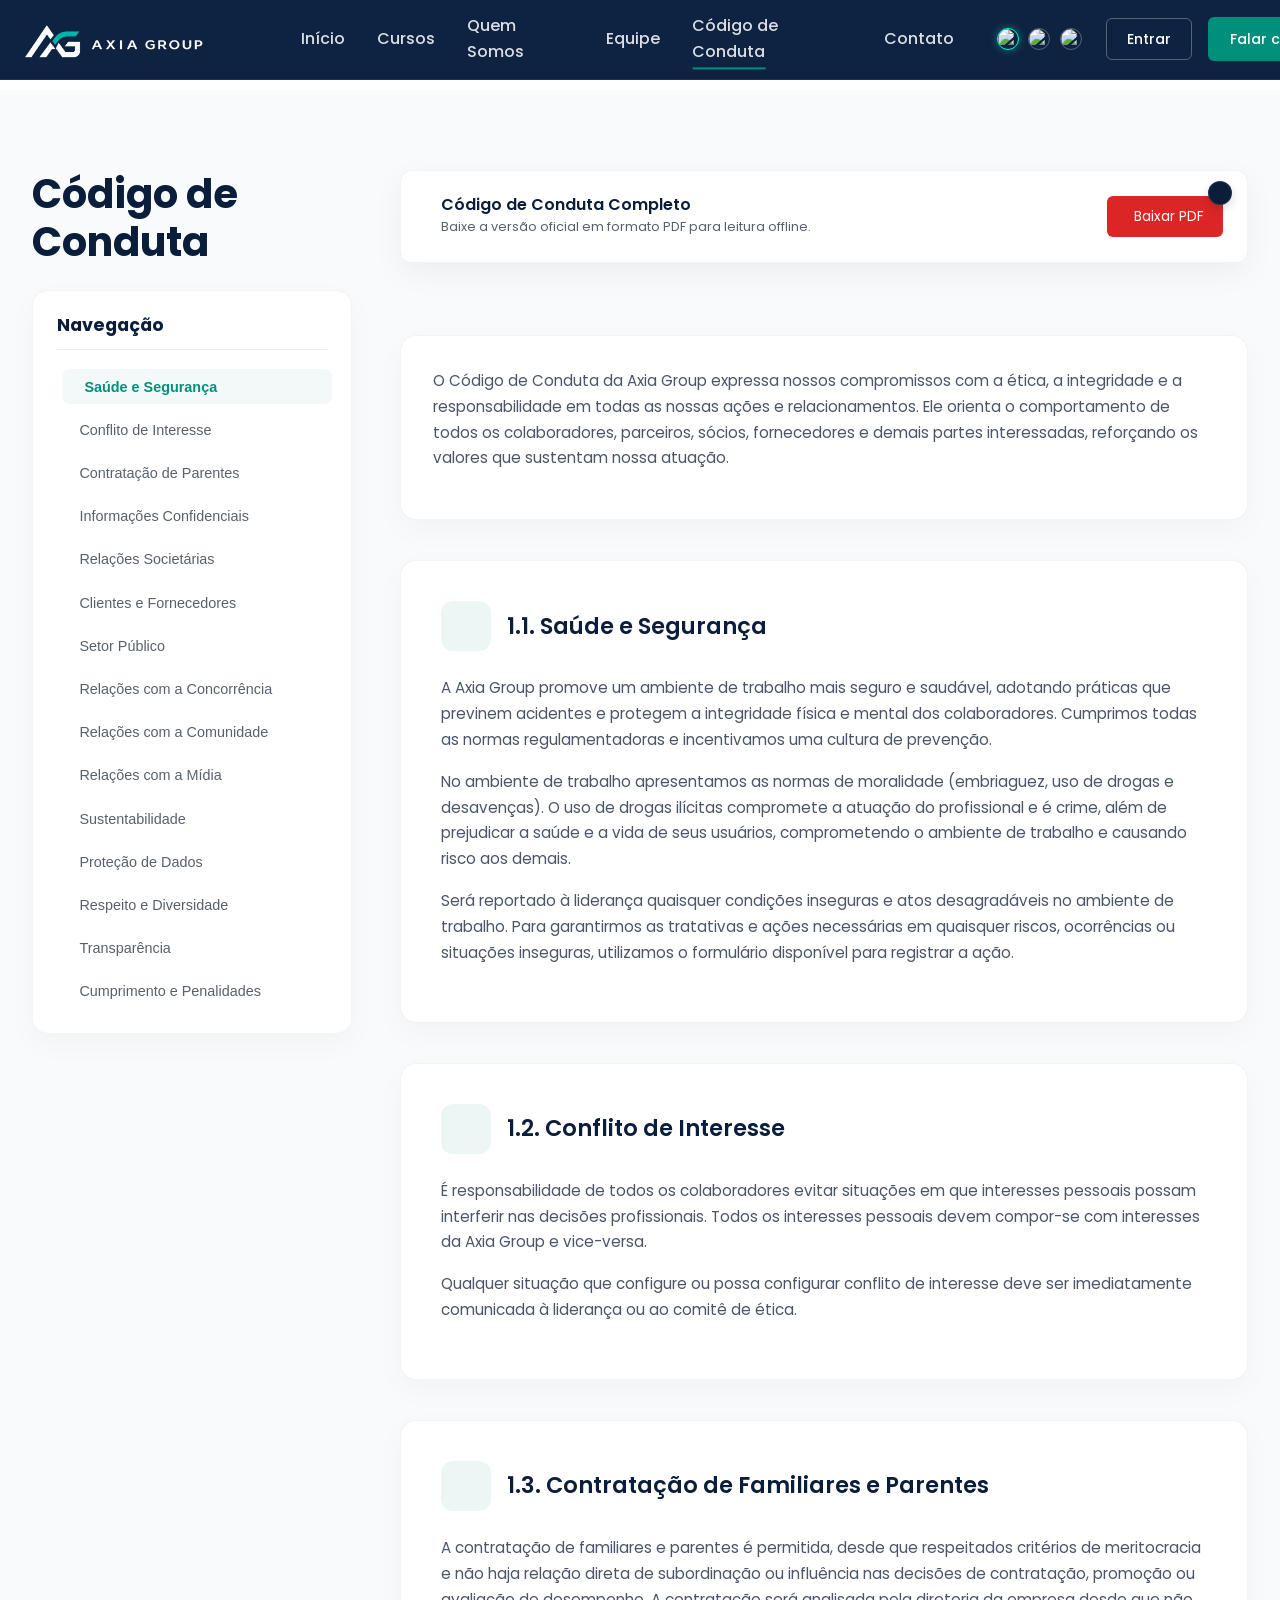
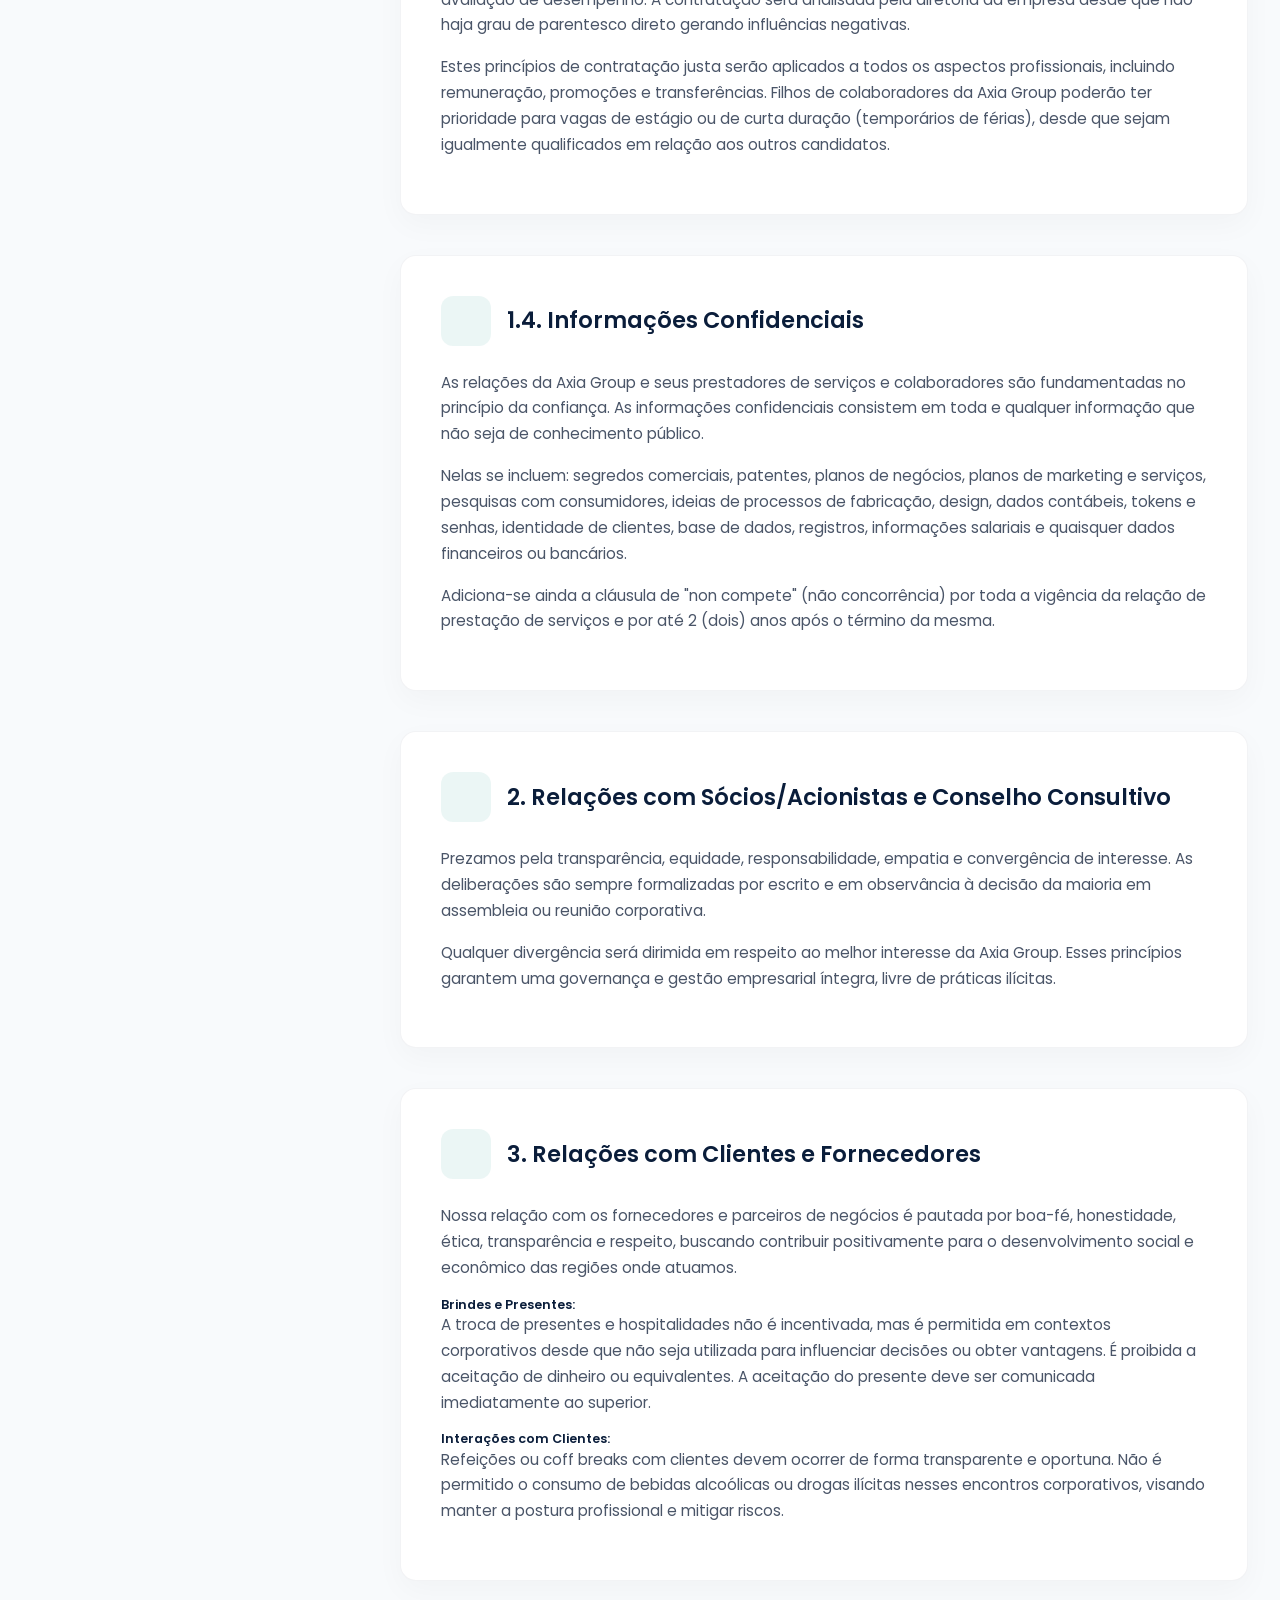
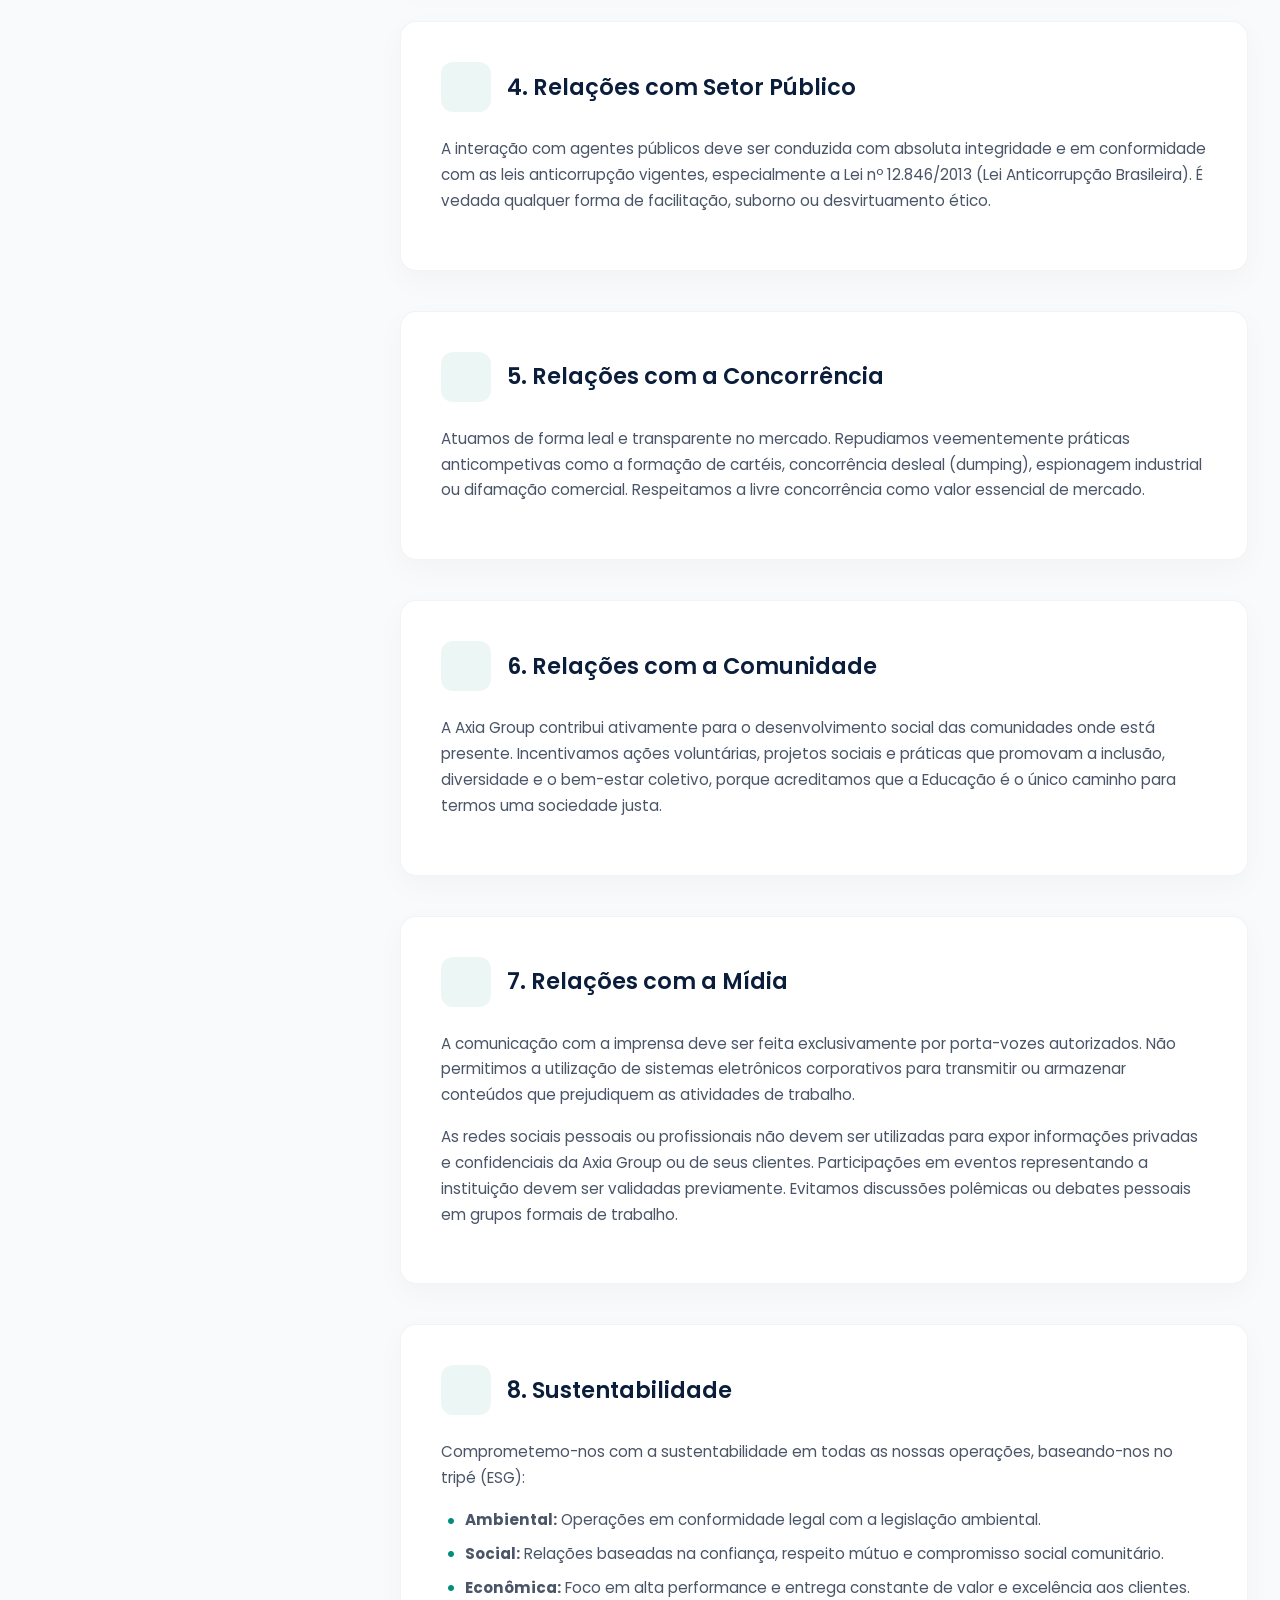
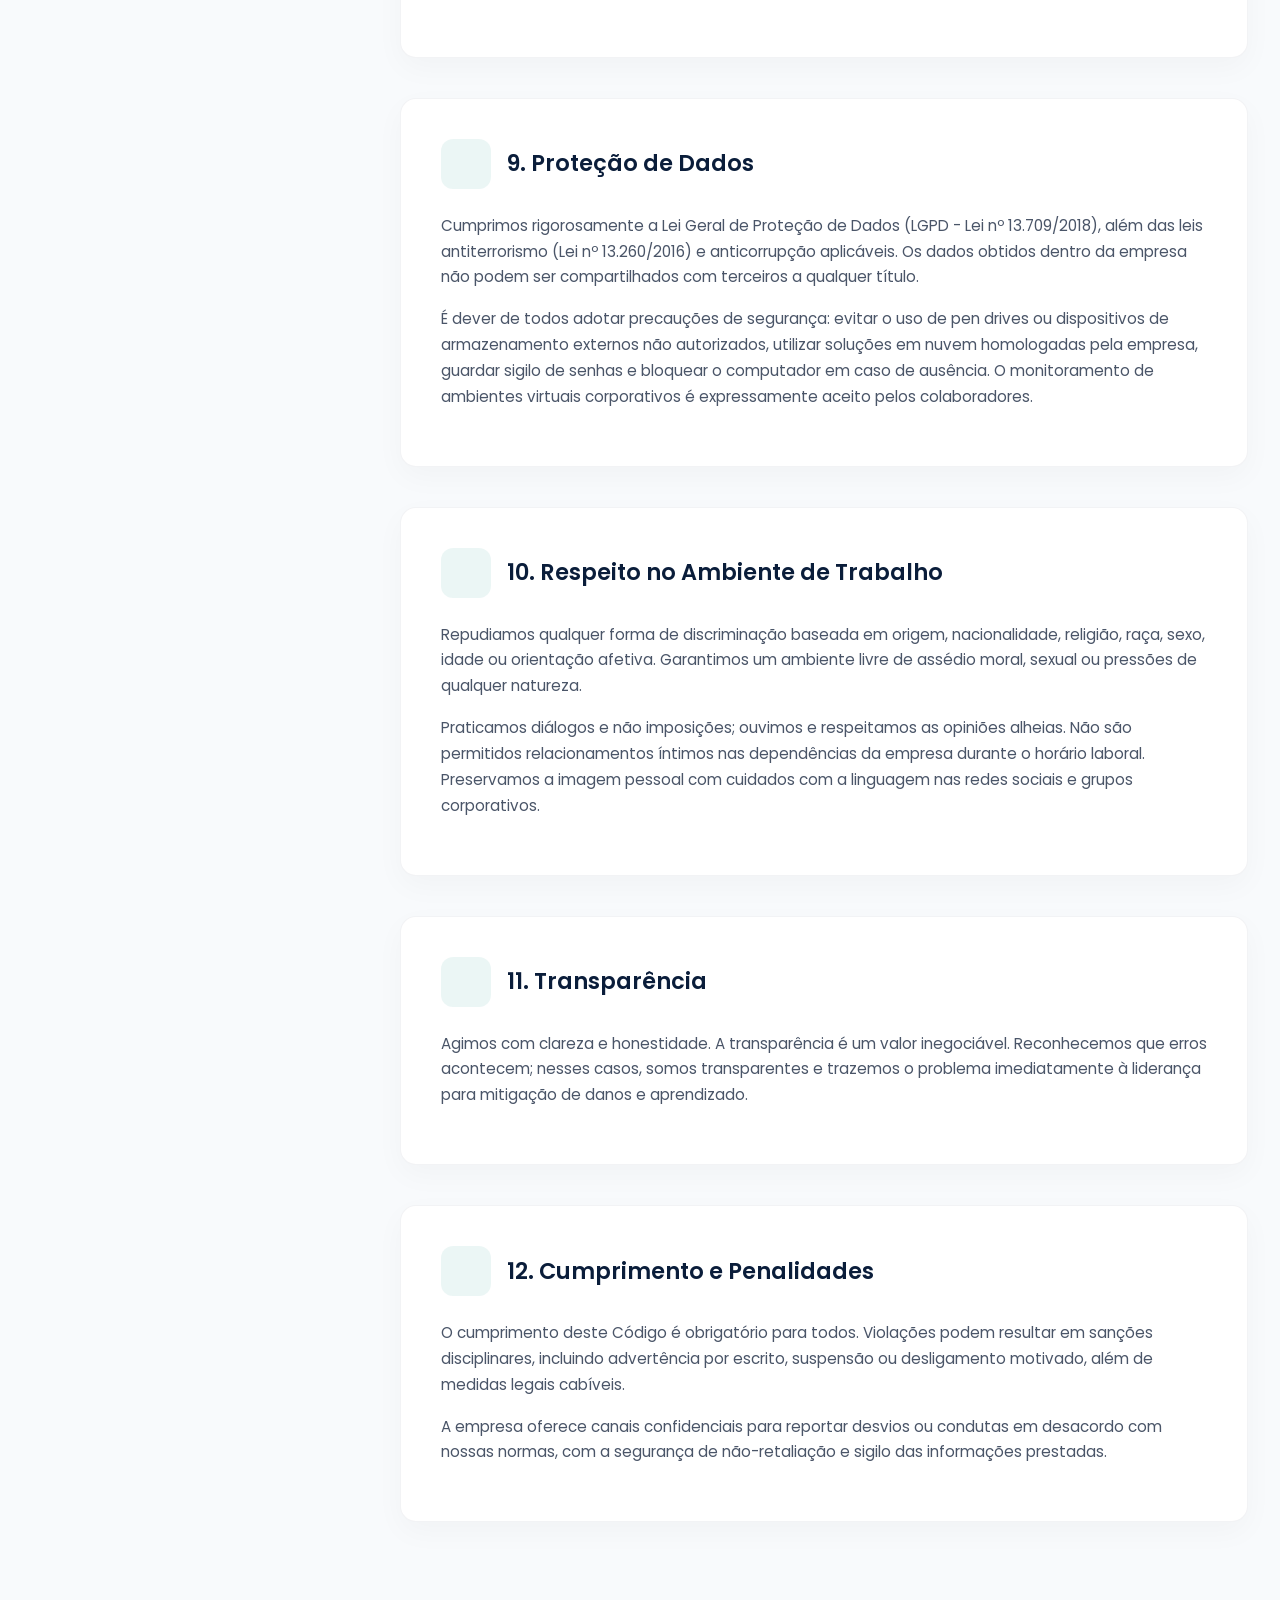
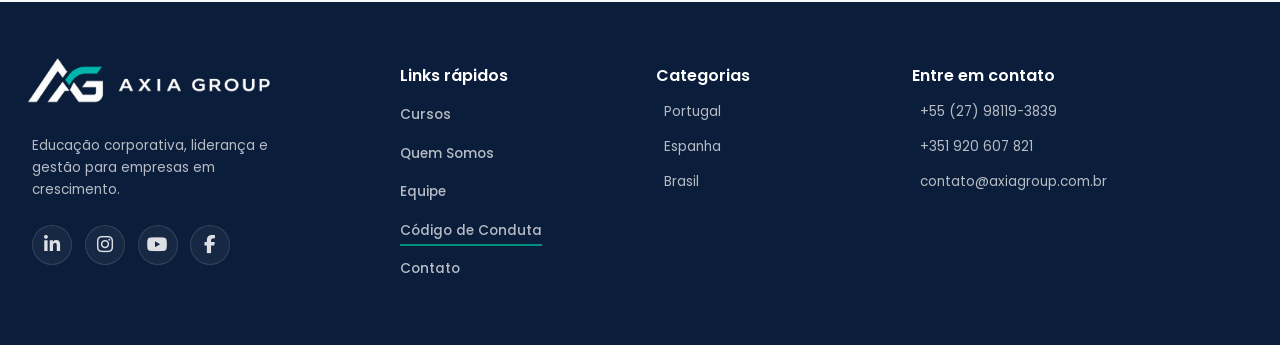
==== commit c4366bfe: "Terminei mobile" ====
--- a/pages/codigo-de-condulta.html
+++ b/pages/codigo-de-condulta.html
@@ -139,7 +139,10 @@
           <div class="conduct-content">
             
             <!-- PDF Download Bar -->
-            <div class="conduct-download-bar">
+            <div class="conduct-download-bar" id="conduct-download-bar">
+              <button class="btn-close-download-bar" onclick="dismissDownloadBar(event)" aria-label="Fechar alerta de download">
+                <i class="ph ph-x"></i>
+              </button>
               <div class="conduct-download-info">
                 <div class="conduct-download-icon">
                   <i class="ph ph-file-pdf"></i>
@@ -552,6 +555,34 @@
           closePdfModal();
         }
       });
+
+      // PDF Download Bar Dismiss/Reset logic
+      let isDownloadBarDismissed = false;
+
+      function dismissDownloadBar(e) {
+        if (e) {
+          e.preventDefault();
+          e.stopPropagation();
+        }
+        const bar = document.getElementById('conduct-download-bar');
+        if (bar) {
+          bar.classList.add('dismissed');
+          isDownloadBarDismissed = true;
+        }
+      }
+
+      window.addEventListener('scroll', () => {
+        // If we scroll back to top, restore the dismissed download bar
+        if (window.scrollY < 50) {
+          if (isDownloadBarDismissed) {
+            const bar = document.getElementById('conduct-download-bar');
+            if (bar) {
+              bar.classList.remove('dismissed');
+              isDownloadBarDismissed = false;
+            }
+          }
+        }
+      });
     </script>
   </body>
 </html>
--- a/css/styles.css
+++ b/css/styles.css
@@ -2137,9 +2137,9 @@
   /* Menu e Cabeçalho Móvel */
   .header {
     height: 80px;
-    background-color: transparent;
-    border-bottom: none;
-    box-shadow: none;
+    background-color: #0e2241;
+    border-bottom: 1px solid rgba(255, 255, 255, 0.08);
+    box-shadow: 0 4px 20px rgba(0, 0, 0, 0.15);
   }
   .header.scrolled {
     height: 80px;
@@ -2162,15 +2162,39 @@
     position: relative;
   }
   .header-logo-container {
-    position: static;
-    transform: none;
-    height: 40px;
+    position: relative;
+    height: 100%;
+    width: 200px;
+    margin-top: -45px;
+    margin-left: -40px;
+    display: flex;
+    align-items: center;
+  }
+  .header-logo-container img {
+    position: absolute;
+    top: 50%;
+    left: 0;
+    transform: translateY(-50%);
+    height: 120px;
+    width: auto;
+    object-fit: contain;
+    margin-left: 0;
+    z-index: 10;
+    transition: height 0.3s cubic-bezier(0.4, 0, 0.2, 1);
+  }
+  .header.scrolled .header-logo-container img {
+    height: 120px;
+    margin-left: 0;
+  }
+  .footer-logo-container {
+    height: 150px;
     margin-top: 0;
-    margin-left: 0;
-  }
-  .header-logo-container img {
-    margin-left: 0;
-    height: 100%;
+    margin-left: -15px;
+    margin-bottom: 1.5rem;
+  }
+  .footer-desc {
+    margin-top: -50px;
+    max-width: 100%;
   }
   .header-actions .btn {
     display: none;
@@ -2195,7 +2219,7 @@
     display: flex;
     flex-direction: column;
     align-items: center;
-    padding-top: 3rem;
+    padding-top: 5rem;
     transform: none;
     transition: 0.3s cubic-bezier(0.4, 0, 0.2, 1);
     z-index: 999;
@@ -2215,7 +2239,7 @@
 
   /* Hero Section - Mobile Spec */
   .hero {
-    padding: 135px 0 20px;
+    margin-top: -33px;
     min-height: auto;
     background: #060f1e url('../assets/elementos-hero/hero-mobile.png') no-repeat center 110px;
     background-size: 125% auto;
@@ -2254,7 +2278,7 @@
     margin-bottom: 0.75rem;
     letter-spacing: -0.5px;
     text-align: left;
-    margin-top: 0.5rem;
+    margin-top: 60px;
   }
   .hero-mobile-title .text-accent {
     color: #00FFD1;
@@ -2309,9 +2333,9 @@
   .hero-mobile-benefits {
     display: grid;
     grid-template-columns: repeat(4, 1fr);
-    gap: 0.25rem;
+    gap: 10px;
     width: 100%;
-    margin-top: 2.5rem;
+    margin-top: 5px;
     padding-top: 1.5rem;
     border-top: none;
   }
@@ -2321,21 +2345,23 @@
     align-items: center;
     text-align: center;
     border-right: 1px solid rgba(255, 255, 255, 0.15);
-    padding-right: 0.25rem;
-    padding-left: 0.25rem;
+    padding-right: 5px;
+    padding-left: 5px;
   }
   .mobile-benefit-item:last-child {
     border-right: none;
   }
   .mobile-benefit-item i {
     color: #00FFD1;
-    font-size: 1.6rem;
+    font-size: 2rem;
     margin-bottom: 0.5rem;
+    margin-left: -10px;
   }
   .mobile-benefit-item span {
-    font-size: 0.65rem;
+    font-size: 0.75rem;
     color: rgba(255, 255, 255, 0.85);
     font-weight: 500;
+    margin-left: -10px;
     line-height: 1.35;
   }
 
@@ -2347,7 +2373,7 @@
     width: 100%;
     padding-top: 1.25rem;
     margin-top: 1.25rem;
-    border-top: 1px solid rgba(255, 255, 255, 0.1);
+    border-top: 2px solid rgba(255, 255, 255, 0.1);
   }
   .hero-mobile-footer-row span {
     font-size: 0.55rem;
--- a/css/conduct.css
+++ b/css/conduct.css
@@ -185,6 +185,46 @@
   box-shadow: 0 10px 30px rgba(0, 0, 0, 0.05); /* Sombra reforçada para sobreposição visual */
   border: 1px solid rgba(10, 29, 58, 0.05);
   margin-bottom: 2rem;
+  transition: all 0.4s cubic-bezier(0.4, 0, 0.2, 1);
+}
+
+/* Tactile floating close button */
+.btn-close-download-bar {
+  position: absolute;
+  top: 10px;
+  right: 15px;
+  width: 24px;
+  height: 24px;
+  border-radius: 50%;
+  background: #0a1d3a;
+  border: 1px solid rgba(255, 255, 255, 0.1);
+  display: flex;
+  align-items: center;
+  justify-content: center;
+  color: #ffffff;
+  font-size: 0.7rem;
+  cursor: pointer;
+  box-shadow: 0 4px 10px rgba(0, 0, 0, 0.15);
+  transition: all 0.2s ease;
+  z-index: 10;
+}
+
+.btn-close-download-bar:hover {
+  background: #ff0000;
+  color: #ffffff;
+  transform: scale(1.1);
+}
+
+.conduct-download-bar.dismissed {
+  opacity: 0;
+  transform: translateY(-20px) scale(0.95);
+  pointer-events: none;
+  visibility: hidden;
+  height: 0 !important;
+  padding: 0 !important;
+  margin-bottom: 0 !important;
+  border: none !important;
+  overflow: hidden !important;
 }
 
 .conduct-download-info {
@@ -567,3 +607,38 @@
 .pdf-modal-opt-card:active {
   transform: translateY(0);
 }
+
+@media (max-width: 600px) {
+  .conduct-download-bar {
+    flex-direction: column;
+    gap: 1.25rem;
+    text-align: center;
+    align-items: stretch;
+    padding: 1.25rem;
+  }
+  .conduct-download-info {
+    flex-direction: column;
+    text-align: center;
+    gap: 0.75rem;
+  }
+  .btn-download {
+    justify-content: center;
+    width: 100%;
+  }
+}
+
+@media (max-width: 480px) {
+  .pdf-modal-container {
+    padding: 2rem 1.25rem;
+  }
+  .pdf-modal-opt-card {
+    padding: 0.9rem 1.1rem;
+    gap: 0.8rem;
+  }
+  .pdf-modal-opt-card .opt-name {
+    font-size: 0.95rem;
+  }
+  .pdf-modal-opt-card .opt-sub {
+    display: none;
+  }
+}
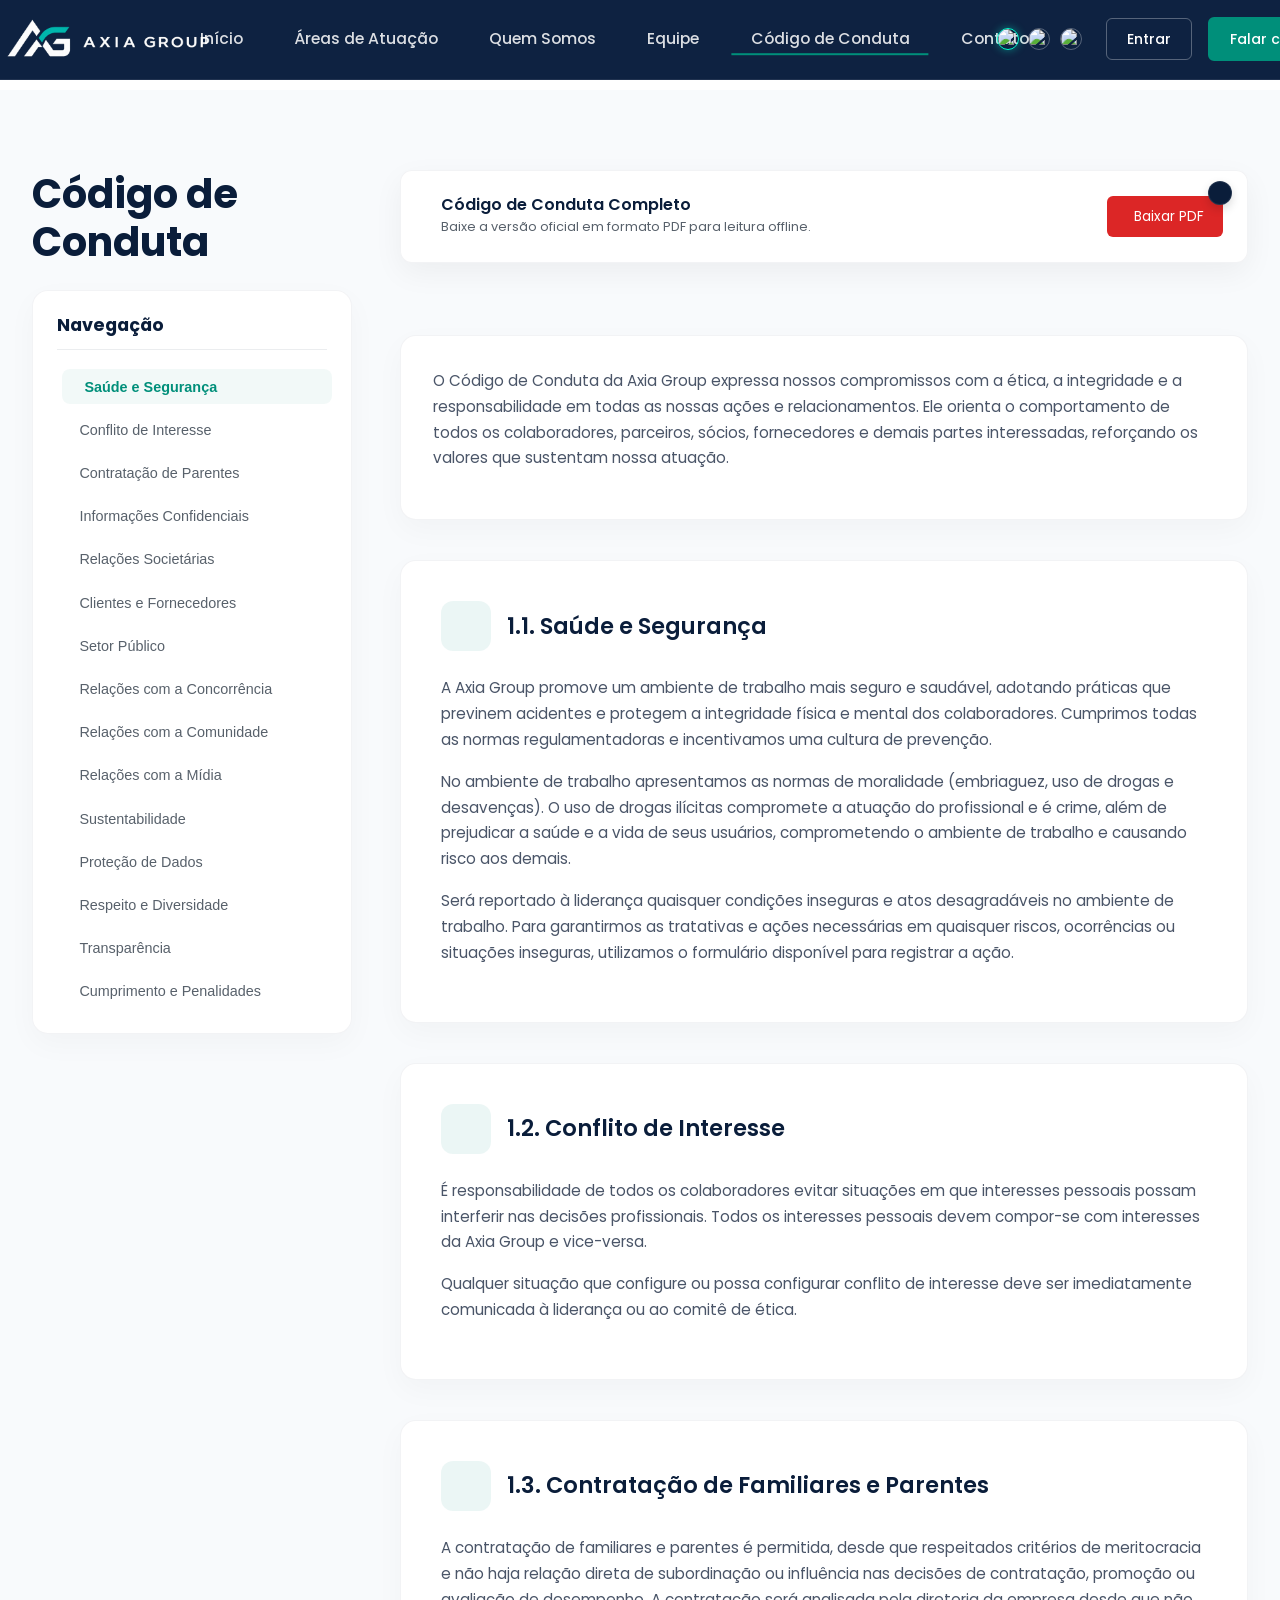
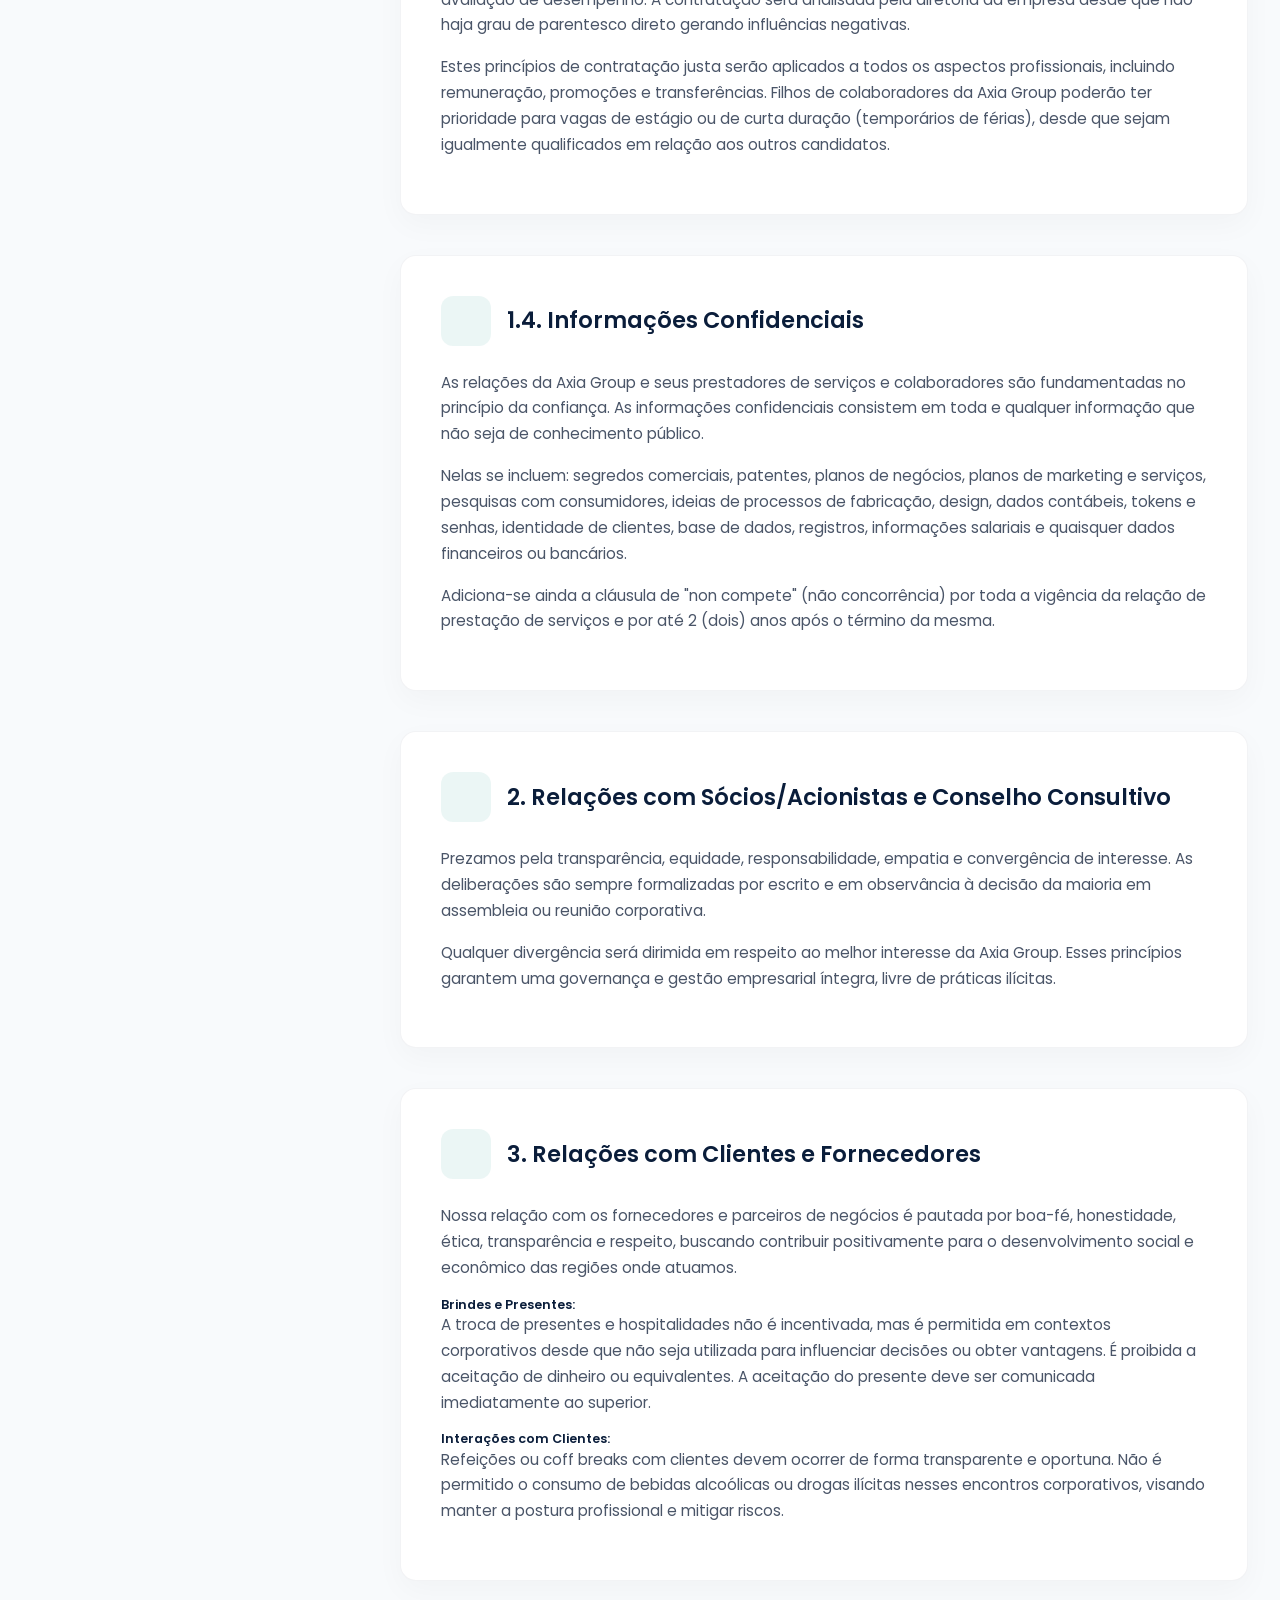
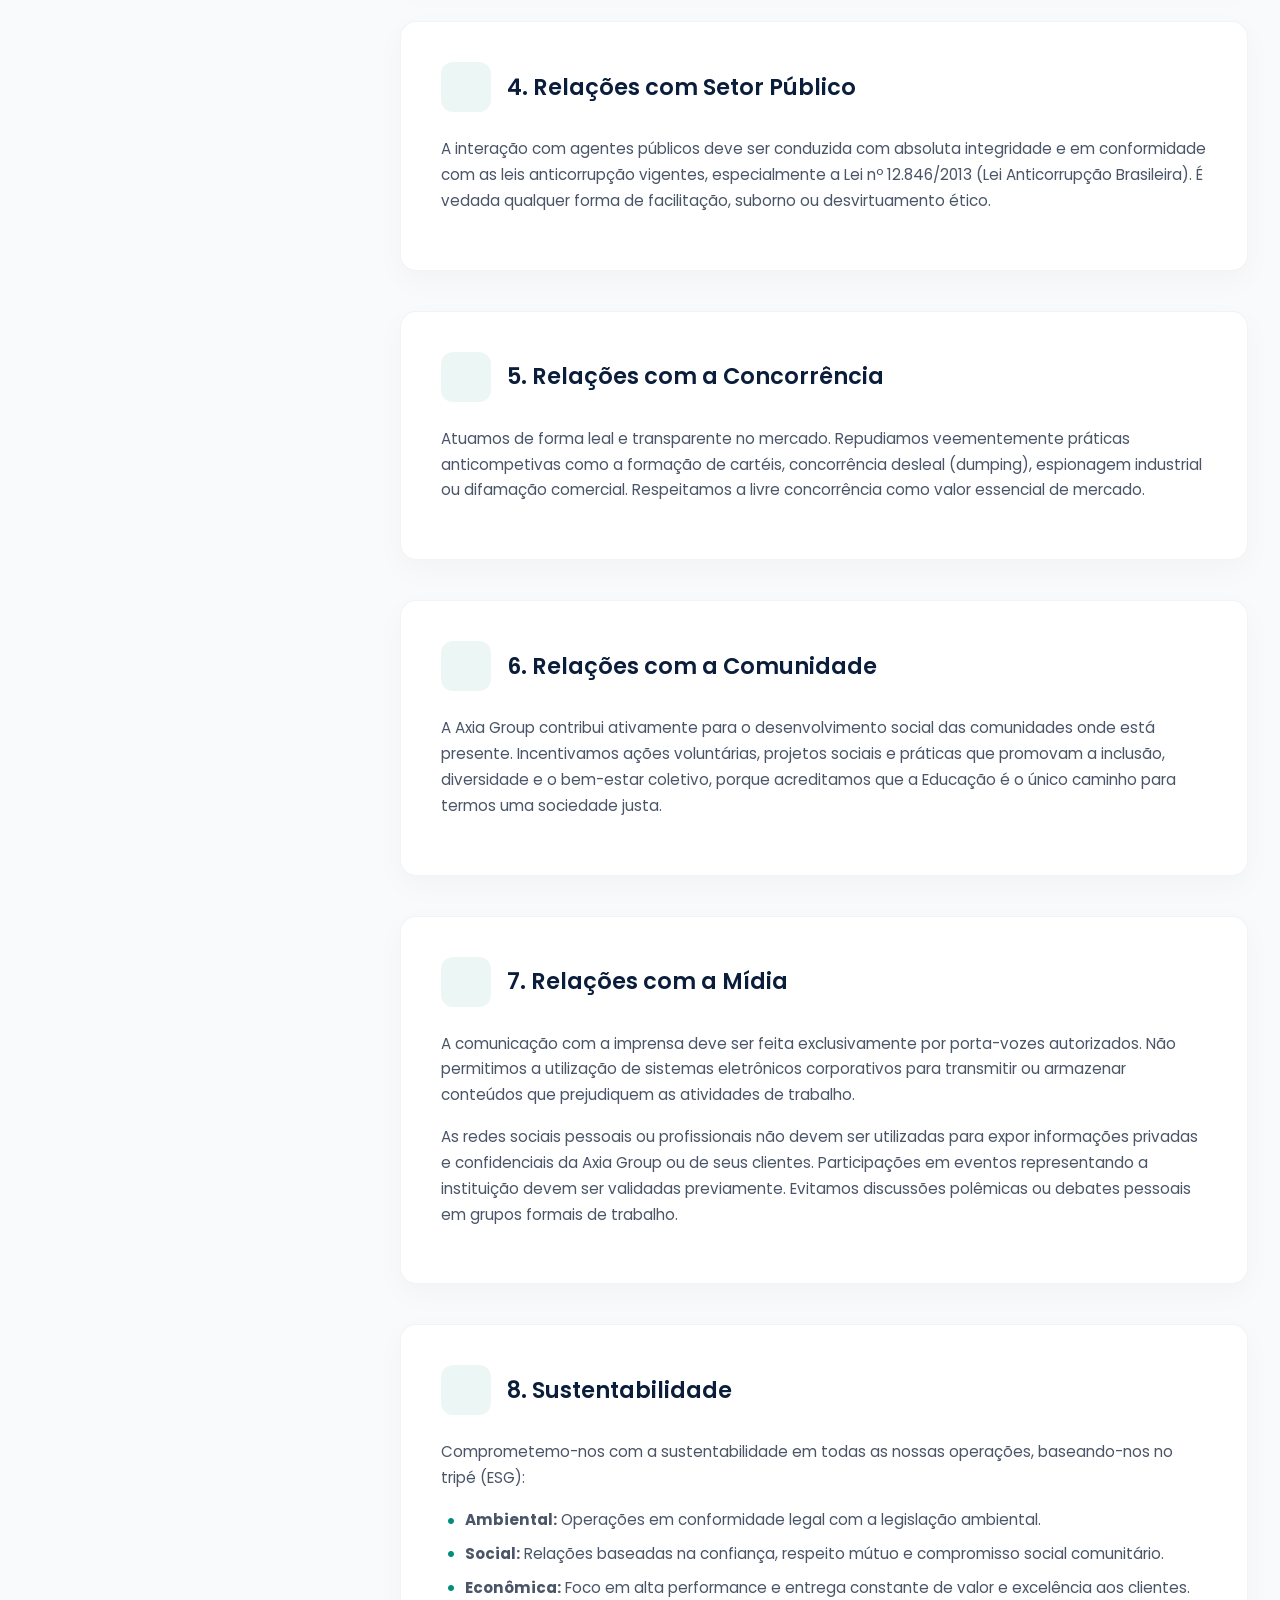
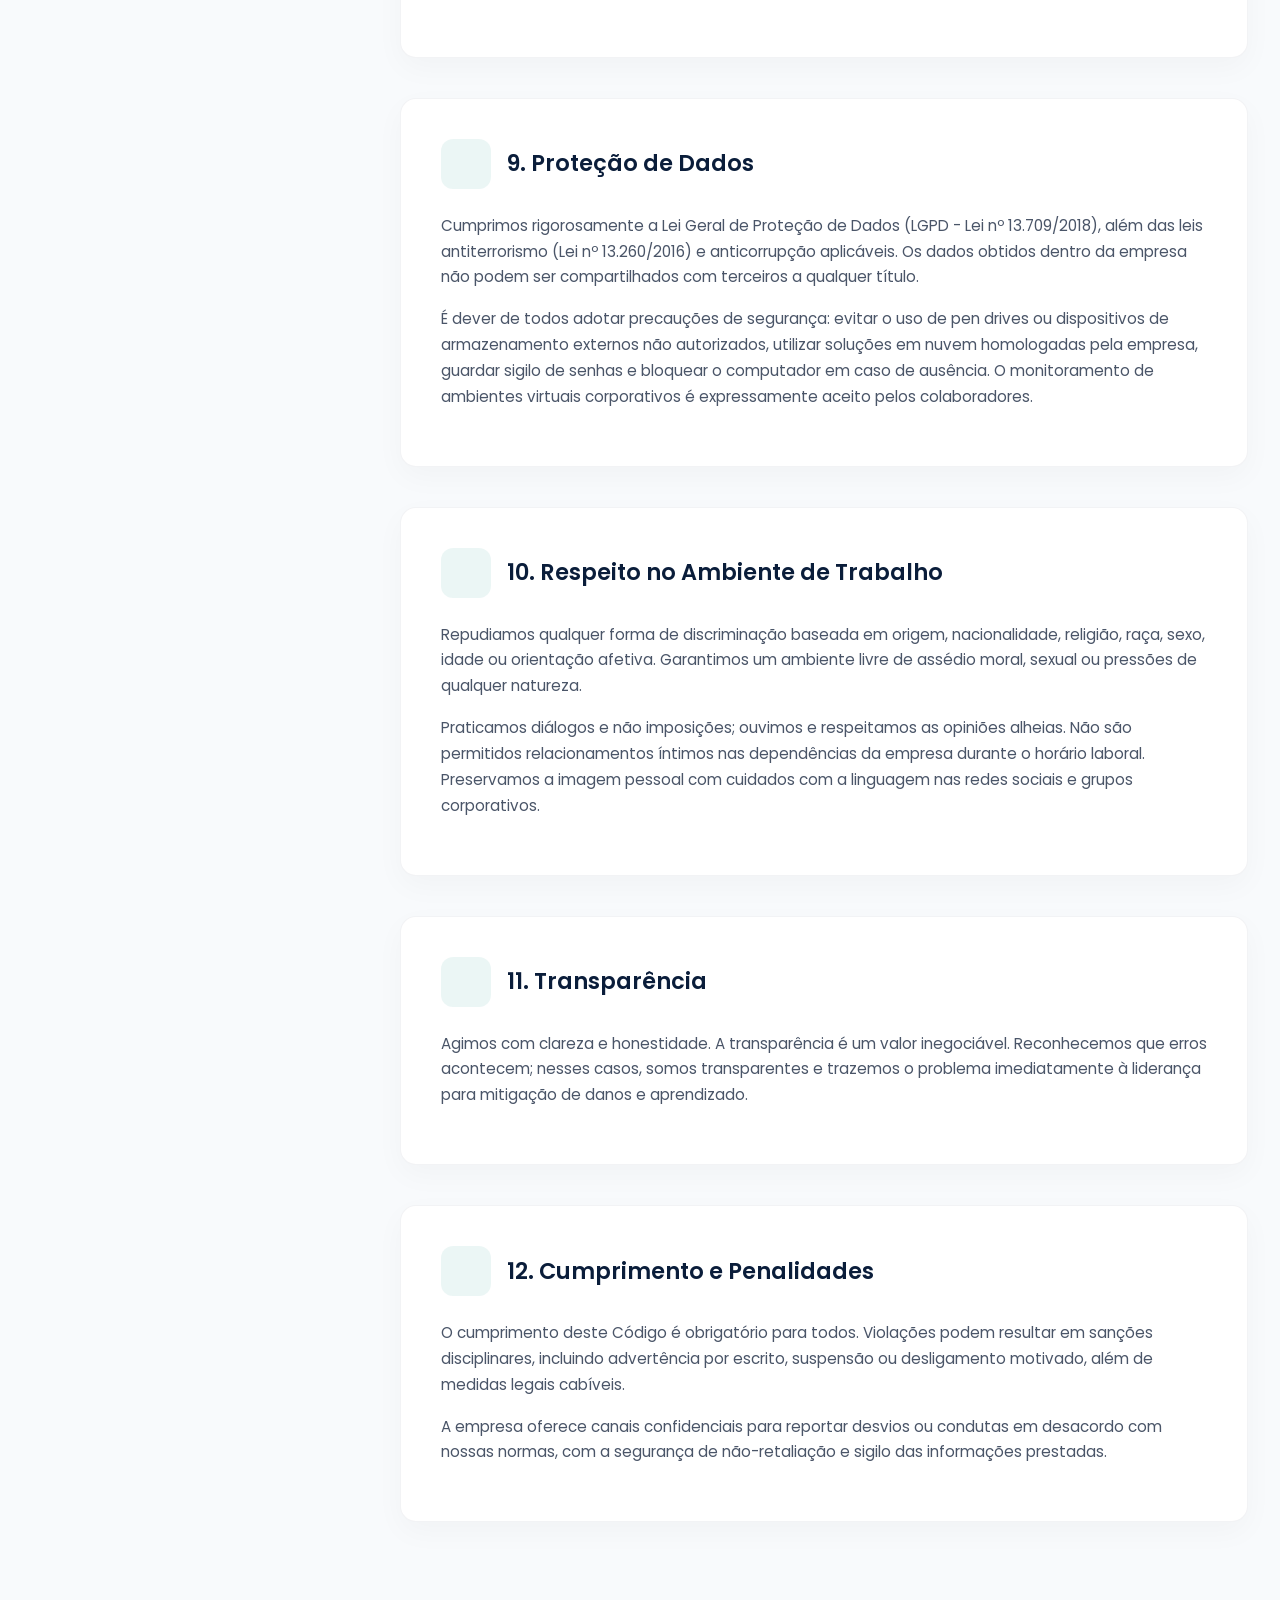
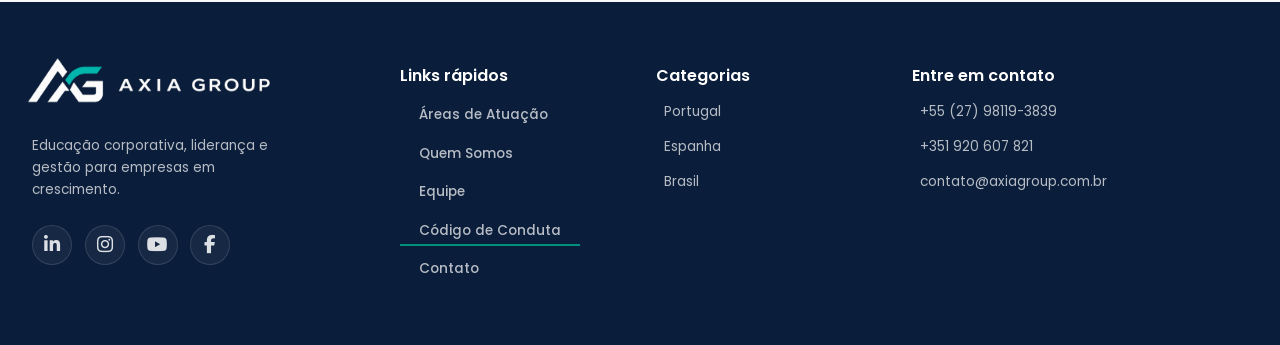
==== commit 53dfd76f: "Adicionei a area de atuação" ====
--- a/pages/codigo-de-condulta.html
+++ b/pages/codigo-de-condulta.html
@@ -24,7 +24,7 @@
     <link rel="stylesheet" href="https://cdnjs.cloudflare.com/ajax/libs/font-awesome/6.5.1/css/all.min.css" />
 
     <!-- Custom CSS -->
-    <link rel="stylesheet" href="../css/styles.css?v=1.33" />
+    <link rel="stylesheet" href="../css/styles.css?v=1.34" />
     <link rel="stylesheet" href="../css/conduct.css" />
   </head>
   <body>
@@ -40,7 +40,7 @@
         <nav class="nav-menu" id="nav-menu">
           <ul class="nav-list">
             <li><a href="../index.html#inicio" class="nav-link" data-i18n="nav_home">Início</a></li>
-            <li><a href="../index.html#cursos" class="nav-link" data-i18n="nav_courses">Cursos</a></li>
+            <li><a href="areas-de-atuacao.html" class="nav-link" data-i18n="nav_areas">Áreas de Atuação</a></li>
             <li><a href="../index.html#sobre" class="nav-link" data-i18n="nav_about">Quem Somos</a></li>
             <li><a href="Equipe.html" class="nav-link" data-i18n="nav_team">Equipe</a></li>
             <li><a href="codigo-de-condulta.html" class="nav-link active" data-i18n="nav_conduct">Código de Conduta</a></li>
@@ -437,7 +437,7 @@
         <div class="footer-col links-col">
           <h4 data-i18n="footer_links_title">Links rápidos</h4>
           <ul class="footer-links">
-            <li><a href="../index.html#cursos" class="nav-link" data-i18n="nav_courses">Cursos</a></li>
+            <li><a href="areas-de-atuacao.html" class="nav-link" data-i18n="nav_areas">Áreas de Atuação</a></li>
             <li><a href="../index.html#sobre" class="nav-link" data-i18n="nav_about">Quem Somos</a></li>
             <li><a href="Equipe.html" class="nav-link" data-i18n="nav_team">Equipe</a></li>
             <li><a href="codigo-de-condulta.html" class="nav-link active" data-i18n="nav_conduct">Código de Conduta</a></li>
--- a/css/styles.css
+++ b/css/styles.css
@@ -181,7 +181,7 @@
   position: relative;
   height: 100%;
   width: 100%;
-  max-width: 1400px !important;
+  max-width: 1600px !important;
   margin: 0 auto;
   padding: 0 2rem;
   transform: translateY(-20px);
@@ -190,10 +190,10 @@
 .header-logo-container {
   position: absolute;
   left: 1rem;
-  top: 83%;
+  top: 80%;
   transform: translateY(-50%);
   height: 100%;
-  width: 220px;
+  width: 250px;
   margin-left: -100px;
   display: flex;
   align-items: center;
@@ -207,8 +207,8 @@
 }
 
 .header-logo-container img {
-  margin-left: 90px;
-  height: 150px;
+  margin-left: 70px;
+  height: 170px;
   width: auto;
   object-fit: contain;
   display: block;
@@ -235,9 +235,10 @@
 
 .nav-link {
   color: rgba(255, 255, 255, 0.85);
-  font-size: 1rem;
+  font-size: 0.98rem;
   font-weight: 500;
   position: relative;
+  margin-top: 10px;
   padding-bottom: 6px;
 }
 
@@ -2551,3 +2552,27 @@
   }
 }
 
+/* Prevent header navigation wrapping and adjust spacing for Portuguese and Spanish */
+html[lang^="pt"] .nav-link,
+html[lang^="es"] .nav-link {
+  white-space: nowrap;
+}
+
+html[lang^="pt"] .nav-menu,
+html[lang^="es"] .nav-menu {
+  width: max-content;
+}
+
+@media (min-width: 993px) {
+  .nav-menu {
+    left: 48%; /* Centered beautifully in the expanded header */
+  }
+  .nav-link {
+    padding: 0 1.2rem 6px 1.2rem; /* Generous internal padding (espaçamento interno) for links */
+  }
+  .nav-list {
+    gap: 0.8rem; /* Optimized gap combined with link padding */
+  }
+}
+
+
